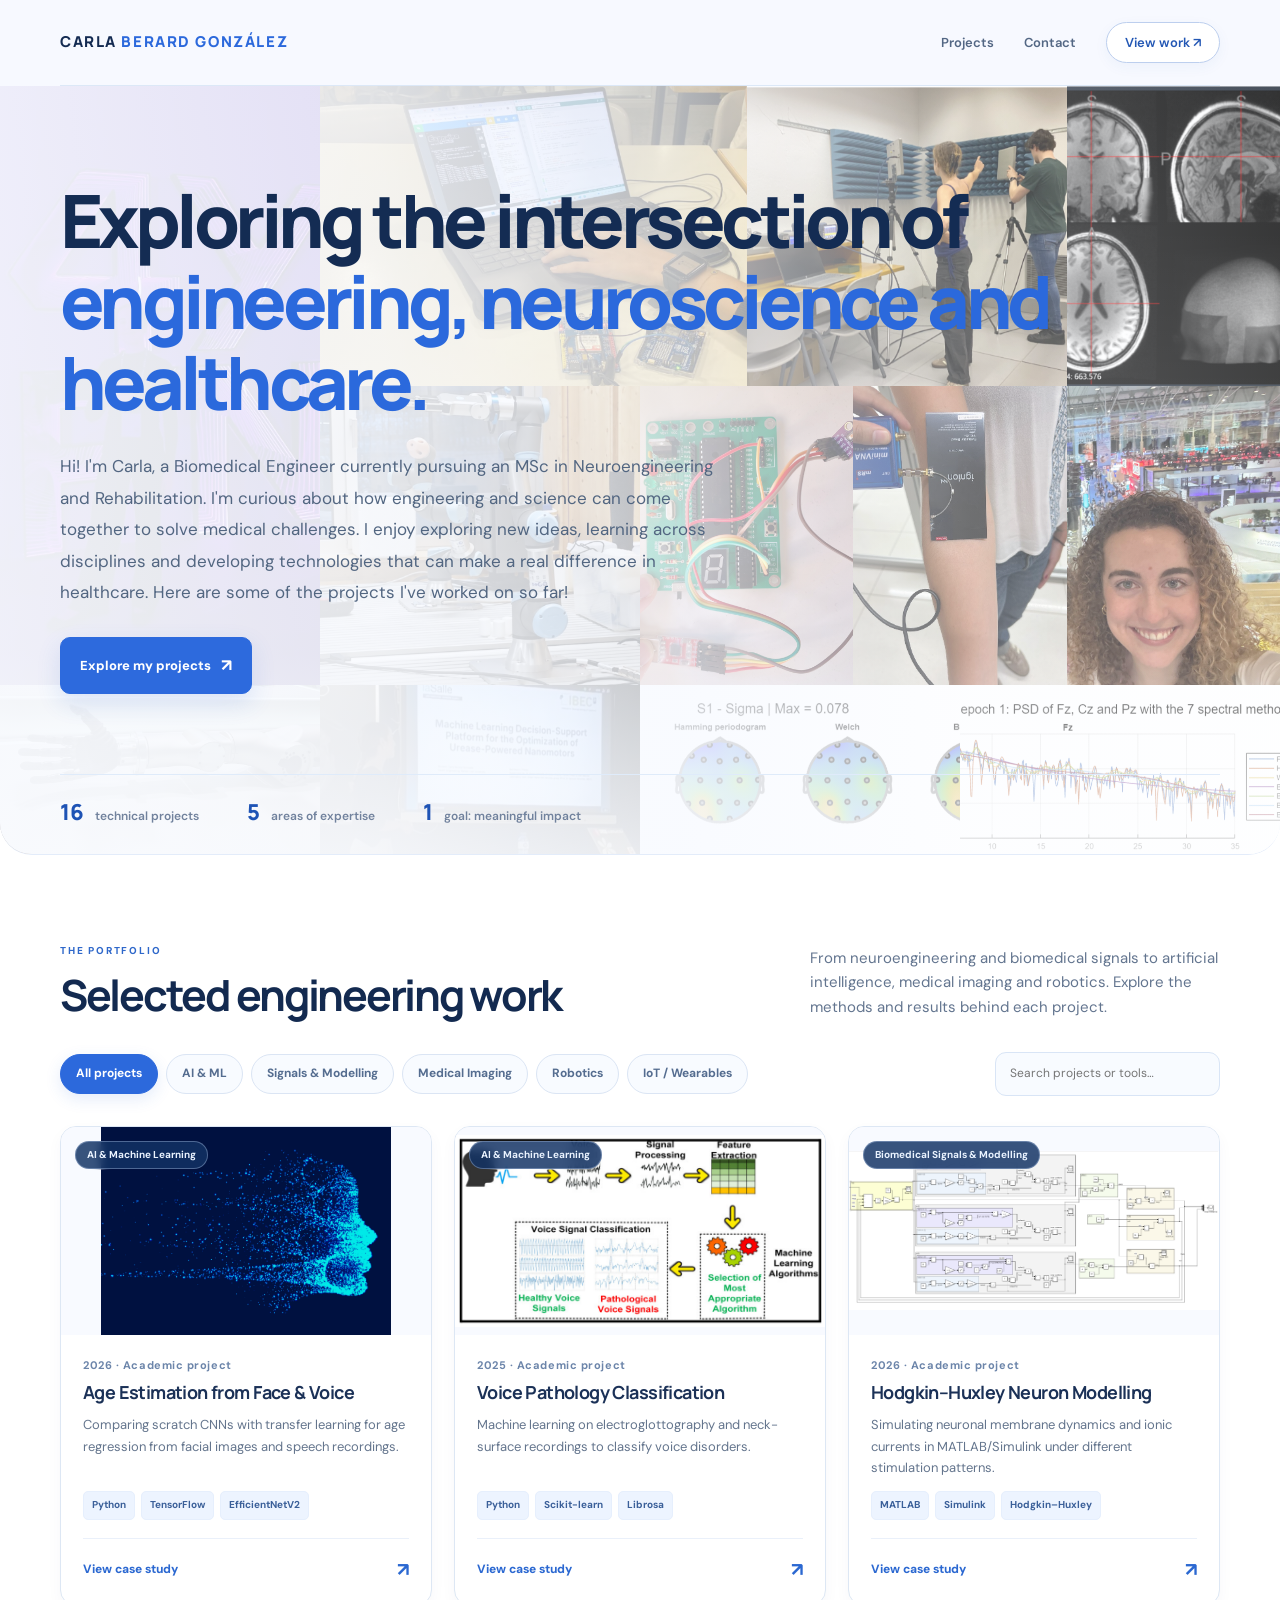
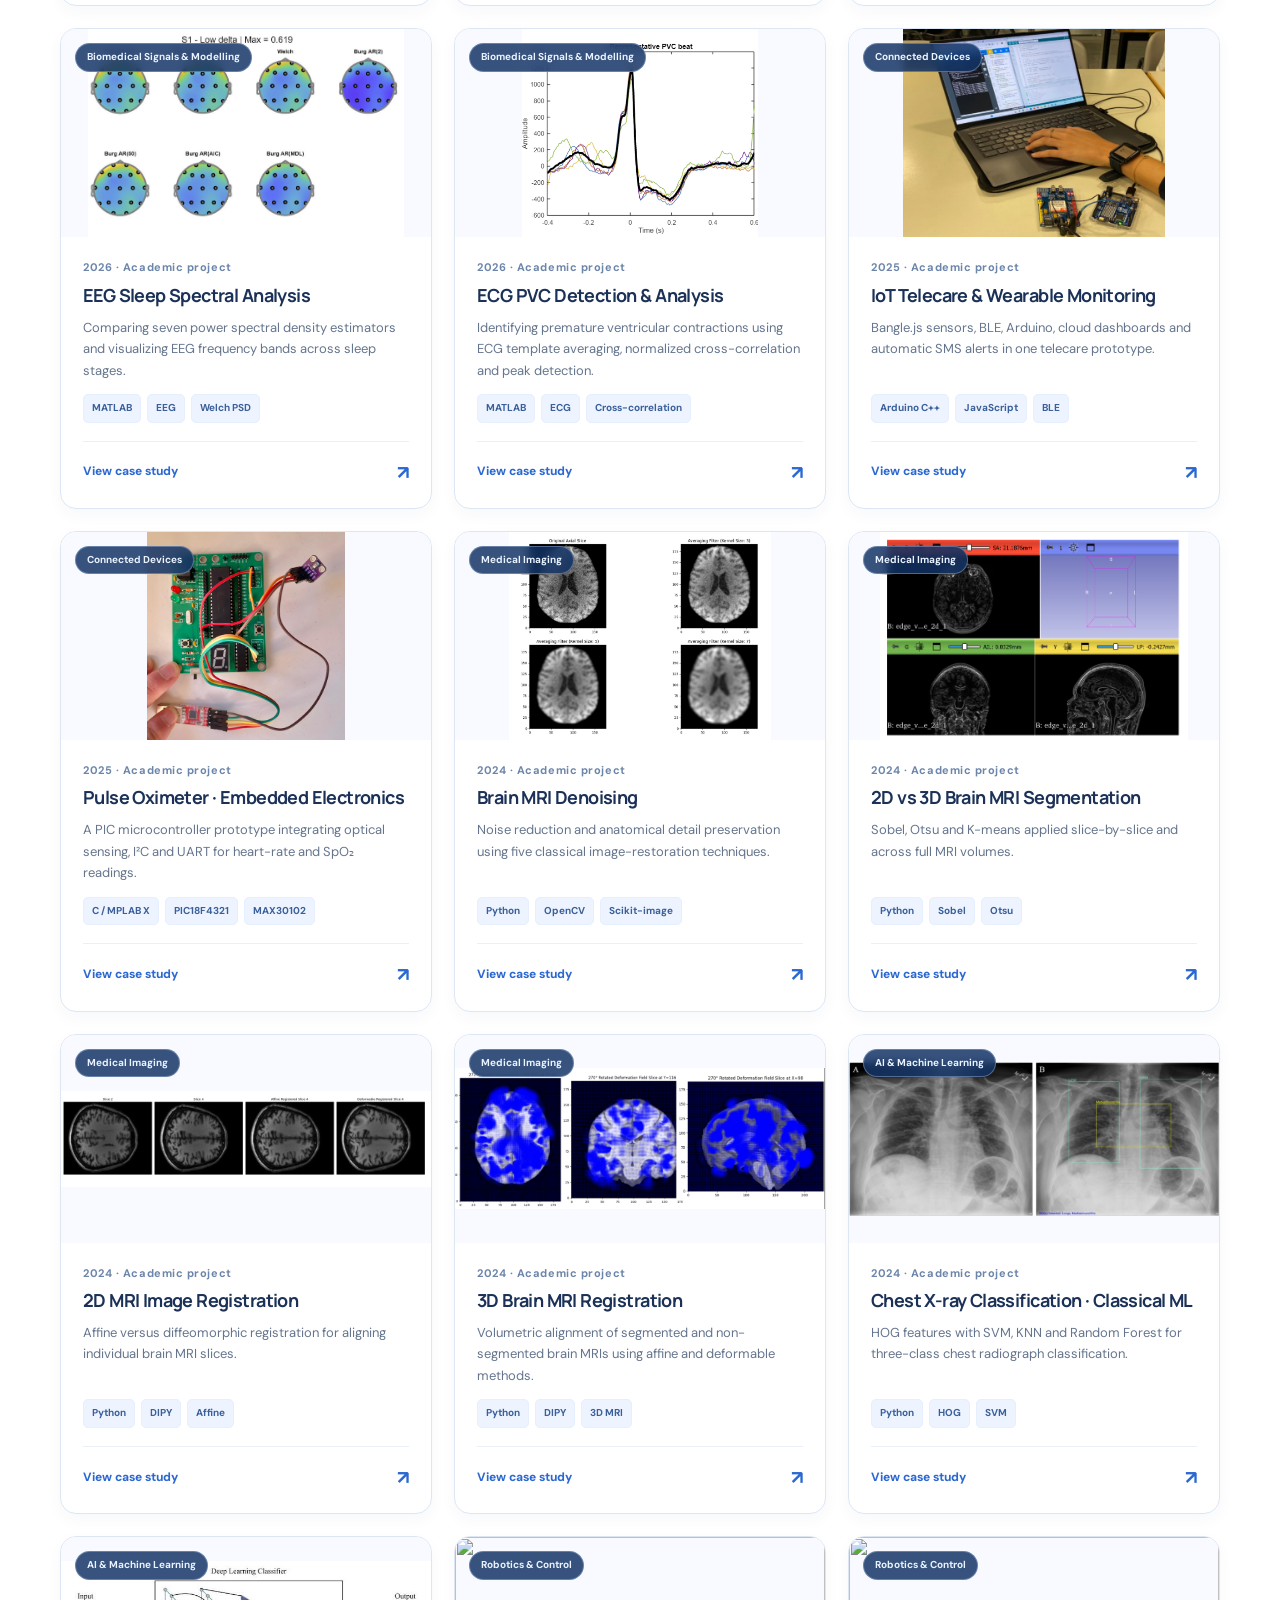
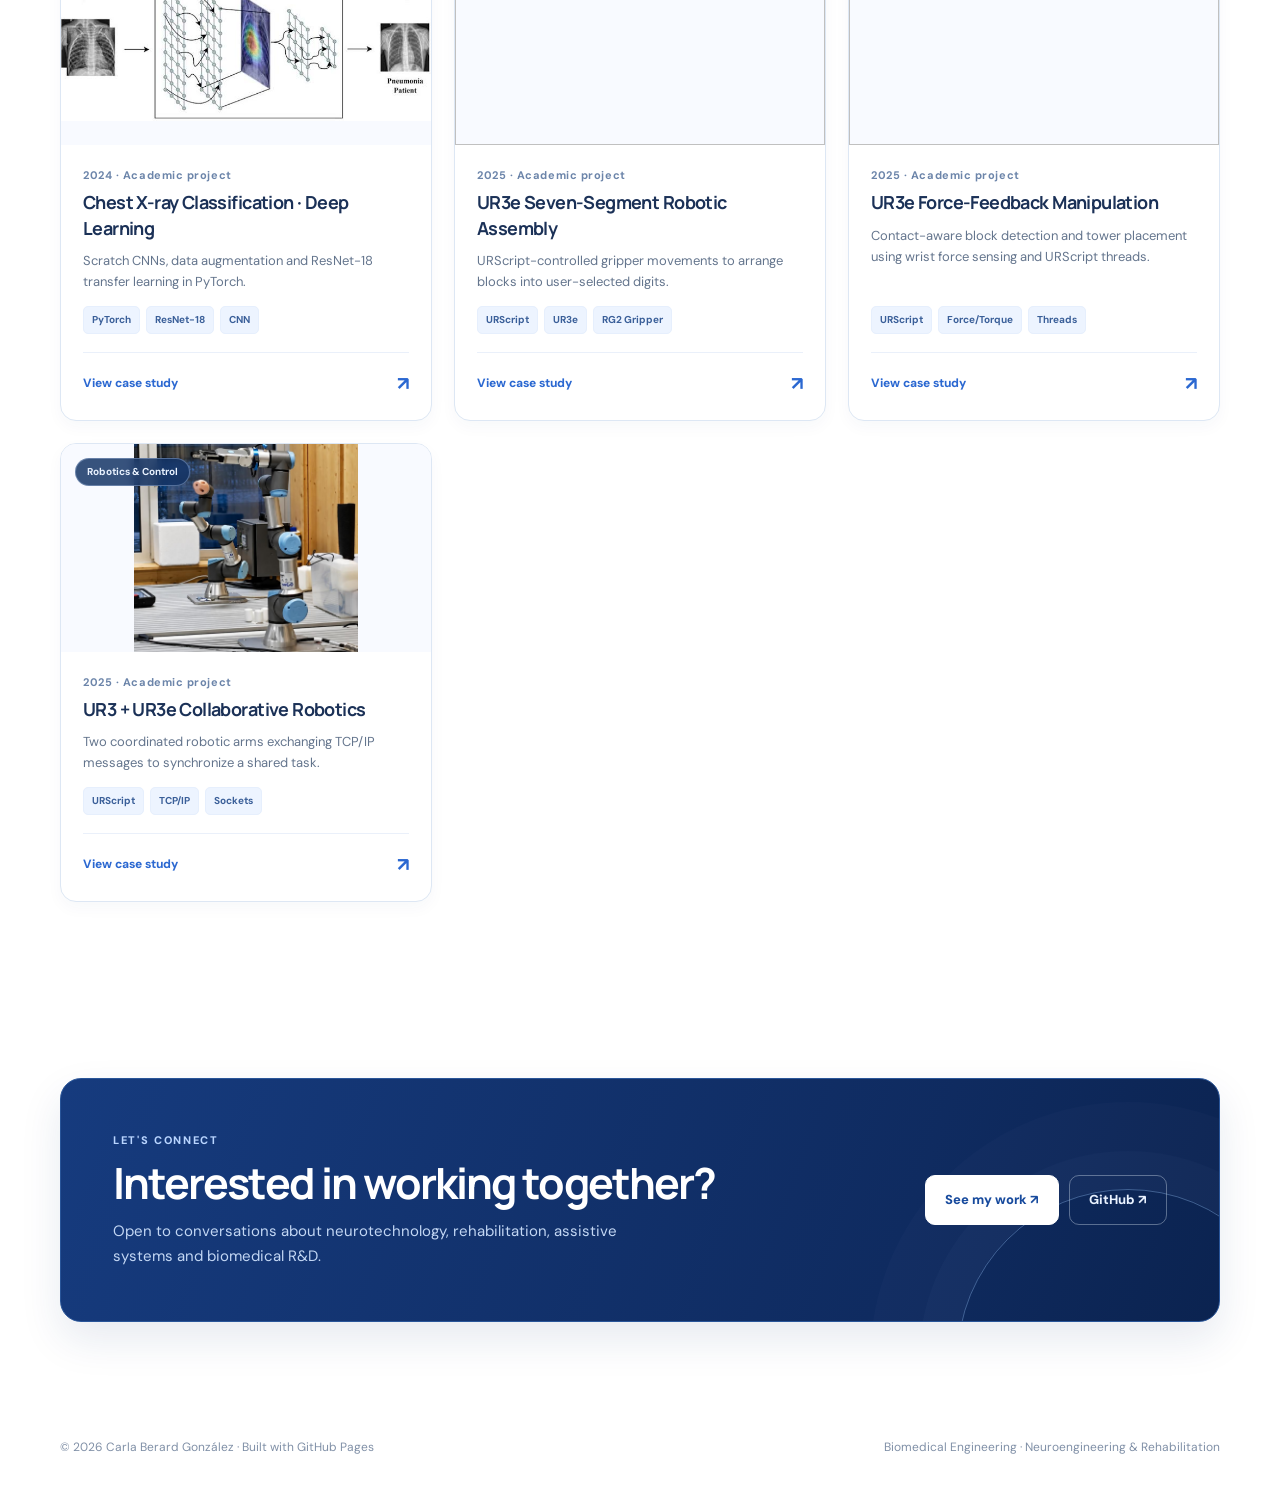
==== index.html @ 0e940953 "Add files via upload" ====
<!DOCTYPE html><html lang="en"><head><meta charset="utf-8"><meta name="viewport" content="width=device-width, initial-scale=1"><meta name="description" content="Carla Berard González — biomedical engineering portfolio featuring artificial intelligence, medical imaging, robotics and connected health projects."><title>Carla Berard González · Biomedical Engineering Portfolio</title><link rel="icon" href="favicon.svg" type="image/svg+xml"><link rel="stylesheet" href="style.css"></head><body><a class="skip" href="#main">Skip to content</a>
<div class="hero-shell"><header class="site-nav wrap"><a class="brand" href="index.html">CARLA <em>BERARD GONZÁLEZ</em></a><nav class="nav-links" aria-label="Primary navigation"><a href="index.html#projects">Projects</a><a href="index.html#contact">Contact</a><a class="nav-cta" href="index.html#projects">View work ↗</a></nav></header><main id="main"><div class="portfolio-photo-section" aria-label="Photographs of engineering projects and research"><div class="portfolio-collage"><figure class="collage-frame collage-portrait"><img src="conference.png" alt="Carla at the 4YFN technology conference" loading="eager" decoding="async"></figure><figure class="collage-frame collage-code"><img src="coding.png" alt="Programming and hardware prototyping with a laptop" loading="eager" decoding="async"></figure><figure class="collage-frame collage-lab"><img src="experiment.png" alt="Laboratory experiment with measurement tripods" loading="eager" decoding="async"></figure><figure class="collage-frame collage-mri"><img src="mri.png" alt="Brain MRI medical imaging views" loading="eager" decoding="async"></figure><figure class="collage-frame collage-robots"><img src="robots.png" alt="Collaborative robotic arms in a laboratory" loading="eager" decoding="async"></figure><figure class="collage-frame collage-circuit"><img src="electronics.png" alt="Original embedded electronics prototype" loading="eager" decoding="async"></figure><figure class="collage-frame collage-wearable"><img src="wearable.png" alt="Wearable sensor evaluation on an arm" loading="eager" decoding="async"></figure><figure class="collage-frame collage-conference"><img src="portrait.jpg" alt="Selfie of Carla Berard González at a technology exhibition" loading="eager" decoding="async"></figure></div><div class="collage-filmstrip"><figure class="collage-frame "><img src="prosthetic.png" alt="Robotic hand and arm" loading="eager" decoding="async"></figure><figure class="collage-frame "><img src="presentation.png" alt="Presentation of machine learning nanomotor research" loading="eager" decoding="async"></figure><figure class="collage-frame "><img src="eeg-maps.png" alt="Original EEG scalp topography results" loading="eager" decoding="async"></figure><figure class="collage-frame "><img src="eeg-psd.png" alt="Original EEG power spectral density results" loading="eager" decoding="async"></figure></div></div><div class="hero-mosaic-wash" aria-hidden="true"></div><div class="wrap hero hero-simple"><div class="hero-content"><h1>Exploring the intersection of<br><span>engineering, neuroscience and healthcare.</span></h1><p class="lead">Hi! I'm Carla, a Biomedical Engineer currently pursuing an MSc in Neuroengineering and Rehabilitation. I'm curious about how engineering and science can come together to solve medical challenges. I enjoy exploring new ideas, learning across disciplines and developing technologies that can make a real difference in healthcare. Here are some of the projects I've worked on so far!</p><div class="hero-actions"><a class="btn btn-primary" href="#projects">Explore my projects <span class="btn-arrow">↗</span></a></div></div></div><div class="wrap kpi-bar"><div class="kpi"><strong>16</strong><span>technical projects</span></div><div class="kpi"><strong>5</strong><span>areas of expertise</span></div><div class="kpi"><strong>1</strong><span>goal: meaningful impact</span></div></div></main></div>
<section class="section" id="projects"><div class="wrap"><div class="section-heading"><div><div class="section-kicker">The portfolio</div><h2>Selected engineering work</h2></div><p>From neuroengineering and biomedical signals to artificial intelligence, medical imaging and robotics. Explore the methods and results behind each project.</p></div><div class="search-tools"><div class="filters" id="filters"><button class="filter active" type="button" data-filter="All" aria-pressed="true">All projects</button><button class="filter" type="button" data-filter="AI & Machine Learning">AI & ML</button><button class="filter" type="button" data-filter="Biomedical Signals & Modelling">Signals &amp; Modelling</button><button class="filter" type="button" data-filter="Medical Imaging">Medical Imaging</button><button class="filter" type="button" data-filter="Robotics & Control">Robotics</button><button class="filter" type="button" data-filter="Connected Devices">IoT / Wearables</button></div><input class="search" id="searchProjects" placeholder="Search projects or tools…" aria-label="Search projects"></div><div class="projects-grid" id="projectsGrid"></div><div class="empty-state" id="emptyState">No projects match that search.</div></div></section>

<section class="section" id="contact"><div class="wrap"><div class="contact-block"><div><div class="eyebrow" style="color:#b9d5ff">Let's connect</div><h2>Interested in working together?</h2><p>Open to conversations about neurotechnology, rehabilitation, assistive systems and biomedical R&D.</p></div><div class="contact-actions" id="contactActions"><a class="btn btn-primary" href="#projects">See my work ↗</a></div></div></div></section><footer class="footer wrap"><span>© <span id="currentYear">2026</span> Carla Berard González · Built with GitHub Pages</span><span>Biomedical Engineering · Neuroengineering & Rehabilitation</span></footer><script src="config.js"></script><script src="projects.js"></script><script src="site.js"></script></body></html>
---- style.css ----
@import url('https://fonts.googleapis.com/css2?family=DM+Sans:wght@400;500;600;700&family=Manrope:wght@400;500;600;700;800&display=swap');
:root{--ink:#101c2b;--muted:#57667b;--paper:#f7f9fc;--line:#dae2ec;--navy:#0b1728;--cyan:#7af2dc;--white:#ffffff;--shadow:0 24px 70px rgba(10,28,45,.08)}
*{box-sizing:border-box}html{scroll-behavior:smooth}body{margin:0;background:var(--paper);color:var(--ink);font-family:'DM Sans',sans-serif;font-size:15px;line-height:1.65}a{color:inherit;text-decoration:none}button,input{font:inherit}button{cursor:pointer}.wrap{width:min(1180px,calc(100% - 56px));margin:auto}h1,h2,h3,h4,p{margin-top:0}h1,h2,h3,h4{font-family:Manrope,sans-serif;letter-spacing:-.048em;line-height:1.13}::selection{background:#8ce4d6;color:#101c2b}
.skip{position:absolute;left:-999px;top:10px;background:white;padding:8px;z-index:9}.skip:focus{left:15px}.hero-shell{background:#091727;color:#f5f9ff;position:relative;overflow:hidden;border-radius:0 0 34px 34px}.hero-shell:before{content:'';position:absolute;inset:-240px -30% -100px 45%;background:radial-gradient(circle at 40% 45%,rgba(67,166,169,.2),transparent 52%);pointer-events:none}.hero-shell:after{content:'';position:absolute;inset:0;opacity:.14;background-image:linear-gradient(rgba(255,255,255,.15) 1px,transparent 1px),linear-gradient(90deg,rgba(255,255,255,.15) 1px,transparent 1px);background-size:40px 40px;mask-image:linear-gradient(90deg,transparent 40%,black)}
.site-nav{position:relative;z-index:3;display:flex;align-items:center;justify-content:space-between;padding:23px 0;border-bottom:1px solid rgba(255,255,255,.12)}.brand{font-family:Manrope,sans-serif;font-size:15px;font-weight:800;letter-spacing:.10em;text-transform:uppercase}.brand em{font-style:normal;color:var(--cyan)}.nav-links{display:flex;gap:30px;align-items:center}.nav-links a{color:#c5d3e3;font-size:13px;font-weight:600;transition:color .2s}.nav-links a:hover,.nav-links a:focus{color:white}.nav-cta{border:1px solid rgba(255,255,255,.3);border-radius:100px;padding:9px 18px!important;color:white!important}
.hero{position:relative;z-index:2;display:grid;grid-template-columns:1.17fr .83fr;gap:55px;align-items:center;min-height:575px;padding:84px 0 95px}.eyebrow{font-size:11px;letter-spacing:.22em;font-weight:800;text-transform:uppercase;color:#468e91}.hero .eyebrow{color:#95ecd9}.hero h1{font-size:clamp(40px,5.6vw,70px);line-height:1.12;max-width:760px;margin:23px 0 23px;font-weight:800}.hero h1 span{color:#98eadb}.lead{font-size:17px;color:#b8c8d9;max-width:610px;line-height:1.85}.hero-actions{display:flex;flex-wrap:wrap;gap:12px;margin-top:30px}.btn{display:inline-flex;align-items:center;justify-content:center;gap:10px;border-radius:10px;font-size:13px;font-weight:800;padding:13px 19px;transition:transform .18s,background .18s,border .18s;border:1px solid transparent}.btn:hover{transform:translateY(-2px)}.btn-primary{background:var(--cyan);color:#081b22}.btn-primary:hover{background:#adffe8}.btn-ghost{color:#ecf5fc;border-color:rgba(255,255,255,.28)}.btn-ghost:hover{border-color:#fff}.btn-dark{color:white;background:#12253a}.btn-outline{border-color:var(--line);background:white;color:var(--ink)}.btn-arrow{font-size:17px}.hero-card{position:relative;min-height:358px;border-radius:24px;border:1px solid rgba(184,252,233,.23);background:linear-gradient(135deg,rgba(14,49,66,.9),rgba(6,23,39,.9));box-shadow:0 35px 80px rgba(1,5,12,.4);padding:22px;overflow:hidden}.hero-card:before{content:'';position:absolute;width:250px;height:250px;border:1px solid rgba(133,233,211,.22);border-radius:50%;left:50%;top:46%;transform:translate(-50%,-50%);box-shadow:0 0 0 34px rgba(133,233,211,.025),0 0 0 80px rgba(133,233,211,.025)}.hero-card-label{position:relative;z-index:1;color:#a2cbd5;font-size:11px;letter-spacing:.17em;text-transform:uppercase;font-weight:700}.hero-card svg{position:relative;z-index:1;display:block;width:100%;height:260px;margin-top:10px}.hero-card-bottom{position:absolute;z-index:1;bottom:18px;left:22px;right:22px;display:flex;justify-content:space-between;align-items:center;border-top:1px solid rgba(255,255,255,.16);padding-top:12px;color:#d0e2ef;font-size:12px}.dot-live{display:inline-block;width:7px;height:7px;background:#8bf3d2;border-radius:50%;box-shadow:0 0 0 4px rgba(143,243,218,.12);margin-right:8px}
.kpi-bar{position:relative;z-index:2;border-top:1px solid rgba(255,255,255,.12);display:flex;gap:50px;padding:24px 0 27px}.kpi{display:flex;align-items:baseline;gap:11px}.kpi strong{font-size:22px;font-weight:800;font-family:Manrope}.kpi span{color:#90a8be;font-size:12px;font-weight:600}
section.section{padding:85px 0}.section-heading{display:flex;justify-content:space-between;align-items:end;gap:30px;margin-bottom:32px}.section-heading h2{font-size:clamp(28px,4vw,43px);margin:12px 0 0}.section-heading p{max-width:410px;color:var(--muted);margin:0}.section-kicker{color:#26817b;font-size:11px;letter-spacing:.21em;font-weight:800;text-transform:uppercase}.section-alt{background:#eff3f8}.search-tools{display:flex;gap:18px;justify-content:space-between;align-items:center;margin-bottom:26px}.filters{display:flex;gap:8px;flex-wrap:wrap}.filter{border:1px solid #dbe3ed;background:white;color:#637184;border-radius:999px;padding:8px 13px;font-size:12px;font-weight:700}.filter.active{background:#142b3e;color:white;border-color:#142b3e}.filter:hover{border-color:#9aaaba}.search{width:225px;min-width:0;border:1px solid #dbe3ed;padding:10px 13px;border-radius:10px;background:white;color:#253a4b;font-size:12px}.search:focus{outline:2px solid #7de0ce;outline-offset:2px}.projects-grid{display:grid;grid-template-columns:repeat(3,minmax(0,1fr));gap:20px}.project-card{background:white;border-radius:16px;border:1px solid var(--line);overflow:hidden;box-shadow:0 3px 12px rgba(10,29,40,.02);display:flex;flex-direction:column;min-width:0;transition:transform .22s,box-shadow .22s}.project-card:hover{transform:translateY(-5px);box-shadow:var(--shadow)}.card-art{aspect-ratio:16/9;background:#0d2233;overflow:hidden;position:relative}.card-art img{display:block;width:100%;height:100%;object-fit:cover;transition:transform .5s}.project-card:hover .card-art img{transform:scale(1.04)}.card-tag{position:absolute;top:14px;left:14px;border:1px solid rgba(255,255,255,.19);background:rgba(13,23,35,.66);color:#e3edf5;backdrop-filter:blur(6px);border-radius:40px;padding:4px 9px;font-size:10px;font-weight:700}.card-content{padding:20px 21px 18px;display:flex;flex-direction:column;flex:1}.card-year{font-size:11px;color:#8c98a9;font-weight:700;letter-spacing:.05em}.card-content h3{font-size:18px;line-height:1.4;margin:6px 0 9px}.card-content p{font-size:13px;line-height:1.65;color:#607084;flex:1;margin-bottom:13px}.chips{display:flex;flex-wrap:wrap;gap:6px}.chip{display:inline-flex;color:#476277;background:#eff4f7;font-size:10px;font-weight:700;border-radius:5px;padding:5px 8px}.card-bottom{margin-top:18px;padding-top:15px;border-top:1px solid #edf0f4;display:flex;align-items:center;justify-content:space-between;font-size:12px;font-weight:800;color:#1f565b}.card-bottom span:last-child{font-size:19px}.empty-state{display:none;text-align:center;color:#66788b;padding:50px;background:white;border-radius:12px}
.about-grid{display:grid;grid-template-columns:1.07fr .93fr;gap:34px;align-items:start}.about-body{color:var(--muted);font-size:15px;line-height:1.95}.about-body p{margin-bottom:19px}.about-panel{padding:27px 30px;border-radius:18px;background:#fff;border:1px solid var(--line)}.about-panel h3{margin-bottom:19px;font-size:17px}.timeline{position:relative;display:grid;gap:17px}.timeline-entry{display:grid;grid-template-columns:72px 1fr;gap:13px;line-height:1.4}.timeline-year{font-size:11px;font-weight:800;color:#368984}.timeline-content strong{font-size:13px;display:block}.timeline-content span{color:var(--muted);font-size:12px}.skill-grid{margin-top:21px;display:grid;grid-template-columns:1fr 1fr;gap:20px}.skill-grid h4{margin-bottom:10px;font-size:12px;color:#3d6e76;letter-spacing:.08em;text-transform:uppercase}.skill-grid p{font-size:12px;color:var(--muted);line-height:1.8;margin-bottom:0}
.contact-block{padding:52px;border-radius:25px;background:#0d2234;color:white;display:grid;grid-template-columns:1fr auto;align-items:center;gap:35px;position:relative;overflow:hidden}.contact-block:before{content:'';position:absolute;right:-80px;bottom:-210px;border:1px solid rgba(94,240,204,.2);height:340px;width:340px;border-radius:50%}.contact-block h2{font-size:clamp(26px,4vw,43px);margin:10px 0 12px}.contact-block p{color:#b2c6d7;max-width:560px;margin:0}.contact-actions{position:relative;display:flex;gap:10px;flex-wrap:wrap}.footer{padding:28px 0 45px;display:flex;justify-content:space-between;gap:12px;color:#7b8a9b;font-size:12px}.footer a{color:#416f75;font-weight:700}
.breadcrumb{background:#0b1728;color:#d1dce8;padding:17px 0;font-size:12px}.breadcrumb a:hover{text-decoration:underline}.breadcrumb span{color:#6ba69f}.detail-top{background:#0b1728;color:white;padding:50px 0 80px;border-radius:0 0 30px 30px}.detail-head{display:grid;grid-template-columns:1fr 430px;gap:45px;align-items:center}.detail-head h1{font-size:clamp(36px,5vw,60px);margin:17px 0}.detail-head p{max-width:650px;color:#b9c8d6;font-size:16px;line-height:1.85}.detail-art{width:100%;border-radius:18px;overflow:hidden;box-shadow:0 30px 70px rgba(0,0,0,.2)}.detail-art img{width:100%;display:block}.detail-facts{display:flex;flex-wrap:wrap;gap:8px;margin:24px 0}.detail-facts span{font-size:11px;border-radius:20px;border:1px solid rgba(255,255,255,.23);padding:6px 11px;color:#d1ddeb}.detail-layout{display:grid;grid-template-columns:1fr 320px;gap:65px;align-items:start;padding-top:70px;padding-bottom:75px}.detail-section{margin-bottom:44px}.detail-section h2{font-size:25px;margin-bottom:17px}.detail-section p{color:var(--muted);font-size:15px;line-height:1.95}.approach-list{display:grid;gap:16px;padding:0;list-style:none}.approach-list li{display:grid;grid-template-columns:32px 1fr;gap:14px;color:#506379;font-size:14px}.approach-list .num{height:30px;width:30px;border:1px solid #cbd6de;border-radius:50%;display:grid;place-items:center;color:#27666e;font-size:12px;font-weight:800}.result-box{background:#eaf2f4;border-left:3px solid #3baca2;padding:18px 21px;border-radius:0 10px 10px 0;color:#315768;line-height:1.85}.detail-sidebar{position:sticky;top:22px;border:1px solid #dbe4e9;background:white;border-radius:16px;padding:25px;box-shadow:0 12px 38px rgba(10,21,32,.035)}.detail-sidebar h3{font-size:17px;margin-bottom:15px}.detail-sidebar .metric{font-size:32px;font-weight:800;letter-spacing:-.06em;font-family:Manrope}.detail-sidebar .metric-label{font-size:11px;color:#728397;line-height:1.5;display:block;margin:0 0 20px}.detail-sidebar .btn{width:100%;margin-top:18px}.detail-sidebar .btn.disabled{pointer-events:none;background:#dbe2e8;color:#697788}.notice{border-radius:10px;background:#f2f4f8;padding:13px 15px;color:#67778a;font-size:12px;line-height:1.65;margin-top:15px}.related{padding-top:0!important}.related .projects-grid{grid-template-columns:repeat(3,minmax(0,1fr))}
@media(max-width:1050px){.projects-grid{grid-template-columns:repeat(2,minmax(0,1fr))}.hero{gap:20px}.detail-head{grid-template-columns:1fr 350px}.detail-layout{gap:28px}}@media(max-width:720px){.wrap{width:min(100% - 32px,1180px)}.hero-shell{border-radius:0 0 22px 22px}.site-nav{padding:18px 0}.brand{font-size:13px}.nav-links{gap:12px}.nav-links a{font-size:11px}.nav-links a:nth-child(2),.nav-links a:nth-child(3){display:none}.nav-cta{padding:7px 11px!important}.hero{padding:62px 0 52px;grid-template-columns:1fr;min-height:auto}.hero h1{font-size:43px}.lead{font-size:15px}.hero-card{min-height:260px}.hero-card svg{height:215px}.kpi-bar{gap:20px;justify-content:space-between}.kpi{display:block}.kpi strong{display:block}.kpi span{font-size:10px}section.section{padding:62px 0}.section-heading{display:block}.section-heading p{margin-top:13px}.search-tools{display:block}.search{margin-top:12px;width:100%}.projects-grid{grid-template-columns:1fr}.about-grid{grid-template-columns:1fr}.contact-block{padding:28px;grid-template-columns:1fr}.footer{display:block}.detail-head{grid-template-columns:1fr}.detail-head h1{font-size:41px}.detail-top{padding:35px 0 44px}.detail-layout{grid-template-columns:1fr;padding-top:45px}.detail-sidebar{position:static}.related .projects-grid{grid-template-columns:1fr}}
@media(prefers-reduced-motion:reduce){*,*:before,*:after{scroll-behavior:auto!important;transition:none!important;animation:none!important}}


/* ============================================================
   BLUE EDITION / October 2026
   Minimal, human-centered engineering portfolio with contrast.
   Customize the main blue by editing --blue below.
   ============================================================ */
:root {
  --ink:#182a48;
  --muted:#586b86;
  --paper:#ffffff;
  --line:#dbe5f5;
  --navy:#132d5a;
  --cyan:#2f69dd;
  --blue:#2c69dc;
  --light-blue:#eef5ff;
  --mist:#f7faff;
  --white:#fff;
  --shadow:0 22px 50px rgba(30,75,139,.115);
}
body { background:var(--paper); color:var(--ink); }
::selection { background:#b5d4ff; color:#152b51; }
:focus-visible {outline:3px solid #75a9ff!important; outline-offset:4px;}
.wrap { width:min(1160px,calc(100% - 56px)); }
h1,h2,h3,h4 { letter-spacing:-.045em; }
/* Nav and hero become airy and light; the featured graphic anchors the page. */
.hero-shell {
  background:linear-gradient(116deg,#ffffff 8%,#f4f8ff 62%,#eaf3ff 100%);
  color:var(--ink);
  border-radius:0 0 32px 32px;
  border-bottom:1px solid #e3ecfa;
}
.hero-shell:before {inset:-210px -20% -110px 43%;background:radial-gradient(circle at 48% 44%,rgba(90,148,247,.23),transparent 57%);}
.hero-shell:after { opacity:.10; background-image:linear-gradient(rgba(47,100,177,.20) 1px,transparent 1px),linear-gradient(90deg,rgba(47,100,177,.20) 1px,transparent 1px); background-size:38px 38px;mask-image:linear-gradient(90deg,transparent 48%,black); }
.site-nav {border-bottom:1px solid #dce8f7; padding:22px 0;}
.brand {font-size:15px;color:#142b52;letter-spacing:.105em;}
.brand em {color:var(--blue);}
.nav-links a {color:#536784;}
.nav-links a:hover,.nav-links a:focus {color:var(--blue);}
.nav-links .nav-cta {border-color:#bdcfee;color:#2357b4!important;background:#fff;box-shadow:0 4px 14px rgba(35,90,179,.05);}
.nav-links .nav-cta:hover {background:#eaf3ff;border-color:#78a5f1;}
.hero {grid-template-columns:1.10fr .90fr;gap:64px;min-height:535px;padding:77px 0 76px;}
.eyebrow,.hero .eyebrow,.section-kicker {color:#2f68ca;letter-spacing:.15em;}
.hero .eyebrow {display:inline-flex;align-items:center;gap:10px;background:#e8f1ff;border:1px solid #d5e5ff;padding:8px 13px;border-radius:999px;letter-spacing:.13em;font-size:10px;}
.hero .eyebrow:before {content:"";display:block;width:7px;height:7px;border-radius:50%;background:#3b7ef4;box-shadow:0 0 0 4px rgba(59,126,244,.13);}
.hero h1 {color:#142c53;font-size:clamp(43px,5.4vw,70px);letter-spacing:-.064em;line-height:1.09;margin:23px 0;max-width:760px;}
.hero h1 span {color:#2b69dc;}
.lead {color:#526681;font-size:16px;max-width:550px;line-height:1.9;}
.hero-actions {margin-top:32px;}
.btn {border-radius:10px;box-shadow:none;}
.btn-primary {background:#2d6add;color:#fff;border-color:#2d6add;box-shadow:0 9px 24px rgba(45,106,221,.14);}
.btn-primary:hover {background:#174eae;border-color:#174eae;color:#fff;}
.btn-ghost {color:#235cbf;border:1px solid #c9dafa;background:#fff;}
.btn-ghost:hover {border-color:#71a3f5;background:#f2f7ff;}
.btn-dark {background:#1b3971;color:#fff;}
.btn-dark:hover {background:#2856a7;}
.btn-outline {border-color:#bdd0ed;color:#245cb6;background:#fff;}
.btn-outline:hover {background:#edf4ff;}
.hero-card {
  min-height:345px;
  border-radius:23px;
  background:linear-gradient(142deg,#1c458c 0%,#102d61 57%,#0b2248 100%);
  border:1px solid #81a7dd;
  box-shadow:0 26px 55px rgba(31,74,142,.2), 0 6px 12px rgba(40,79,126,.09);
  transform:rotate(1deg);
  transition:transform .35s,box-shadow .35s;
}
.hero-card:hover {transform:rotate(0deg) translateY(-4px);box-shadow:0 30px 68px rgba(31,74,142,.23);}
.hero-card:before {border-color:rgba(177,210,255,.24);box-shadow:0 0 0 34px rgba(146,190,255,.035),0 0 0 80px rgba(146,190,255,.023);}
.hero-card-label {color:#c8dcff;font-size:10px;}
.hero-card-bottom {color:#d5e6ff;border-color:rgba(224,237,255,.25);}
.dot-live {background:#9dc5ff;box-shadow:0 0 0 4px rgba(157,197,255,.17);}
.kpi-bar {border-top:1px solid #dfebfa;gap:48px;padding:19px 0 24px;}
.kpi strong {color:#1e53b5;font-size:22px;}
.kpi span {color:#71829d;font-size:12px;}
/* Section rhythm and project gallery */
section.section {padding:88px 0;}
#projects {background:#fff;}
.section-heading h2 {color:#132a50;letter-spacing:-.053em;}
.section-heading p {color:#63758f;}
.section-kicker {font-size:10px;letter-spacing:.18em;}
.search-tools {gap:20px;margin-bottom:30px;}
.filter {border:1px solid #dbe5f4;background:#f8fbff;color:#556d90;padding:9px 15px;transition:background .2s,border .2s,color .2s;}
.filter.active {color:#fff;background:#2c69dc;border-color:#2c69dc;box-shadow:0 5px 16px rgba(44,105,220,.13);}
.filter:hover {border-color:#7badef;color:#275db3;}
.filter.active:hover {color:#fff;}
.search {border-color:#d9e5f6;background:#f8fbff;border-radius:11px;padding:11px 14px;}
.search:focus {outline:2px solid #80adf7;}
.projects-grid {gap:22px;}
.project-card {border-radius:16px;border:1px solid #dde7f4;box-shadow:0 6px 16px rgba(31,69,122,.035);}
.project-card:hover {transform:translateY(-5px);border-color:#acc9f4;box-shadow:0 22px 44px rgba(43,94,177,.11);}
.card-art {background:#112950;}
.card-tag {background:rgba(18,51,101,.84);border:1px solid rgba(195,218,250,.35);color:#eaf3ff;backdrop-filter:blur(5px);font-size:10px;padding:5px 11px;}
.card-content {padding:21px 22px 20px;}
.card-content h3 {color:#1b3157;font-size:18px;letter-spacing:-.033em;}
.card-content p {color:#64758d;}
.card-year {color:#6c85aa;}
.chip {background:#edf4ff;color:#3a5f99;border:1px solid #e6effd;border-radius:5px;padding:5px 8px;}
.card-bottom {border-color:#eaf0fa;color:#2b68d1;}
.empty-state {background:#f3f7ff;}
/* About: elegant tinted strip with editorial-style typography */
.section-alt {background:#f2f7ff;border-top:1px solid #e6eefb;border-bottom:1px solid #e6eefb;}
.about-body {color:#586e8b;}
.about-panel {border:1px solid #dce7f8;box-shadow:0 18px 40px rgba(44,93,156,.055);border-radius:18px;}
.about-panel h3 {color:#1a3258;}
.timeline-year {color:#2867d5;}
.timeline-content strong {color:#243c62;}
.skill-grid h4 {color:#2a61be;}
/* Contact intentionally deep blue for a bit of punch and visual closure. */
.contact-block {background:linear-gradient(110deg,#163b7e,#0f2b60 72%,#0b2350);border:1px solid #295599;border-radius:21px;box-shadow:0 18px 42px rgba(15,49,108,.10);}
.contact-block:before {border-color:rgba(162,202,255,.35);box-shadow:0 0 0 38px rgba(175,211,255,.025),0 0 0 87px rgba(175,211,255,.02);}
.contact-block h2 {color:#fff;}
.contact-block p {color:#c3d7f4;}
.contact-block .btn-primary {background:#fff;border-color:#fff;color:#174a9d;box-shadow:none;}
.contact-block .btn-primary:hover {background:#eaf3ff;}
.contact-block .btn-ghost {background:transparent;color:#e9f2ff;border-color:rgba(235,245,255,.35);}
.contact-block .btn-ghost:hover {background:rgba(255,255,255,.12);}
.footer {color:#8090a7;}
.footer a {color:#2d67c7;}
/* Project detail: keep the split layout, soften it for readability. */
.breadcrumb {background:#f3f7ff;color:#567096;border-top:1px solid #e1e9f7;padding:16px 0;}
.breadcrumb span {color:#2866cf;}
.detail-top {background:linear-gradient(125deg,#f7faff 0%,#eaf3ff 100%);color:#172f58;border-bottom:1px solid #dfe9f7;border-radius:0 0 28px 28px;}
.detail-head h1 {color:#142c53;}
.detail-head p {color:#586e8d;}
.detail-art {border:1px solid #c8d9f3;box-shadow:0 20px 48px rgba(35,77,137,.11);}
.detail-facts span {border:1px solid #bcd2f6;color:#3060a6;background:rgba(255,255,255,.6);}
.detail-layout {padding-top:75px;}
.detail-section h2 {color:#1b355c;}
.detail-section p {color:#5d708b;}
.approach-list li {color:#50678a;}
.approach-list .num {border-color:#bcd2f2;color:#2c65c6;background:#f4f8ff;}
.result-box {background:#edf4ff;border-left:3px solid #3b7bed;color:#28528b;}
.detail-sidebar {border-color:#dbe6f6;box-shadow:0 14px 35px rgba(43,93,159,.045);}
.detail-sidebar .metric {color:#2462d1;}
.detail-sidebar .metric-label {color:#71839d;}
.detail-sidebar .btn.disabled {background:#dce5f4;color:#6f81a0;}
.notice {background:#f3f7fd;color:#71839b;}
@media(max-width:1050px){.hero{gap:36px}}
@media(max-width:720px){
  .wrap{width:min(100% - 36px,1180px)}
  .hero-shell{border-radius:0 0 24px 24px}
  .site-nav{padding:17px 0}
  .hero{grid-template-columns:1fr;padding:52px 0 42px;gap:32px}
  .hero h1{font-size:clamp(39px,10vw,56px)}
  .lead{font-size:15px}
  .hero-card{transform:none;min-height:280px}
  .hero-card:hover{transform:translateY(-3px)}
  .kpi-bar{gap:11px}
  .kpi strong{font-size:20px}
  section.section{padding:65px 0}
  .contact-block{padding:32px}
  .detail-top{padding:37px 0 50px}
  .detail-head h1{font-size:38px}
}

/* v2 — reduced, editorial hero without right-hand artwork */
.hero.hero-simple {
  display:block;
  min-height:0;
  padding:92px 0 98px;
}
.hero-simple .hero-content {max-width:980px;}
.hero-simple h1 {max-width:1040px;font-size:clamp(48px,5.75vw,78px);line-height:1.1;letter-spacing:-.062em;margin:25px 0 28px;}
.hero-simple .lead {max-width:675px;font-size:17px;line-height:1.85;}
.hero-simple .hero-actions {margin-top:29px;}
.hero-shell:before {inset:-50px -10% -90px 26%;background:radial-gradient(ellipse at 84% 40%,rgba(91,145,240,.14),transparent 62%);}
.hero-shell:after {opacity:.05;mask-image:linear-gradient(90deg,transparent 52%,black);}
@media(max-width:720px){
 .hero.hero-simple {padding:62px 0 60px;}
 .hero-simple h1 {font-size:clamp(39px,9.6vw,54px);line-height:1.11;letter-spacing:-.055em;}
 .hero-simple .lead {font-size:15px;}
}

/* Header photo collage: every file is an exact, unmodified copy of the user photograph.
   The browser uses object-fit: contain; no crop, filters, retouching or colour effects. */
.portfolio-photo-section{position:relative;z-index:2;margin-top:-8px;padding-bottom:28px;}
.portfolio-collage{display:grid;grid-template-columns:repeat(12,minmax(0,1fr));grid-template-rows:repeat(4,116px);gap:10px;}
.collage-frame{margin:0;min-width:0;min-height:0;overflow:hidden;border-radius:13px;background:#fff;border:1px solid #d4e3f7;box-shadow:0 8px 20px rgba(19,55,110,.055);}
.collage-frame img{display:block;width:100%;height:100%;object-fit:contain;object-position:center;}
.collage-portrait{grid-column:1/4;grid-row:1/5;}
.collage-code{grid-column:4/8;grid-row:1/3;}
.collage-lab{grid-column:8/11;grid-row:1/3;}
.collage-mri{grid-column:11/13;grid-row:1/3;}
.collage-robots{grid-column:4/7;grid-row:3/5;}
.collage-circuit{grid-column:7/9;grid-row:3/5;}
.collage-wearable{grid-column:9/11;grid-row:3/5;}
.collage-conference{grid-column:11/13;grid-row:3/5;}
.collage-filmstrip{display:grid;grid-template-columns:repeat(4,minmax(0,1fr));gap:10px;margin-top:10px;height:142px;}
.hero.hero-simple{padding-bottom:55px;}
@media(max-width:900px){
 .portfolio-collage{grid-template-rows:repeat(4,94px);gap:7px}
 .collage-filmstrip{height:113px;gap:7px;margin-top:7px}
 .collage-frame{border-radius:10px}
}
@media(max-width:640px){
 .hero.hero-simple{padding-bottom:34px}
 .portfolio-collage{grid-template-columns:repeat(6,minmax(0,1fr));grid-template-rows:repeat(6,103px);gap:8px}
 .collage-portrait{grid-column:1/4;grid-row:1/4}
 .collage-code{grid-column:4/7;grid-row:1/3}
 .collage-lab{grid-column:4/7;grid-row:3/4}
 .collage-robots{grid-column:1/4;grid-row:4/6}
 .collage-mri{grid-column:4/7;grid-row:4/6}
 .collage-circuit{grid-column:1/3;grid-row:6/7}
 .collage-wearable{grid-column:3/5;grid-row:6/7}
 .collage-conference{grid-column:5/7;grid-row:6/7}
 .collage-filmstrip{grid-template-columns:repeat(2,minmax(0,1fr));height:auto;grid-auto-rows:108px}
}

/* Header polish: compact hero without badge; full surname fits smaller screens. */
.hero.hero-simple {padding-top:74px;}
.hero-simple h1 {margin-top:0;}
@media (max-width:720px) {
  .site-nav .brand {font-size:clamp(10px,2.7vw,13px);letter-spacing:.055em;}
  .hero.hero-simple {padding-top:48px;}
}
@media (max-width:560px) {
  .site-nav .nav-links > a:first-child {display:none;}
}

/* Personal project images are displayed uncropped and without visual filters or zoom. */
.card-art {background:#f8faff;}
.card-art img {object-fit:contain;object-position:center;transform:none!important;filter:none!important;}
.project-card:hover .card-art img {transform:none!important;}
.detail-art {background:#f8faff;}
.detail-art img {width:100%;height:auto;object-fit:contain;filter:none;transform:none;}


/* NOVEMBER 2026 — HERO PHOTO MOSAIC: original images, no photo frames.
   The actual photo files are never modified. A translucent gradient on top
   of the photographic layer preserves the legibility of the headline. */
.hero-shell{background:#f7f9ff;isolation:isolate;overflow:hidden;}
.hero-shell::before,.hero-shell::after{display:none!important;}
.hero-shell main{position:relative;isolation:isolate;}
.hero-shell .portfolio-photo-section{
  position:absolute;inset:0 0 0 0;z-index:0;width:100%;height:100%;
  max-width:none;margin:0;padding:0;overflow:hidden;pointer-events:none;
  display:flex;flex-direction:column;
}
.hero-shell .portfolio-collage{
  display:grid;flex:1 1 auto;min-height:0;
  grid-template-columns:repeat(12,minmax(0,1fr));
  grid-template-rows:repeat(4,minmax(0,1fr));
  gap:0!important;margin:0!important;padding:0!important;
}
.hero-shell .collage-filmstrip{
  display:grid;flex:0 0 22%;min-height:0;
  grid-template-columns:repeat(4,minmax(0,1fr));
  grid-template-rows:minmax(0,1fr);gap:0!important;margin:0!important;
  width:100%;height:auto!important;padding:0!important;
}
.hero-shell .collage-frame{
  border:0!important;outline:0!important;border-radius:0!important;
  box-shadow:none!important;margin:0!important;padding:0!important;
  min-width:0;min-height:0;overflow:hidden;
  background:transparent!important;
}
.hero-shell .collage-frame img{
  display:block;width:100%;height:100%;object-fit:cover!important;
  object-position:center;filter:none!important;transform:none!important;
}
.hero-mosaic-wash{
  position:absolute;inset:0;z-index:1;pointer-events:none;
  background:linear-gradient(90deg,
    rgba(249,251,255,.94) 0%,
    rgba(249,251,255,.88) 30%,
    rgba(246,249,255,.71) 53%,
    rgba(246,249,255,.25) 76%,
    rgba(245,249,255,.12) 100%),
    linear-gradient(180deg,rgba(255,255,255,.08) 0%,rgba(255,255,255,.22) 74%,rgba(255,255,255,.75) 100%);
}
.hero-shell .hero.hero-simple{position:relative;z-index:2;min-height:685px;padding-top:94px;padding-bottom:80px;}
.hero-shell .hero-simple .hero-content{max-width:1080px;}
.hero-shell .hero-simple h1{max-width:1130px;}
.hero-shell .kpi-bar{position:relative;z-index:2;}
@media(max-width:900px){
  .hero-shell .hero.hero-simple{min-height:630px;padding:84px 0 82px;}
  .hero-shell .portfolio-collage{grid-template-rows:repeat(4,minmax(0,1fr));}
  .hero-mosaic-wash{background:linear-gradient(90deg,rgba(249,251,255,.94),rgba(249,251,255,.78) 58%,rgba(249,251,255,.5)),linear-gradient(180deg,rgba(255,255,255,.1),rgba(255,255,255,.72));}
}
@media(max-width:640px){
  .hero-shell .hero.hero-simple{min-height:630px;padding-top:82px;padding-bottom:78px;}
  .hero-shell .portfolio-collage{
     grid-template-columns:repeat(6,minmax(0,1fr));
     grid-template-rows:repeat(6,minmax(0,1fr));
  }
  .hero-shell .collage-filmstrip{flex-basis:23%;grid-template-columns:repeat(4,minmax(0,1fr));grid-template-rows:minmax(0,1fr);}
  .hero-mosaic-wash{background:linear-gradient(90deg,rgba(249,251,255,.92),rgba(249,251,255,.79)),linear-gradient(180deg,rgba(255,255,255,.14),rgba(255,255,255,.8));}
  .hero-shell .hero-simple h1{font-size:clamp(38px,9vw,53px);}
  .hero-shell .hero-simple .lead{max-width:100%;}
}
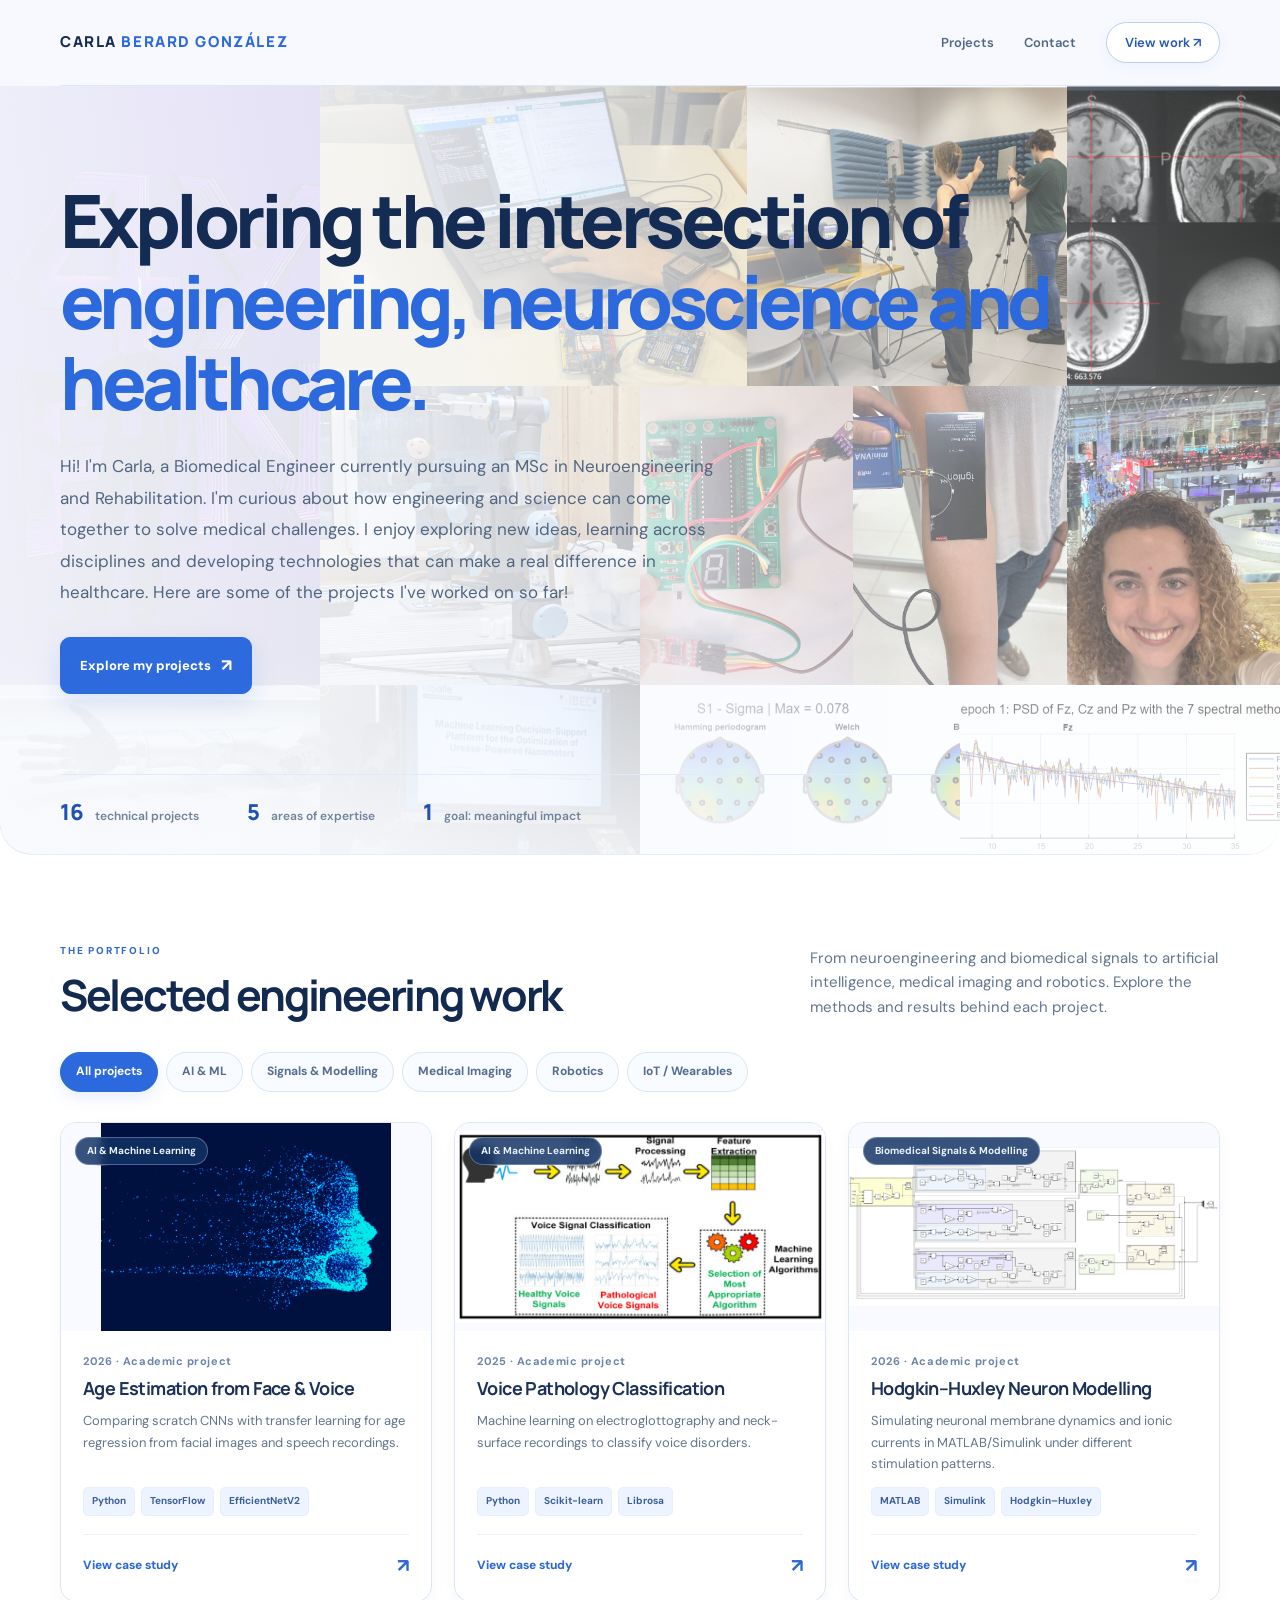
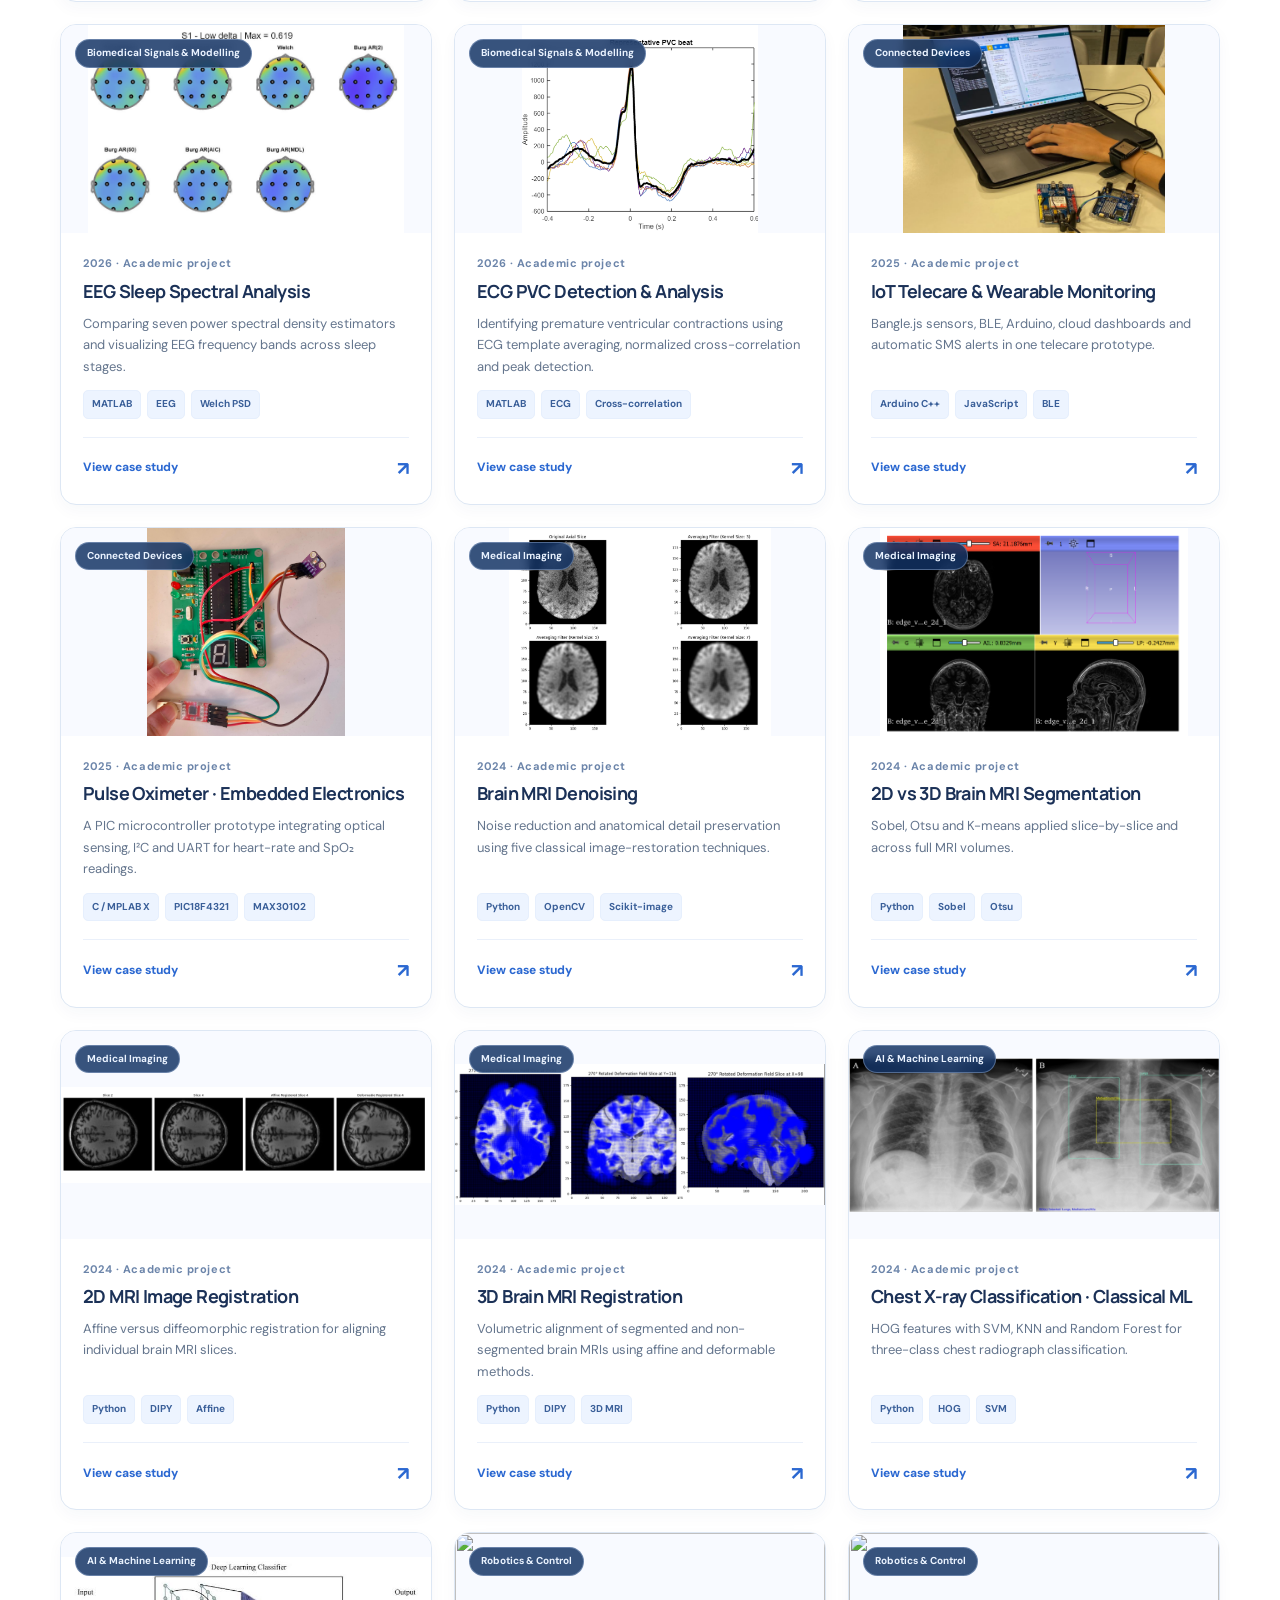
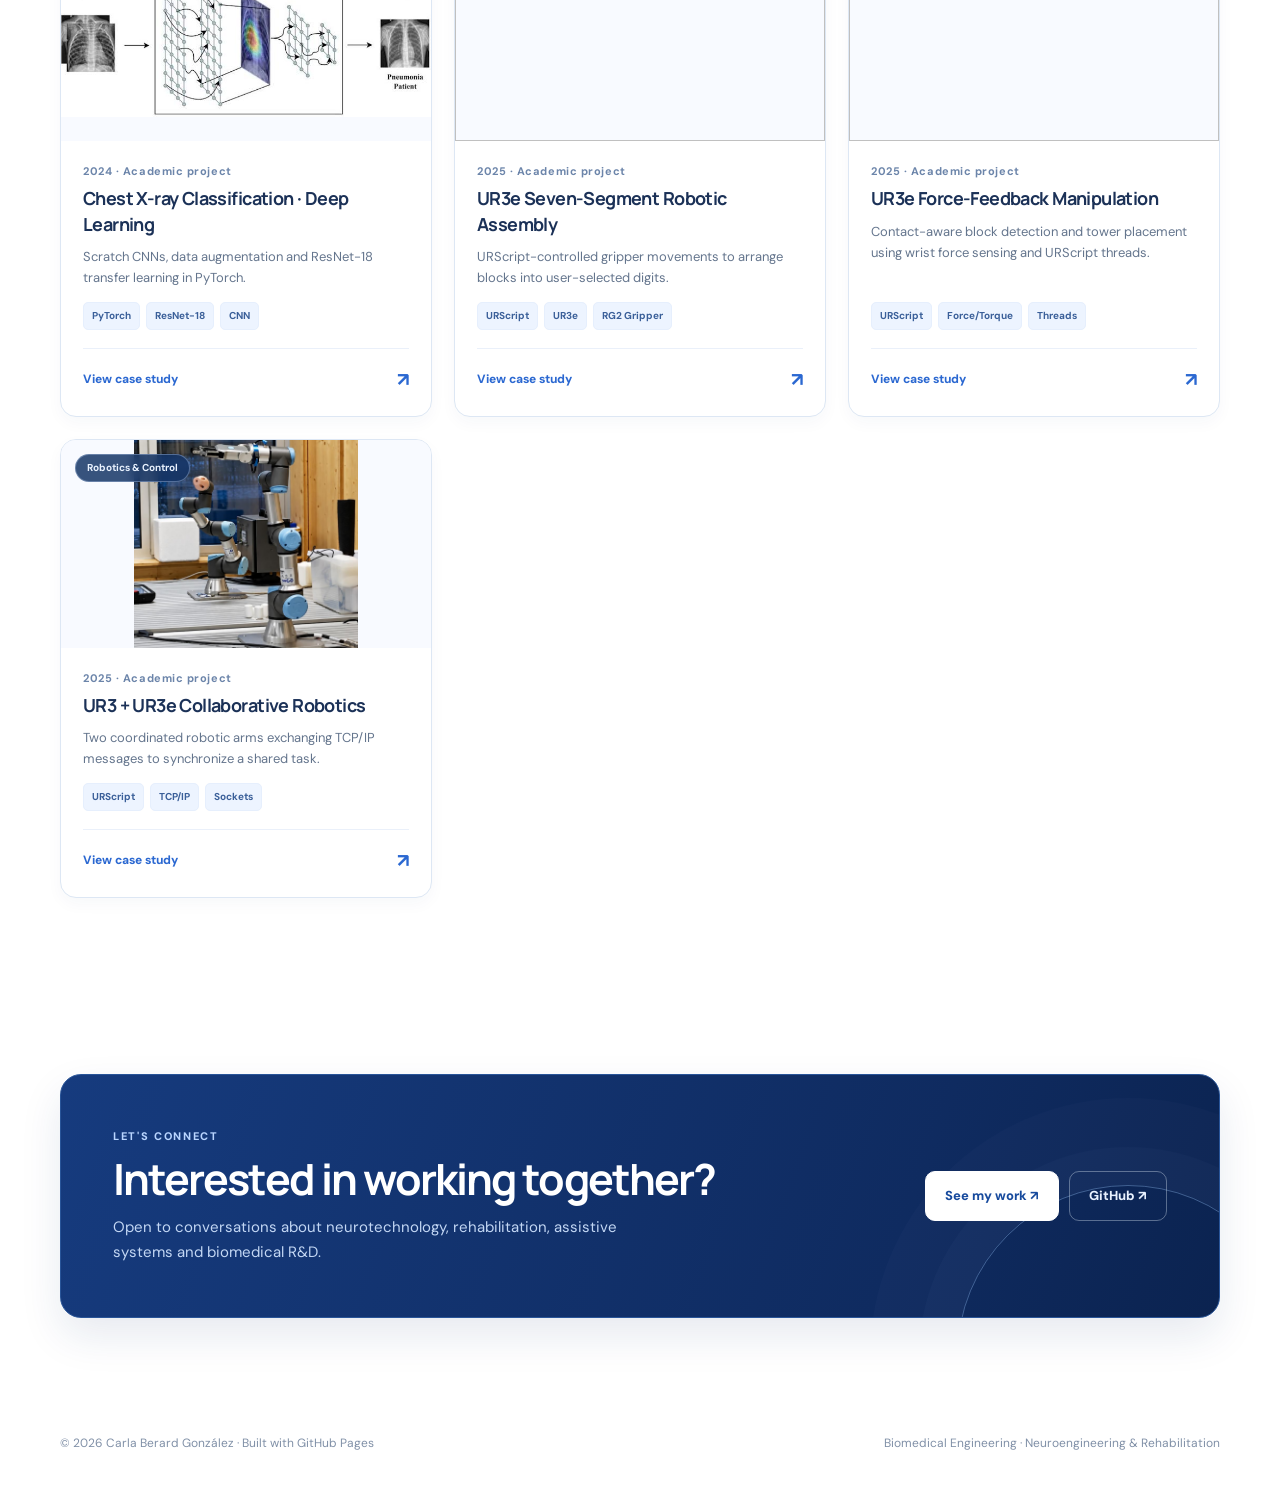
==== commit 2d014593: "Add files via upload" ====
--- a/index.html
+++ b/index.html
@@ -1,5 +1,5 @@
 <!DOCTYPE html><html lang="en"><head><meta charset="utf-8"><meta name="viewport" content="width=device-width, initial-scale=1"><meta name="description" content="Carla Berard González — biomedical engineering portfolio featuring artificial intelligence, medical imaging, robotics and connected health projects."><title>Carla Berard González · Biomedical Engineering Portfolio</title><link rel="icon" href="favicon.svg" type="image/svg+xml"><link rel="stylesheet" href="style.css"></head><body><a class="skip" href="#main">Skip to content</a>
 <div class="hero-shell"><header class="site-nav wrap"><a class="brand" href="index.html">CARLA <em>BERARD GONZÁLEZ</em></a><nav class="nav-links" aria-label="Primary navigation"><a href="index.html#projects">Projects</a><a href="index.html#contact">Contact</a><a class="nav-cta" href="index.html#projects">View work ↗</a></nav></header><main id="main"><div class="portfolio-photo-section" aria-label="Photographs of engineering projects and research"><div class="portfolio-collage"><figure class="collage-frame collage-portrait"><img src="conference.png" alt="Carla at the 4YFN technology conference" loading="eager" decoding="async"></figure><figure class="collage-frame collage-code"><img src="coding.png" alt="Programming and hardware prototyping with a laptop" loading="eager" decoding="async"></figure><figure class="collage-frame collage-lab"><img src="experiment.png" alt="Laboratory experiment with measurement tripods" loading="eager" decoding="async"></figure><figure class="collage-frame collage-mri"><img src="mri.png" alt="Brain MRI medical imaging views" loading="eager" decoding="async"></figure><figure class="collage-frame collage-robots"><img src="robots.png" alt="Collaborative robotic arms in a laboratory" loading="eager" decoding="async"></figure><figure class="collage-frame collage-circuit"><img src="electronics.png" alt="Original embedded electronics prototype" loading="eager" decoding="async"></figure><figure class="collage-frame collage-wearable"><img src="wearable.png" alt="Wearable sensor evaluation on an arm" loading="eager" decoding="async"></figure><figure class="collage-frame collage-conference"><img src="portrait.jpg" alt="Selfie of Carla Berard González at a technology exhibition" loading="eager" decoding="async"></figure></div><div class="collage-filmstrip"><figure class="collage-frame "><img src="prosthetic.png" alt="Robotic hand and arm" loading="eager" decoding="async"></figure><figure class="collage-frame "><img src="presentation.png" alt="Presentation of machine learning nanomotor research" loading="eager" decoding="async"></figure><figure class="collage-frame "><img src="eeg-maps.png" alt="Original EEG scalp topography results" loading="eager" decoding="async"></figure><figure class="collage-frame "><img src="eeg-psd.png" alt="Original EEG power spectral density results" loading="eager" decoding="async"></figure></div></div><div class="hero-mosaic-wash" aria-hidden="true"></div><div class="wrap hero hero-simple"><div class="hero-content"><h1>Exploring the intersection of<br><span>engineering, neuroscience and healthcare.</span></h1><p class="lead">Hi! I'm Carla, a Biomedical Engineer currently pursuing an MSc in Neuroengineering and Rehabilitation. I'm curious about how engineering and science can come together to solve medical challenges. I enjoy exploring new ideas, learning across disciplines and developing technologies that can make a real difference in healthcare. Here are some of the projects I've worked on so far!</p><div class="hero-actions"><a class="btn btn-primary" href="#projects">Explore my projects <span class="btn-arrow">↗</span></a></div></div></div><div class="wrap kpi-bar"><div class="kpi"><strong>16</strong><span>technical projects</span></div><div class="kpi"><strong>5</strong><span>areas of expertise</span></div><div class="kpi"><strong>1</strong><span>goal: meaningful impact</span></div></div></main></div>
-<section class="section" id="projects"><div class="wrap"><div class="section-heading"><div><div class="section-kicker">The portfolio</div><h2>Selected engineering work</h2></div><p>From neuroengineering and biomedical signals to artificial intelligence, medical imaging and robotics. Explore the methods and results behind each project.</p></div><div class="search-tools"><div class="filters" id="filters"><button class="filter active" type="button" data-filter="All" aria-pressed="true">All projects</button><button class="filter" type="button" data-filter="AI & Machine Learning">AI & ML</button><button class="filter" type="button" data-filter="Biomedical Signals & Modelling">Signals &amp; Modelling</button><button class="filter" type="button" data-filter="Medical Imaging">Medical Imaging</button><button class="filter" type="button" data-filter="Robotics & Control">Robotics</button><button class="filter" type="button" data-filter="Connected Devices">IoT / Wearables</button></div><input class="search" id="searchProjects" placeholder="Search projects or tools…" aria-label="Search projects"></div><div class="projects-grid" id="projectsGrid"></div><div class="empty-state" id="emptyState">No projects match that search.</div></div></section>
+<section class="section" id="projects"><div class="wrap"><div class="section-heading"><div><div class="section-kicker">The portfolio</div><h2>Selected engineering work</h2></div><p>From neuroengineering and biomedical signals to artificial intelligence, medical imaging and robotics. Explore the methods and results behind each project.</p></div><div class="search-tools"><div class="filters" id="filters"><button class="filter active" type="button" data-filter="All" aria-pressed="true">All projects</button><button class="filter" type="button" data-filter="AI & Machine Learning">AI & ML</button><button class="filter" type="button" data-filter="Biomedical Signals & Modelling">Signals &amp; Modelling</button><button class="filter" type="button" data-filter="Medical Imaging">Medical Imaging</button><button class="filter" type="button" data-filter="Robotics & Control">Robotics</button><button class="filter" type="button" data-filter="Connected Devices">IoT / Wearables</button></div></div><div class="projects-grid" id="projectsGrid"></div><div class="empty-state" id="emptyState">No projects in this category.</div></div></section>
 
 <section class="section" id="contact"><div class="wrap"><div class="contact-block"><div><div class="eyebrow" style="color:#b9d5ff">Let's connect</div><h2>Interested in working together?</h2><p>Open to conversations about neurotechnology, rehabilitation, assistive systems and biomedical R&D.</p></div><div class="contact-actions" id="contactActions"><a class="btn btn-primary" href="#projects">See my work ↗</a></div></div></div></section><footer class="footer wrap"><span>© <span id="currentYear">2026</span> Carla Berard González · Built with GitHub Pages</span><span>Biomedical Engineering · Neuroengineering & Rehabilitation</span></footer><script src="config.js"></script><script src="projects.js"></script><script src="site.js"></script></body></html>
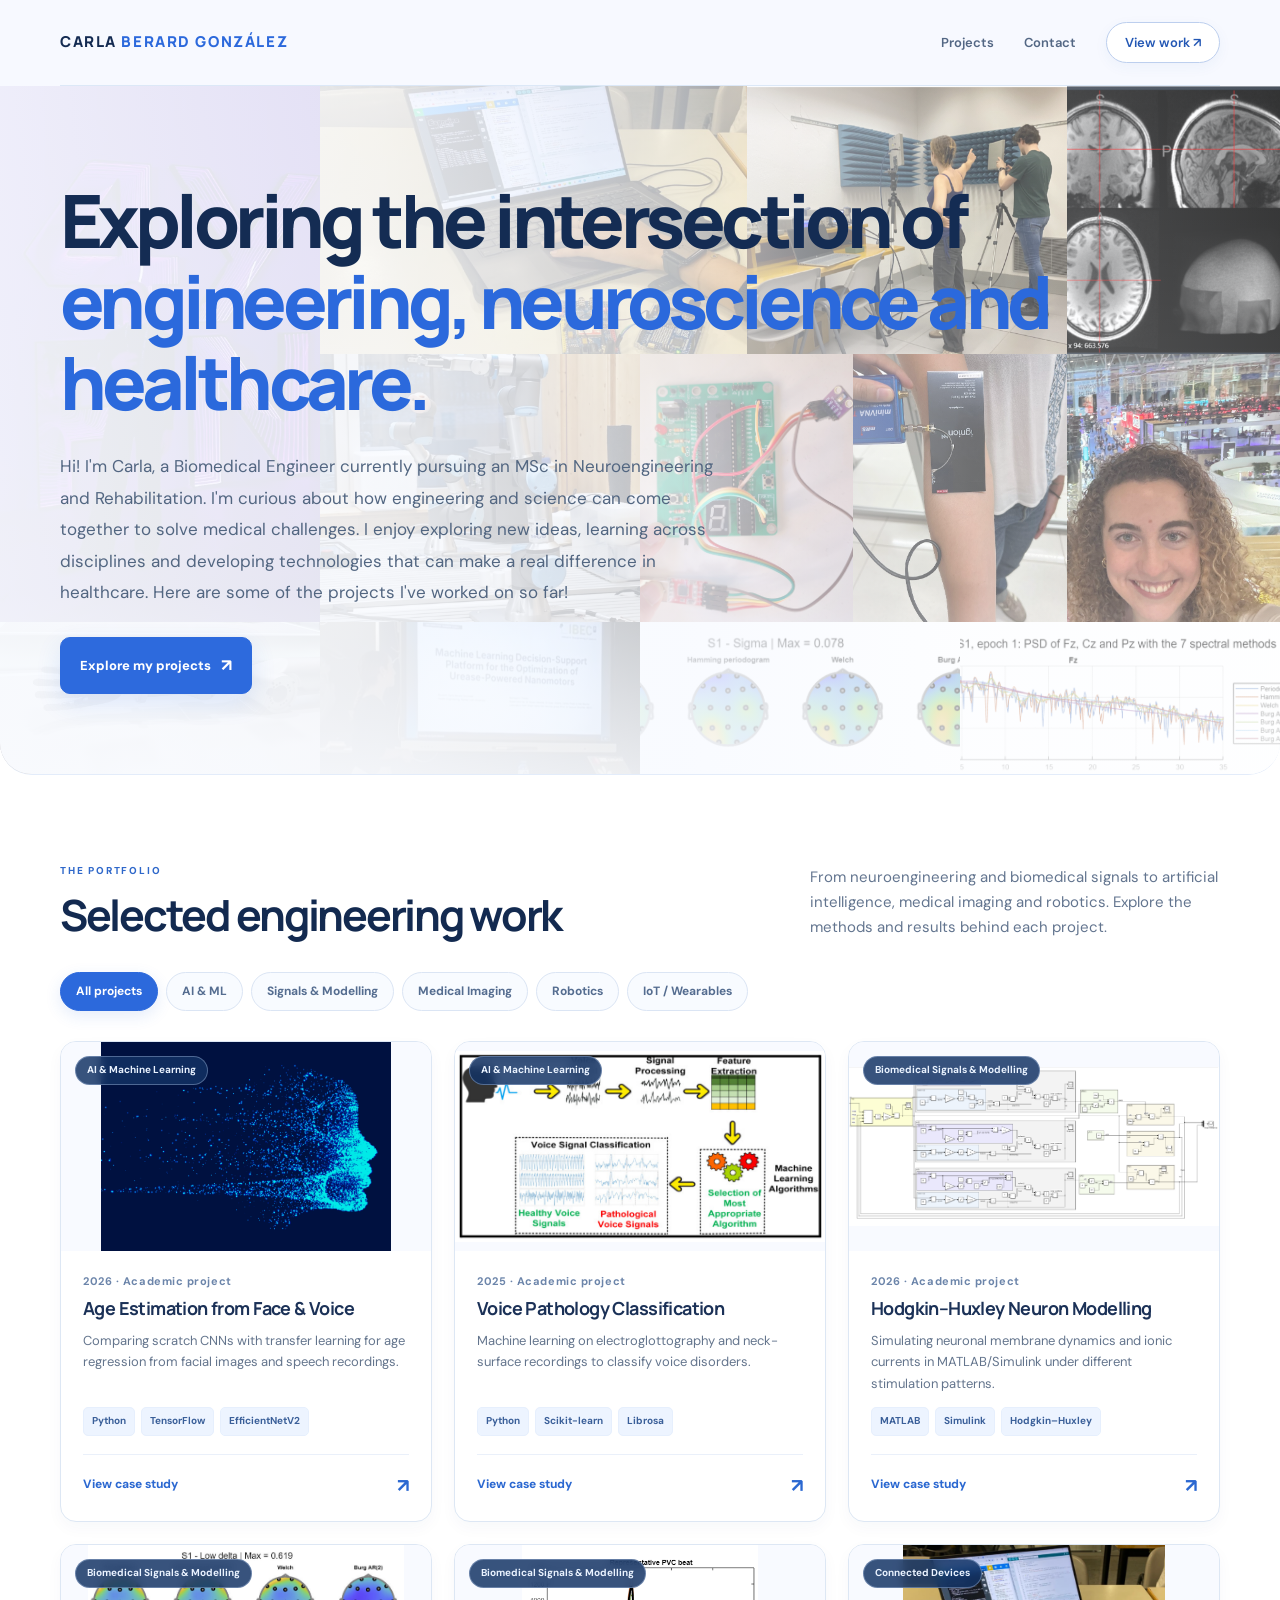
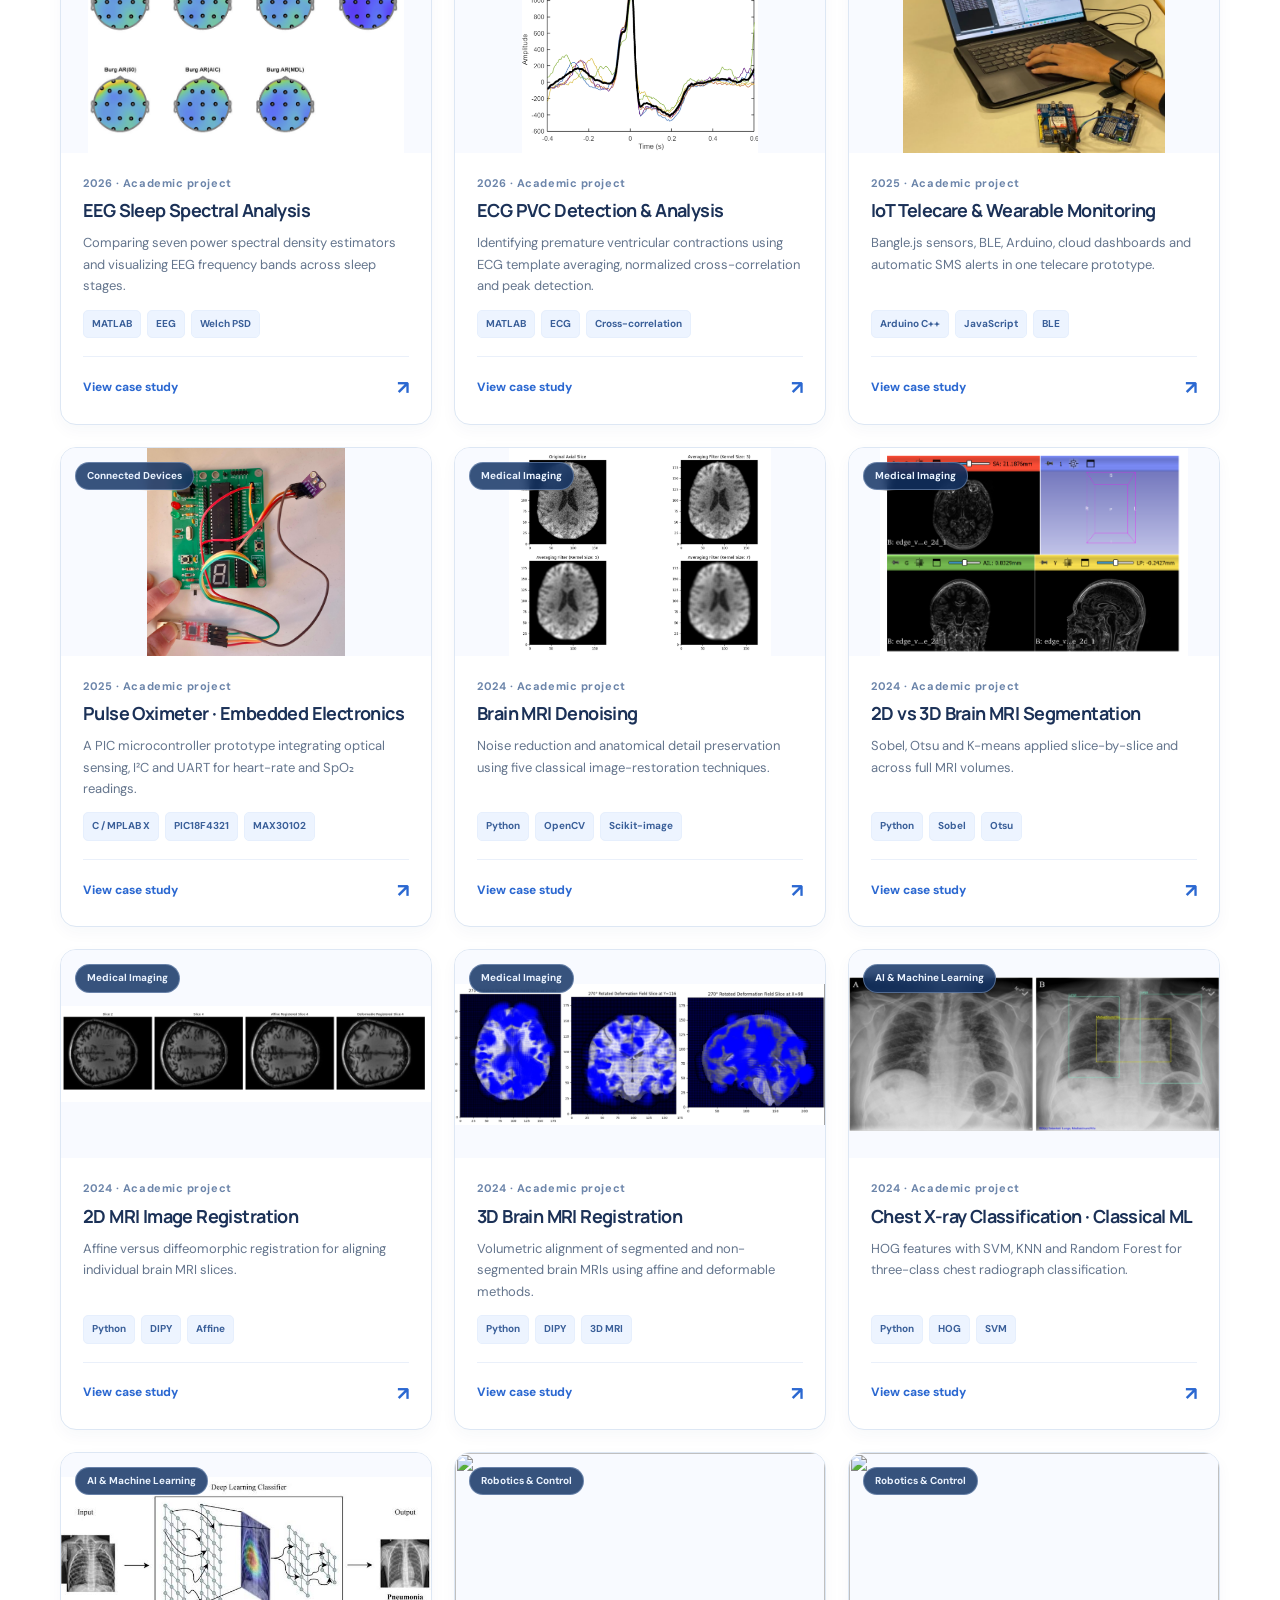
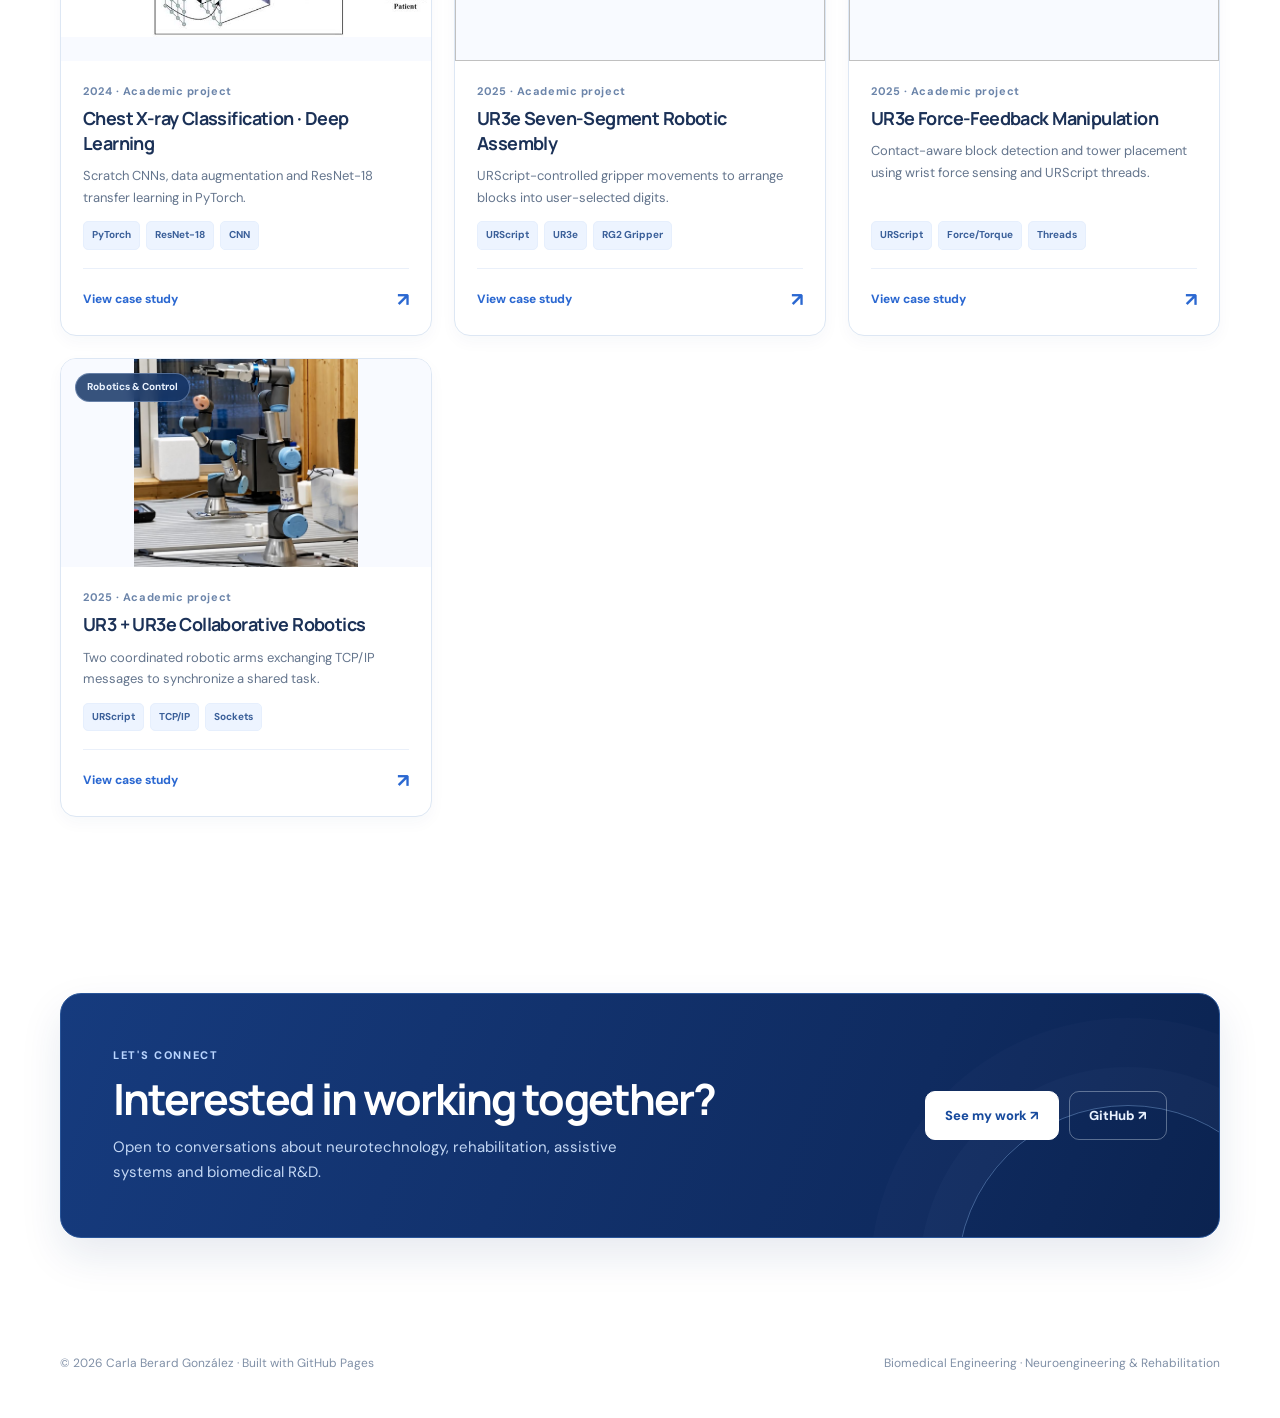
==== commit 0ba69a01: "Add files via upload" ====
--- a/index.html
+++ b/index.html
@@ -1,5 +1,5 @@
 <!DOCTYPE html><html lang="en"><head><meta charset="utf-8"><meta name="viewport" content="width=device-width, initial-scale=1"><meta name="description" content="Carla Berard González — biomedical engineering portfolio featuring artificial intelligence, medical imaging, robotics and connected health projects."><title>Carla Berard González · Biomedical Engineering Portfolio</title><link rel="icon" href="favicon.svg" type="image/svg+xml"><link rel="stylesheet" href="style.css"></head><body><a class="skip" href="#main">Skip to content</a>
-<div class="hero-shell"><header class="site-nav wrap"><a class="brand" href="index.html">CARLA <em>BERARD GONZÁLEZ</em></a><nav class="nav-links" aria-label="Primary navigation"><a href="index.html#projects">Projects</a><a href="index.html#contact">Contact</a><a class="nav-cta" href="index.html#projects">View work ↗</a></nav></header><main id="main"><div class="portfolio-photo-section" aria-label="Photographs of engineering projects and research"><div class="portfolio-collage"><figure class="collage-frame collage-portrait"><img src="conference.png" alt="Carla at the 4YFN technology conference" loading="eager" decoding="async"></figure><figure class="collage-frame collage-code"><img src="coding.png" alt="Programming and hardware prototyping with a laptop" loading="eager" decoding="async"></figure><figure class="collage-frame collage-lab"><img src="experiment.png" alt="Laboratory experiment with measurement tripods" loading="eager" decoding="async"></figure><figure class="collage-frame collage-mri"><img src="mri.png" alt="Brain MRI medical imaging views" loading="eager" decoding="async"></figure><figure class="collage-frame collage-robots"><img src="robots.png" alt="Collaborative robotic arms in a laboratory" loading="eager" decoding="async"></figure><figure class="collage-frame collage-circuit"><img src="electronics.png" alt="Original embedded electronics prototype" loading="eager" decoding="async"></figure><figure class="collage-frame collage-wearable"><img src="wearable.png" alt="Wearable sensor evaluation on an arm" loading="eager" decoding="async"></figure><figure class="collage-frame collage-conference"><img src="portrait.jpg" alt="Selfie of Carla Berard González at a technology exhibition" loading="eager" decoding="async"></figure></div><div class="collage-filmstrip"><figure class="collage-frame "><img src="prosthetic.png" alt="Robotic hand and arm" loading="eager" decoding="async"></figure><figure class="collage-frame "><img src="presentation.png" alt="Presentation of machine learning nanomotor research" loading="eager" decoding="async"></figure><figure class="collage-frame "><img src="eeg-maps.png" alt="Original EEG scalp topography results" loading="eager" decoding="async"></figure><figure class="collage-frame "><img src="eeg-psd.png" alt="Original EEG power spectral density results" loading="eager" decoding="async"></figure></div></div><div class="hero-mosaic-wash" aria-hidden="true"></div><div class="wrap hero hero-simple"><div class="hero-content"><h1>Exploring the intersection of<br><span>engineering, neuroscience and healthcare.</span></h1><p class="lead">Hi! I'm Carla, a Biomedical Engineer currently pursuing an MSc in Neuroengineering and Rehabilitation. I'm curious about how engineering and science can come together to solve medical challenges. I enjoy exploring new ideas, learning across disciplines and developing technologies that can make a real difference in healthcare. Here are some of the projects I've worked on so far!</p><div class="hero-actions"><a class="btn btn-primary" href="#projects">Explore my projects <span class="btn-arrow">↗</span></a></div></div></div><div class="wrap kpi-bar"><div class="kpi"><strong>16</strong><span>technical projects</span></div><div class="kpi"><strong>5</strong><span>areas of expertise</span></div><div class="kpi"><strong>1</strong><span>goal: meaningful impact</span></div></div></main></div>
+<div class="hero-shell"><header class="site-nav wrap"><a class="brand" href="index.html">CARLA <em>BERARD GONZÁLEZ</em></a><nav class="nav-links" aria-label="Primary navigation"><a href="index.html#projects">Projects</a><a href="index.html#contact">Contact</a><a class="nav-cta" href="index.html#projects">View work ↗</a></nav></header><main id="main"><div class="portfolio-photo-section" aria-label="Photographs of engineering projects and research"><div class="portfolio-collage"><figure class="collage-frame collage-portrait"><img src="conference.png" alt="Carla at the 4YFN technology conference" loading="eager" decoding="async"></figure><figure class="collage-frame collage-code"><img src="coding.png" alt="Programming and hardware prototyping with a laptop" loading="eager" decoding="async"></figure><figure class="collage-frame collage-lab"><img src="experiment.png" alt="Laboratory experiment with measurement tripods" loading="eager" decoding="async"></figure><figure class="collage-frame collage-mri"><img src="mri.png" alt="Brain MRI medical imaging views" loading="eager" decoding="async"></figure><figure class="collage-frame collage-robots"><img src="robots.png" alt="Collaborative robotic arms in a laboratory" loading="eager" decoding="async"></figure><figure class="collage-frame collage-circuit"><img src="electronics.png" alt="Original embedded electronics prototype" loading="eager" decoding="async"></figure><figure class="collage-frame collage-wearable"><img src="wearable.png" alt="Wearable sensor evaluation on an arm" loading="eager" decoding="async"></figure><figure class="collage-frame collage-conference"><img src="portrait.jpg" alt="Selfie of Carla Berard González at a technology exhibition" loading="eager" decoding="async"></figure></div><div class="collage-filmstrip"><figure class="collage-frame "><img src="prosthetic.png" alt="Robotic hand and arm" loading="eager" decoding="async"></figure><figure class="collage-frame "><img src="presentation.png" alt="Presentation of machine learning nanomotor research" loading="eager" decoding="async"></figure><figure class="collage-frame "><img src="eeg-maps.png" alt="Original EEG scalp topography results" loading="eager" decoding="async"></figure><figure class="collage-frame "><img src="eeg-psd.png" alt="Original EEG power spectral density results" loading="eager" decoding="async"></figure></div></div><div class="hero-mosaic-wash" aria-hidden="true"></div><div class="wrap hero hero-simple"><div class="hero-content"><h1>Exploring the intersection of<br><span>engineering, neuroscience and healthcare.</span></h1><p class="lead">Hi! I'm Carla, a Biomedical Engineer currently pursuing an MSc in Neuroengineering and Rehabilitation. I'm curious about how engineering and science can come together to solve medical challenges. I enjoy exploring new ideas, learning across disciplines and developing technologies that can make a real difference in healthcare. Here are some of the projects I've worked on so far!</p><div class="hero-actions"><a class="btn btn-primary" href="#projects">Explore my projects <span class="btn-arrow">↗</span></a></div></div></div></main></div>
 <section class="section" id="projects"><div class="wrap"><div class="section-heading"><div><div class="section-kicker">The portfolio</div><h2>Selected engineering work</h2></div><p>From neuroengineering and biomedical signals to artificial intelligence, medical imaging and robotics. Explore the methods and results behind each project.</p></div><div class="search-tools"><div class="filters" id="filters"><button class="filter active" type="button" data-filter="All" aria-pressed="true">All projects</button><button class="filter" type="button" data-filter="AI & Machine Learning">AI & ML</button><button class="filter" type="button" data-filter="Biomedical Signals & Modelling">Signals &amp; Modelling</button><button class="filter" type="button" data-filter="Medical Imaging">Medical Imaging</button><button class="filter" type="button" data-filter="Robotics & Control">Robotics</button><button class="filter" type="button" data-filter="Connected Devices">IoT / Wearables</button></div></div><div class="projects-grid" id="projectsGrid"></div><div class="empty-state" id="emptyState">No projects in this category.</div></div></section>
 
 <section class="section" id="contact"><div class="wrap"><div class="contact-block"><div><div class="eyebrow" style="color:#b9d5ff">Let's connect</div><h2>Interested in working together?</h2><p>Open to conversations about neurotechnology, rehabilitation, assistive systems and biomedical R&D.</p></div><div class="contact-actions" id="contactActions"><a class="btn btn-primary" href="#projects">See my work ↗</a></div></div></div></section><footer class="footer wrap"><span>© <span id="currentYear">2026</span> Carla Berard González · Built with GitHub Pages</span><span>Biomedical Engineering · Neuroengineering & Rehabilitation</span></footer><script src="config.js"></script><script src="projects.js"></script><script src="site.js"></script></body></html>
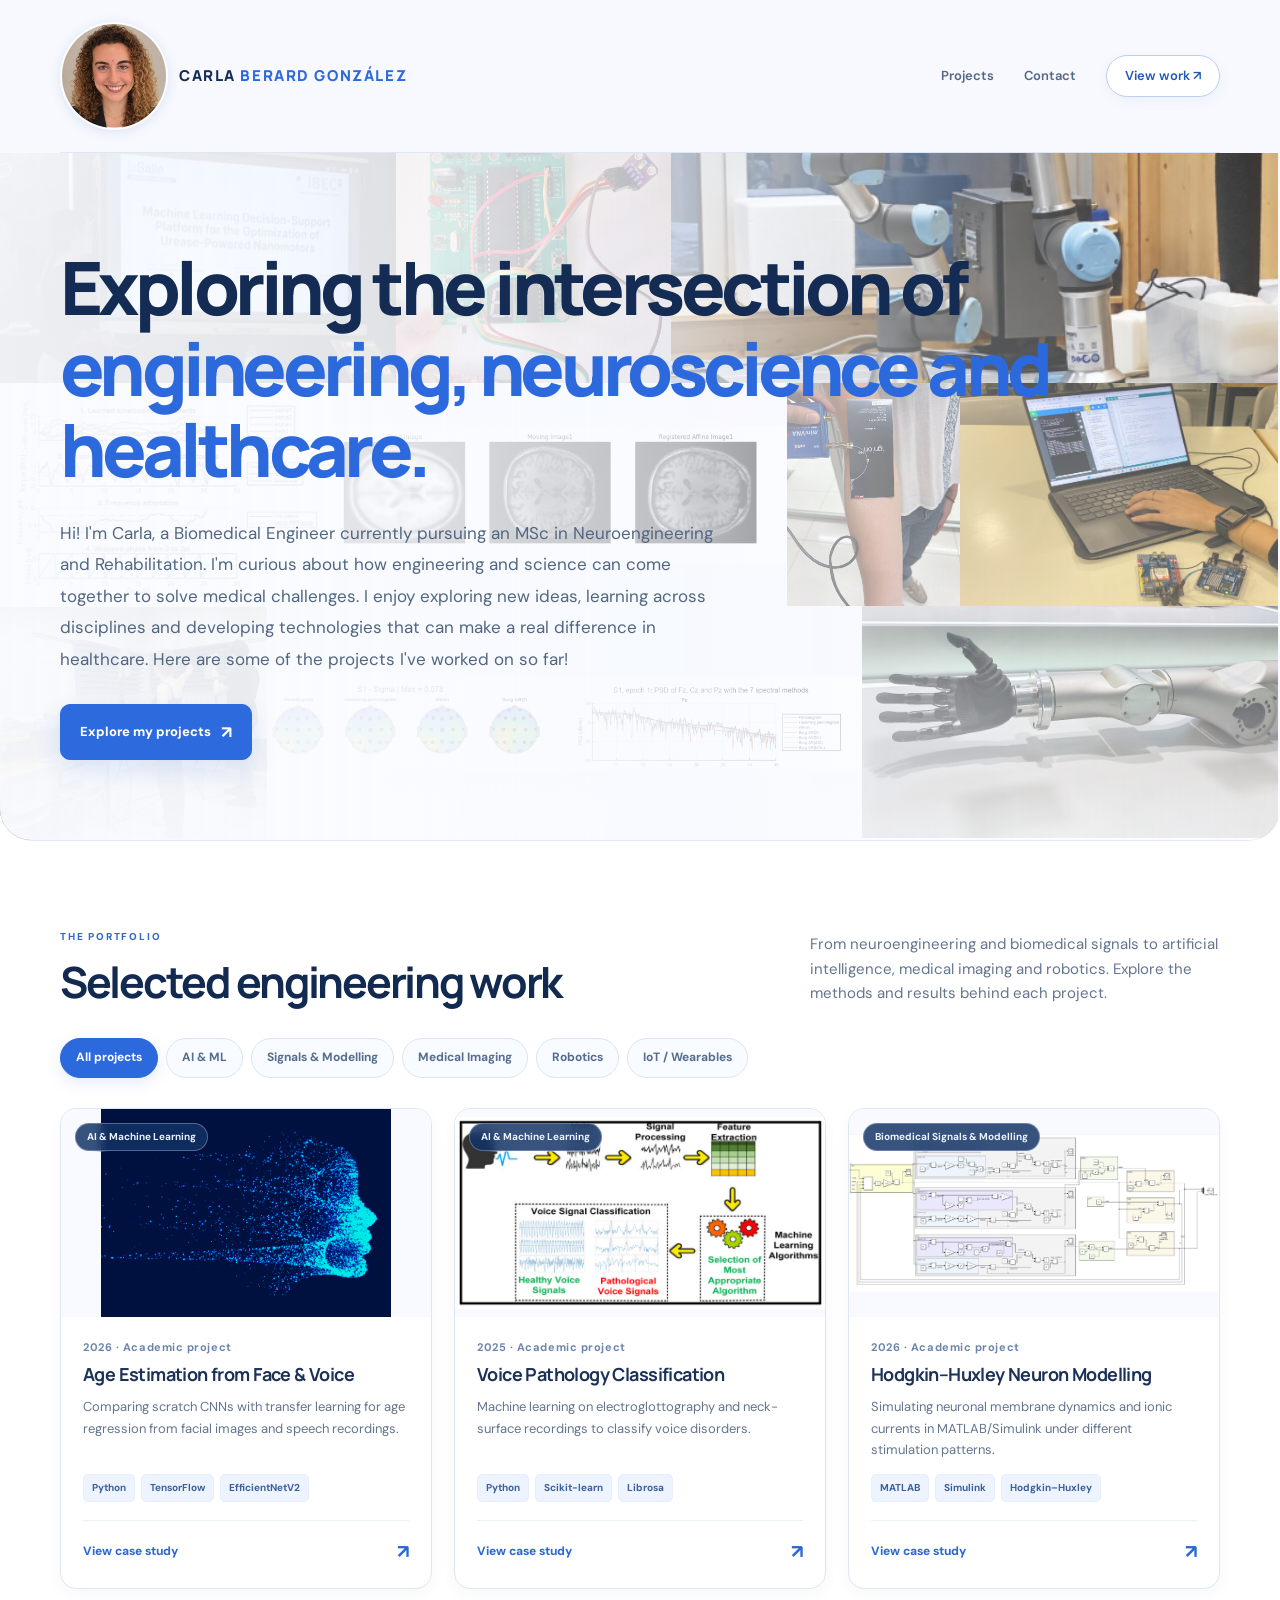
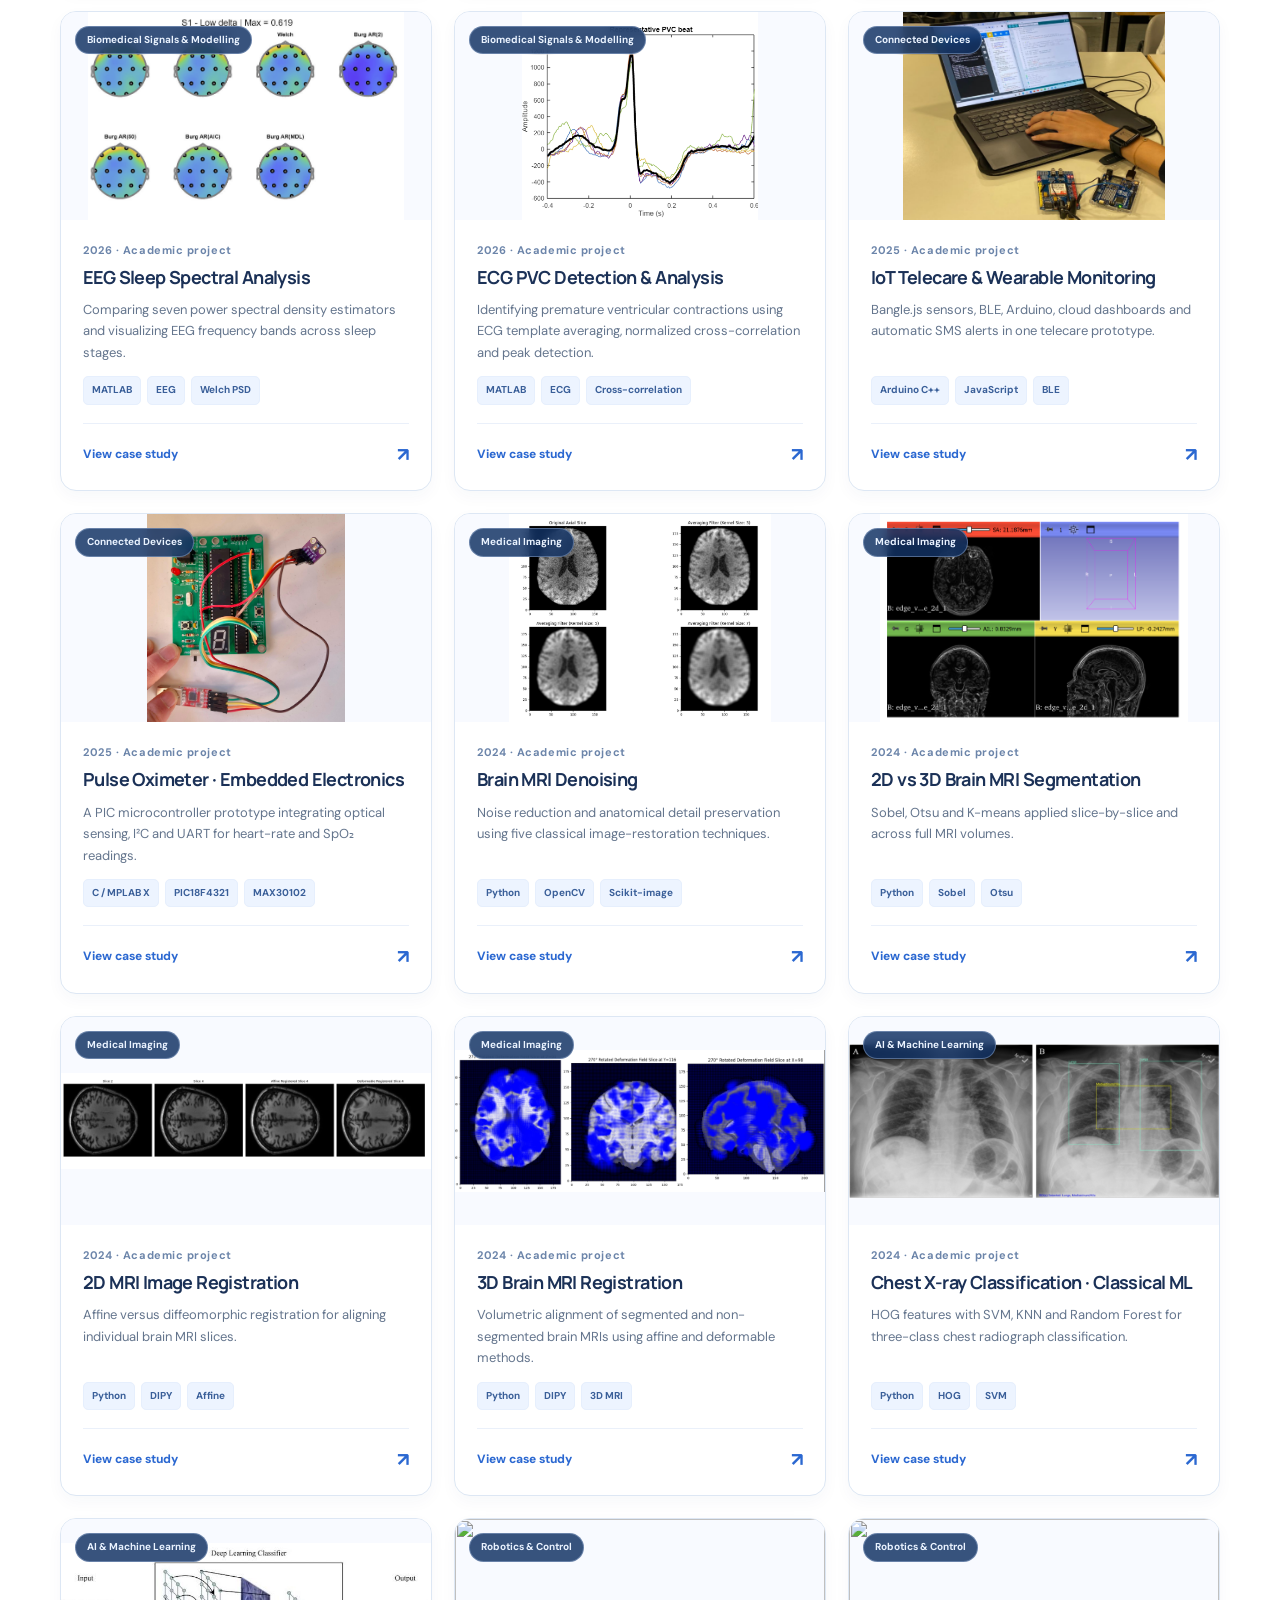
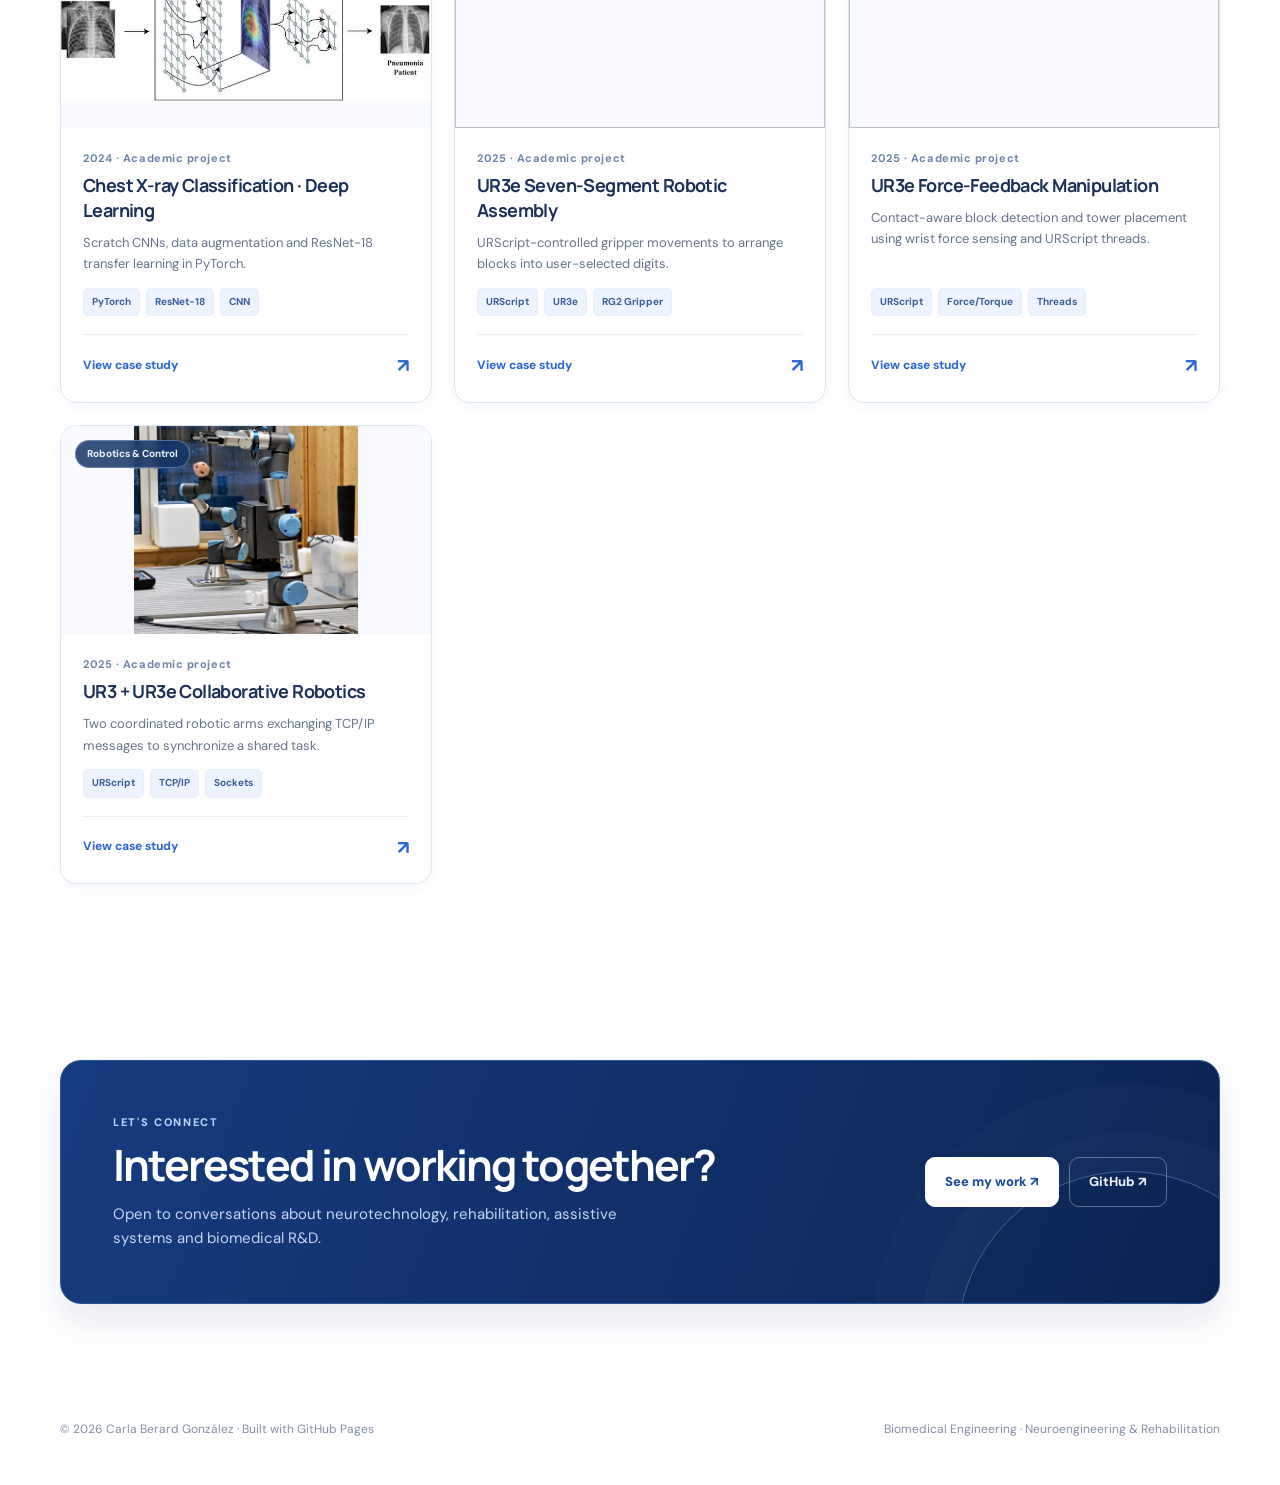
==== commit 34ae181c: "Add files via upload" ====
--- a/index.html
+++ b/index.html
@@ -1,5 +1,71 @@
-<!DOCTYPE html><html lang="en"><head><meta charset="utf-8"><meta name="viewport" content="width=device-width, initial-scale=1"><meta name="description" content="Carla Berard González — biomedical engineering portfolio featuring artificial intelligence, medical imaging, robotics and connected health projects."><title>Carla Berard González · Biomedical Engineering Portfolio</title><link rel="icon" href="favicon.svg" type="image/svg+xml"><link rel="stylesheet" href="style.css"></head><body><a class="skip" href="#main">Skip to content</a>
-<div class="hero-shell"><header class="site-nav wrap"><a class="brand" href="index.html">CARLA <em>BERARD GONZÁLEZ</em></a><nav class="nav-links" aria-label="Primary navigation"><a href="index.html#projects">Projects</a><a href="index.html#contact">Contact</a><a class="nav-cta" href="index.html#projects">View work ↗</a></nav></header><main id="main"><div class="portfolio-photo-section" aria-label="Photographs of engineering projects and research"><div class="portfolio-collage"><figure class="collage-frame collage-portrait"><img src="conference.png" alt="Carla at the 4YFN technology conference" loading="eager" decoding="async"></figure><figure class="collage-frame collage-code"><img src="coding.png" alt="Programming and hardware prototyping with a laptop" loading="eager" decoding="async"></figure><figure class="collage-frame collage-lab"><img src="experiment.png" alt="Laboratory experiment with measurement tripods" loading="eager" decoding="async"></figure><figure class="collage-frame collage-mri"><img src="mri.png" alt="Brain MRI medical imaging views" loading="eager" decoding="async"></figure><figure class="collage-frame collage-robots"><img src="robots.png" alt="Collaborative robotic arms in a laboratory" loading="eager" decoding="async"></figure><figure class="collage-frame collage-circuit"><img src="electronics.png" alt="Original embedded electronics prototype" loading="eager" decoding="async"></figure><figure class="collage-frame collage-wearable"><img src="wearable.png" alt="Wearable sensor evaluation on an arm" loading="eager" decoding="async"></figure><figure class="collage-frame collage-conference"><img src="portrait.jpg" alt="Selfie of Carla Berard González at a technology exhibition" loading="eager" decoding="async"></figure></div><div class="collage-filmstrip"><figure class="collage-frame "><img src="prosthetic.png" alt="Robotic hand and arm" loading="eager" decoding="async"></figure><figure class="collage-frame "><img src="presentation.png" alt="Presentation of machine learning nanomotor research" loading="eager" decoding="async"></figure><figure class="collage-frame "><img src="eeg-maps.png" alt="Original EEG scalp topography results" loading="eager" decoding="async"></figure><figure class="collage-frame "><img src="eeg-psd.png" alt="Original EEG power spectral density results" loading="eager" decoding="async"></figure></div></div><div class="hero-mosaic-wash" aria-hidden="true"></div><div class="wrap hero hero-simple"><div class="hero-content"><h1>Exploring the intersection of<br><span>engineering, neuroscience and healthcare.</span></h1><p class="lead">Hi! I'm Carla, a Biomedical Engineer currently pursuing an MSc in Neuroengineering and Rehabilitation. I'm curious about how engineering and science can come together to solve medical challenges. I enjoy exploring new ideas, learning across disciplines and developing technologies that can make a real difference in healthcare. Here are some of the projects I've worked on so far!</p><div class="hero-actions"><a class="btn btn-primary" href="#projects">Explore my projects <span class="btn-arrow">↗</span></a></div></div></div></main></div>
+<!DOCTYPE html><html lang="en"><head><meta charset="utf-8"><meta name="viewport" content="width=device-width, initial-scale=1"><meta name="description" content="Carla Berard González — biomedical engineering portfolio featuring artificial intelligence, medical imaging, robotics and connected health projects."><title>Carla Berard González · Biomedical Engineering Portfolio</title><link rel="icon" href="favicon.svg" type="image/svg+xml"><link rel="stylesheet" href="style.css"><style>
+
+/* Original, unretouched website selfie displayed only as a small round header photo. */
+.site-nav .brand.brand-with-photo {
+  display:inline-flex;align-items:center;gap:11px;white-space:nowrap;
+  flex-shrink:0;min-width:0;
+}
+.site-nav .brand-with-photo .brand-name {display:inline-block;line-height:1.35;}
+.site-nav .brand-with-photo .brand-profile-photo {
+  width:108px;height:108px;flex:0 0 108px;
+  border-radius:50%;object-fit:contain;object-position:center center;
+  border:2px solid rgba(255,255,255,.95);
+  box-shadow:0 2px 12px rgba(33,75,148,.13);
+  background:#eff2f7;
+}
+@media(max-width:720px) {
+  .site-nav .brand.brand-with-photo {gap:8px;font-size:clamp(10px,2.6vw,13px);letter-spacing:.045em;}
+  .site-nav .brand-with-photo .brand-profile-photo {width:78px;height:78px;flex-basis:78px;}
+}
+@media(max-width:380px) {
+  .site-nav .brand.brand-with-photo {font-size:10px;letter-spacing:.025em;}
+  .site-nav .brand-with-photo .brand-profile-photo {width:64px;height:64px;flex-basis:64px;}
+}
+
+
+@media(max-width:420px) {
+  .site-nav .nav-links .nav-cta {display:none;}
+  .site-nav .brand.brand-with-photo {white-space:normal;}
+  .site-nav .brand-with-photo .brand-name {line-height:1.2;}
+}
+
+@media(max-width:880px){.site-nav .nav-links .nav-cta{display:none!important;}}
+@media(max-width:720px){.site-nav{gap:8px}.site-nav .brand.brand-with-photo{gap:9px;white-space:normal}.site-nav .brand-name{line-height:1.15}.site-nav .nav-links{gap:12px}}
+@media(max-width:470px){.site-nav .brand-with-photo .brand-profile-photo{width:68px;height:68px;flex-basis:68px}.site-nav .nav-links{display:none}}
+
+/* Exact positions from the editable PowerPoint slide 1. */
+.hero-shell .portfolio-photo-section{display:block!important;position:absolute!important;inset:0!important;width:100%!important;height:100%!important;}
+.hero-shell .portfolio-collage.ppt-portfolio-collage{
+  display:block!important;position:relative!important;width:100%!important;height:100%!important;
+  min-height:0!important;max-height:none!important;flex:none!important;
+}
+.hero-shell .ppt-portfolio-collage .collage-frame.ppt-tile{
+  position:absolute!important;grid-area:auto!important;display:block!important;
+  overflow:hidden!important;border:0!important;border-radius:0!important;
+  margin:0!important;padding:0!important;box-shadow:none!important;
+  background:#f9fbff!important;
+}
+.hero-shell .ppt-portfolio-collage .ppt-tile img{
+  display:block;width:100%;height:100%;object-fit:cover!important;object-position:center center!important;
+  max-height:none!important;border-radius:0!important;filter:none!important;transform:none!important;
+}
+.hero-shell .ppt-portfolio-collage .ppt-tile.figure img{
+  object-fit:contain!important;object-position:center center!important;
+}
+/* On phones use a real grid rather than shrinking desktop labels into unreadable strips. */
+@media(max-width:650px){
+ .hero-shell .portfolio-collage.ppt-portfolio-collage{
+   display:grid!important;grid-template-columns:repeat(2,minmax(0,1fr));grid-template-rows:repeat(6,minmax(0,1fr));
+   gap:0!important;
+ }
+ .hero-shell .ppt-portfolio-collage .collage-frame.ppt-tile{
+   position:relative!important;left:auto!important;top:auto!important;width:auto!important;height:auto!important;
+ }
+ .hero-shell .ppt-portfolio-collage .ppt-tile img{object-fit:cover!important;}
+ .hero-shell .ppt-portfolio-collage .ppt-tile.figure img{object-fit:contain!important;}
+}
+</style></head><body><a class="skip" href="#main">Skip to content</a>
+<div class="hero-shell"><header class="site-nav wrap"><a class="brand brand-with-photo" href="index.html"><img class="brand-profile-photo" src="carla-profile.png" alt="" width="108" height="108" decoding="async"><span class="brand-name">CARLA <em>BERARD GONZÁLEZ</em></span></a><nav class="nav-links" aria-label="Primary navigation"><a href="index.html#projects">Projects</a><a href="index.html#contact">Contact</a><a class="nav-cta" href="index.html#projects">View work ↗</a></nav></header><main id="main"><div class="portfolio-photo-section" aria-label="Original photographs and experimental results from biomedical engineering projects"><div class="portfolio-collage ppt-portfolio-collage"><figure class="collage-frame ppt-tile ppt-tile-1 photo" style="left:0.00000%;top:0.00000%;width:30.90278%;height:33.49999%"><img src="presentation.png" alt="Presentation of machine-learning nanomotor research" loading="eager" decoding="async"></figure><figure class="collage-frame ppt-tile ppt-tile-2 photo" style="left:30.90278%;top:0.00000%;width:21.52778%;height:33.49999%"><img src="electronics.png" alt="Embedded electronics circuit board" loading="eager" decoding="async"></figure><figure class="collage-frame ppt-tile ppt-tile-3 photo" style="left:52.43056%;top:0.00000%;width:47.43056%;height:33.49999%"><img src="robots.png" alt="Collaborative UR3 and UR3e robotics" loading="eager" decoding="async"></figure><figure class="collage-frame ppt-tile ppt-tile-4 figure" style="left:0.00000%;top:33.71271%;width:26.04167%;height:32.07456%"><img src="assistive-torque-signal.png" alt="Assistive torque and frequency adaptation signal plots" loading="eager" decoding="async"></figure><figure class="collage-frame ppt-tile ppt-tile-5 figure" style="left:26.04167%;top:39.11886%;width:35.41667%;height:21.26224%"><img src="mri-registration-comparison.png" alt="Fixed, moving, and affine-registered brain MRI image comparison" loading="eager" decoding="async"></figure><figure class="collage-frame ppt-tile ppt-tile-6 photo" style="left:61.45833%;top:33.49999%;width:13.54167%;height:32.50000%"><img src="wearable.png" alt="Wearable wireless antenna sensor" loading="eager" decoding="async"></figure><figure class="collage-frame ppt-tile ppt-tile-7 photo" style="left:75.00000%;top:33.49999%;width:24.86111%;height:32.50000%"><img src="coding.png" alt="IoT hardware and programming on a laptop" loading="eager" decoding="async"></figure><figure class="collage-frame ppt-tile ppt-tile-8 photo" style="left:0.00000%;top:65.99999%;width:20.83333%;height:34.00000%"><img src="experiment.png" alt="Experimental laboratory measurement setup" loading="eager" decoding="async"></figure><figure class="collage-frame ppt-tile ppt-tile-9 figure" style="left:20.83333%;top:75.58055%;width:23.26389%;height:14.83887%"><img src="eeg-maps.png" alt="EEG scalp topography results" loading="eager" decoding="async"></figure><figure class="collage-frame ppt-tile ppt-tile-10 figure" style="left:44.09722%;top:75.82825%;width:23.26389%;height:14.34348%"><img src="eeg-psd.png" alt="EEG spectral power density results" loading="eager" decoding="async"></figure><figure class="collage-frame ppt-tile ppt-tile-11 photo" style="left:67.36111%;top:65.99999%;width:32.50000%;height:33.72376%"><img src="prosthetic.png" alt="Robotic prosthetic hand and arm" loading="eager" decoding="async"></figure></div></div><div class="hero-mosaic-wash" aria-hidden="true"></div><div class="wrap hero hero-simple"><div class="hero-content"><h1>Exploring the intersection of<br><span>engineering, neuroscience and healthcare.</span></h1><p class="lead">Hi! I'm Carla, a Biomedical Engineer currently pursuing an MSc in Neuroengineering and Rehabilitation. I'm curious about how engineering and science can come together to solve medical challenges. I enjoy exploring new ideas, learning across disciplines and developing technologies that can make a real difference in healthcare. Here are some of the projects I've worked on so far!</p><div class="hero-actions"><a class="btn btn-primary" href="#projects">Explore my projects <span class="btn-arrow">↗</span></a></div></div></div></main></div>
 <section class="section" id="projects"><div class="wrap"><div class="section-heading"><div><div class="section-kicker">The portfolio</div><h2>Selected engineering work</h2></div><p>From neuroengineering and biomedical signals to artificial intelligence, medical imaging and robotics. Explore the methods and results behind each project.</p></div><div class="search-tools"><div class="filters" id="filters"><button class="filter active" type="button" data-filter="All" aria-pressed="true">All projects</button><button class="filter" type="button" data-filter="AI & Machine Learning">AI & ML</button><button class="filter" type="button" data-filter="Biomedical Signals & Modelling">Signals &amp; Modelling</button><button class="filter" type="button" data-filter="Medical Imaging">Medical Imaging</button><button class="filter" type="button" data-filter="Robotics & Control">Robotics</button><button class="filter" type="button" data-filter="Connected Devices">IoT / Wearables</button></div></div><div class="projects-grid" id="projectsGrid"></div><div class="empty-state" id="emptyState">No projects in this category.</div></div></section>
 
 <section class="section" id="contact"><div class="wrap"><div class="contact-block"><div><div class="eyebrow" style="color:#b9d5ff">Let's connect</div><h2>Interested in working together?</h2><p>Open to conversations about neurotechnology, rehabilitation, assistive systems and biomedical R&D.</p></div><div class="contact-actions" id="contactActions"><a class="btn btn-primary" href="#projects">See my work ↗</a></div></div></div></section><footer class="footer wrap"><span>© <span id="currentYear">2026</span> Carla Berard González · Built with GitHub Pages</span><span>Biomedical Engineering · Neuroengineering & Rehabilitation</span></footer><script src="config.js"></script><script src="projects.js"></script><script src="site.js"></script></body></html>
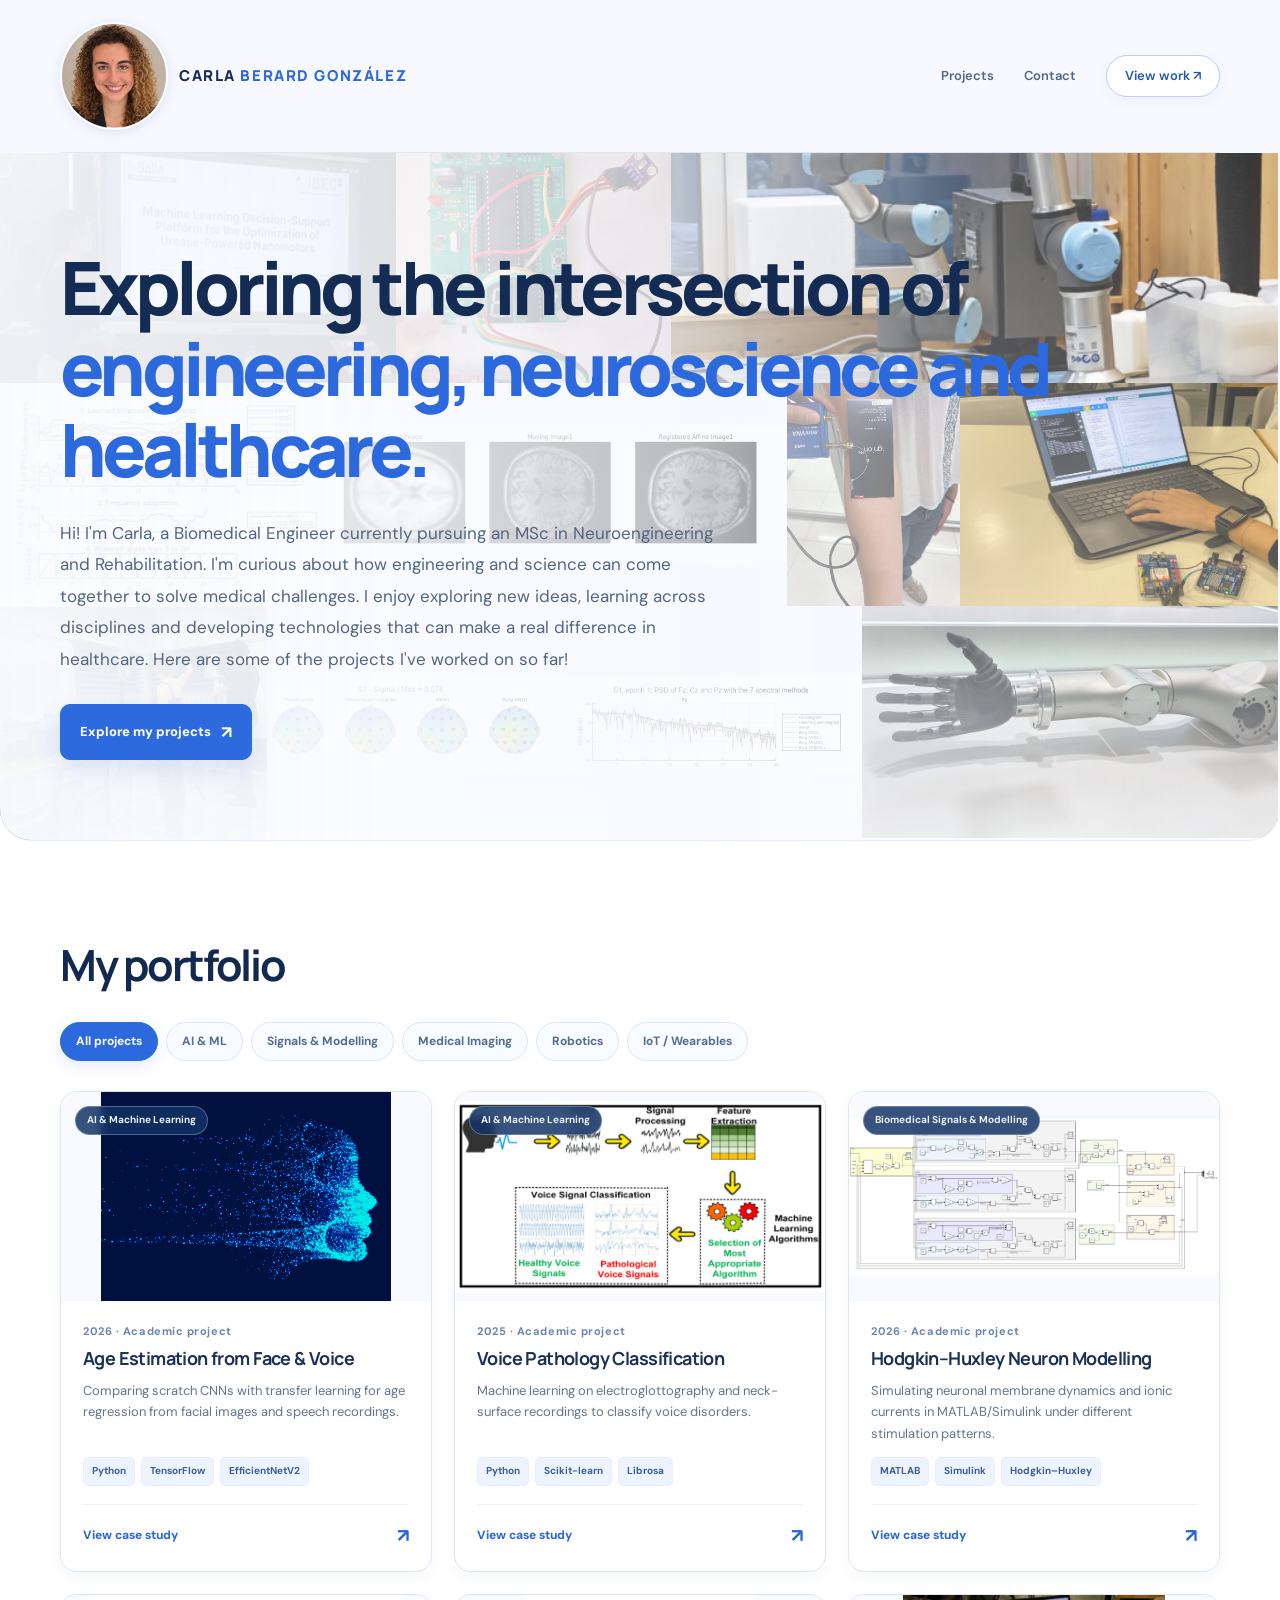
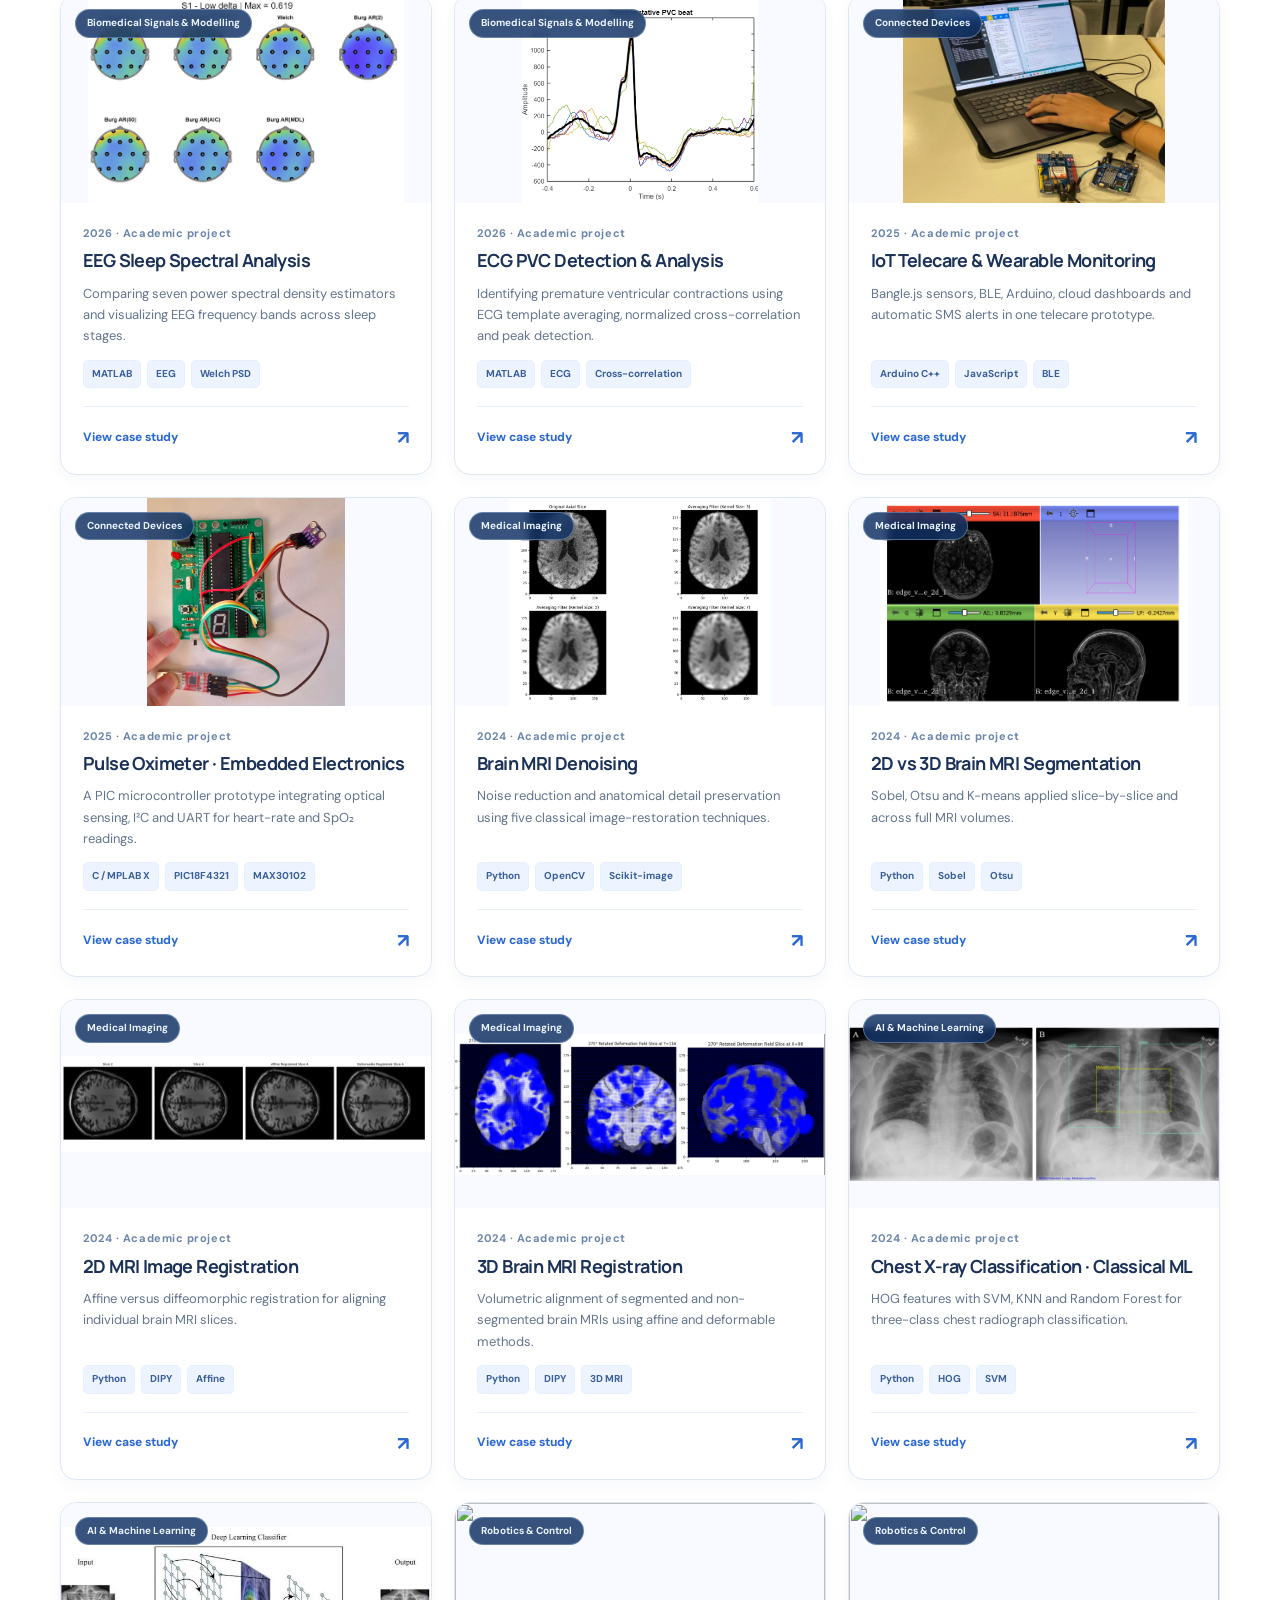
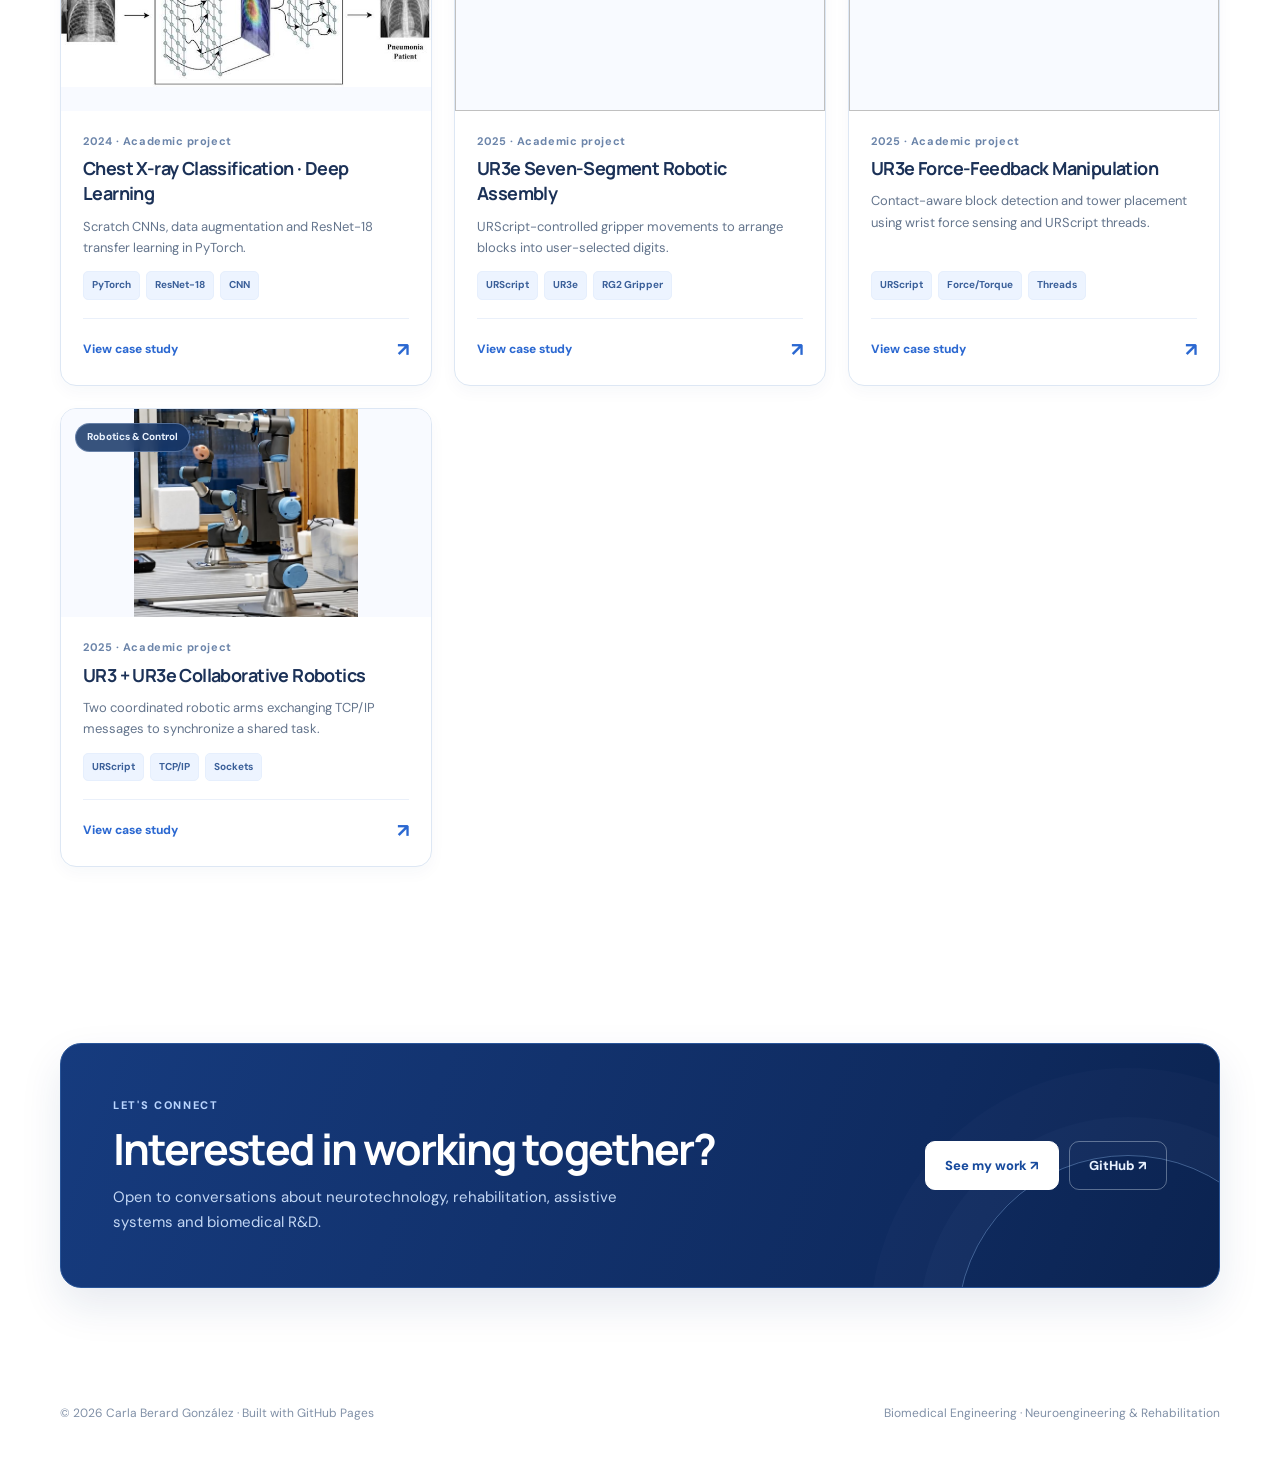
==== commit a4726dee: "Add files via upload" ====
--- a/index.html
+++ b/index.html
@@ -66,6 +66,6 @@
 }
 </style></head><body><a class="skip" href="#main">Skip to content</a>
 <div class="hero-shell"><header class="site-nav wrap"><a class="brand brand-with-photo" href="index.html"><img class="brand-profile-photo" src="carla-profile.png" alt="" width="108" height="108" decoding="async"><span class="brand-name">CARLA <em>BERARD GONZÁLEZ</em></span></a><nav class="nav-links" aria-label="Primary navigation"><a href="index.html#projects">Projects</a><a href="index.html#contact">Contact</a><a class="nav-cta" href="index.html#projects">View work ↗</a></nav></header><main id="main"><div class="portfolio-photo-section" aria-label="Original photographs and experimental results from biomedical engineering projects"><div class="portfolio-collage ppt-portfolio-collage"><figure class="collage-frame ppt-tile ppt-tile-1 photo" style="left:0.00000%;top:0.00000%;width:30.90278%;height:33.49999%"><img src="presentation.png" alt="Presentation of machine-learning nanomotor research" loading="eager" decoding="async"></figure><figure class="collage-frame ppt-tile ppt-tile-2 photo" style="left:30.90278%;top:0.00000%;width:21.52778%;height:33.49999%"><img src="electronics.png" alt="Embedded electronics circuit board" loading="eager" decoding="async"></figure><figure class="collage-frame ppt-tile ppt-tile-3 photo" style="left:52.43056%;top:0.00000%;width:47.43056%;height:33.49999%"><img src="robots.png" alt="Collaborative UR3 and UR3e robotics" loading="eager" decoding="async"></figure><figure class="collage-frame ppt-tile ppt-tile-4 figure" style="left:0.00000%;top:33.71271%;width:26.04167%;height:32.07456%"><img src="assistive-torque-signal.png" alt="Assistive torque and frequency adaptation signal plots" loading="eager" decoding="async"></figure><figure class="collage-frame ppt-tile ppt-tile-5 figure" style="left:26.04167%;top:39.11886%;width:35.41667%;height:21.26224%"><img src="mri-registration-comparison.png" alt="Fixed, moving, and affine-registered brain MRI image comparison" loading="eager" decoding="async"></figure><figure class="collage-frame ppt-tile ppt-tile-6 photo" style="left:61.45833%;top:33.49999%;width:13.54167%;height:32.50000%"><img src="wearable.png" alt="Wearable wireless antenna sensor" loading="eager" decoding="async"></figure><figure class="collage-frame ppt-tile ppt-tile-7 photo" style="left:75.00000%;top:33.49999%;width:24.86111%;height:32.50000%"><img src="coding.png" alt="IoT hardware and programming on a laptop" loading="eager" decoding="async"></figure><figure class="collage-frame ppt-tile ppt-tile-8 photo" style="left:0.00000%;top:65.99999%;width:20.83333%;height:34.00000%"><img src="experiment.png" alt="Experimental laboratory measurement setup" loading="eager" decoding="async"></figure><figure class="collage-frame ppt-tile ppt-tile-9 figure" style="left:20.83333%;top:75.58055%;width:23.26389%;height:14.83887%"><img src="eeg-maps.png" alt="EEG scalp topography results" loading="eager" decoding="async"></figure><figure class="collage-frame ppt-tile ppt-tile-10 figure" style="left:44.09722%;top:75.82825%;width:23.26389%;height:14.34348%"><img src="eeg-psd.png" alt="EEG spectral power density results" loading="eager" decoding="async"></figure><figure class="collage-frame ppt-tile ppt-tile-11 photo" style="left:67.36111%;top:65.99999%;width:32.50000%;height:33.72376%"><img src="prosthetic.png" alt="Robotic prosthetic hand and arm" loading="eager" decoding="async"></figure></div></div><div class="hero-mosaic-wash" aria-hidden="true"></div><div class="wrap hero hero-simple"><div class="hero-content"><h1>Exploring the intersection of<br><span>engineering, neuroscience and healthcare.</span></h1><p class="lead">Hi! I'm Carla, a Biomedical Engineer currently pursuing an MSc in Neuroengineering and Rehabilitation. I'm curious about how engineering and science can come together to solve medical challenges. I enjoy exploring new ideas, learning across disciplines and developing technologies that can make a real difference in healthcare. Here are some of the projects I've worked on so far!</p><div class="hero-actions"><a class="btn btn-primary" href="#projects">Explore my projects <span class="btn-arrow">↗</span></a></div></div></div></main></div>
-<section class="section" id="projects"><div class="wrap"><div class="section-heading"><div><div class="section-kicker">The portfolio</div><h2>Selected engineering work</h2></div><p>From neuroengineering and biomedical signals to artificial intelligence, medical imaging and robotics. Explore the methods and results behind each project.</p></div><div class="search-tools"><div class="filters" id="filters"><button class="filter active" type="button" data-filter="All" aria-pressed="true">All projects</button><button class="filter" type="button" data-filter="AI & Machine Learning">AI & ML</button><button class="filter" type="button" data-filter="Biomedical Signals & Modelling">Signals &amp; Modelling</button><button class="filter" type="button" data-filter="Medical Imaging">Medical Imaging</button><button class="filter" type="button" data-filter="Robotics & Control">Robotics</button><button class="filter" type="button" data-filter="Connected Devices">IoT / Wearables</button></div></div><div class="projects-grid" id="projectsGrid"></div><div class="empty-state" id="emptyState">No projects in this category.</div></div></section>
+<section class="section" id="projects"><div class="wrap"><div class="section-heading"><div><h2>My portfolio</h2></div></div><div class="search-tools"><div class="filters" id="filters"><button class="filter active" type="button" data-filter="All" aria-pressed="true">All projects</button><button class="filter" type="button" data-filter="AI & Machine Learning">AI & ML</button><button class="filter" type="button" data-filter="Biomedical Signals & Modelling">Signals &amp; Modelling</button><button class="filter" type="button" data-filter="Medical Imaging">Medical Imaging</button><button class="filter" type="button" data-filter="Robotics & Control">Robotics</button><button class="filter" type="button" data-filter="Connected Devices">IoT / Wearables</button></div></div><div class="projects-grid" id="projectsGrid"></div><div class="empty-state" id="emptyState">No projects in this category.</div></div></section>
 
 <section class="section" id="contact"><div class="wrap"><div class="contact-block"><div><div class="eyebrow" style="color:#b9d5ff">Let's connect</div><h2>Interested in working together?</h2><p>Open to conversations about neurotechnology, rehabilitation, assistive systems and biomedical R&D.</p></div><div class="contact-actions" id="contactActions"><a class="btn btn-primary" href="#projects">See my work ↗</a></div></div></div></section><footer class="footer wrap"><span>© <span id="currentYear">2026</span> Carla Berard González · Built with GitHub Pages</span><span>Biomedical Engineering · Neuroengineering & Rehabilitation</span></footer><script src="config.js"></script><script src="projects.js"></script><script src="site.js"></script></body></html>
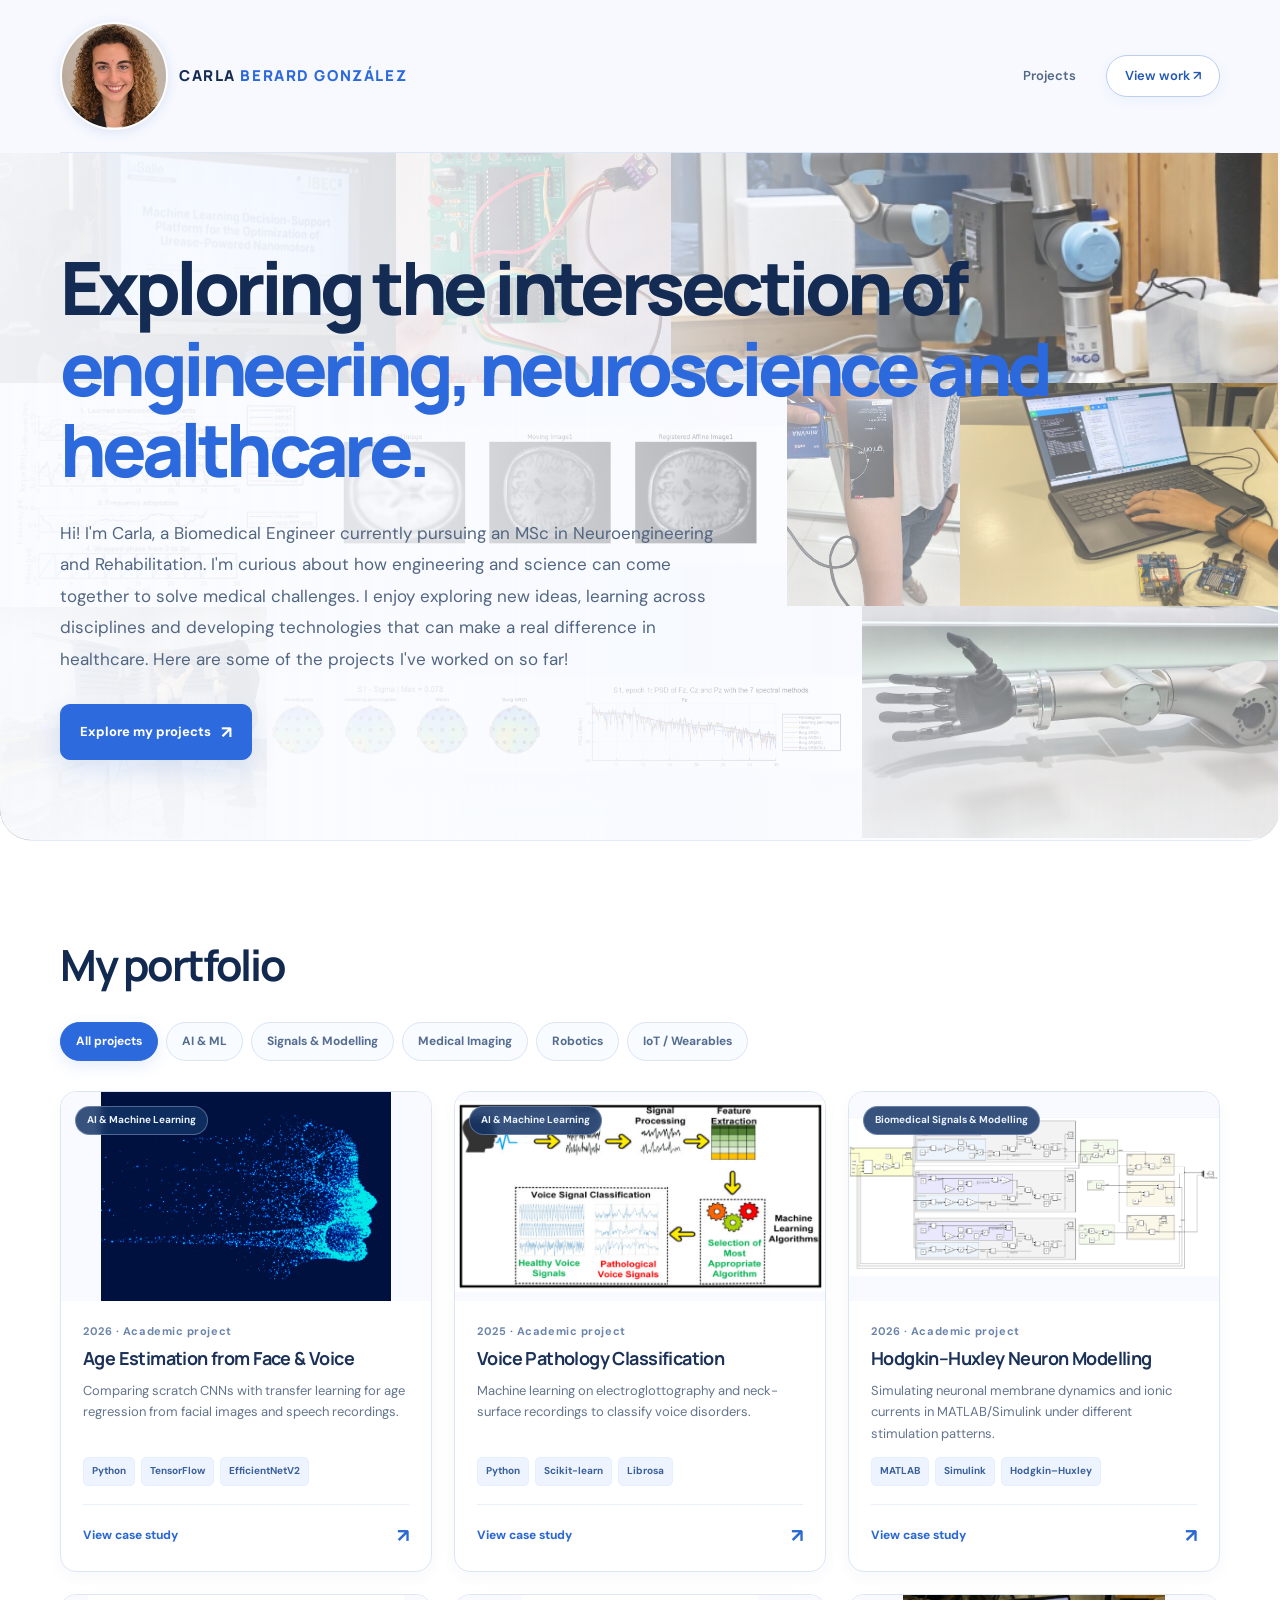
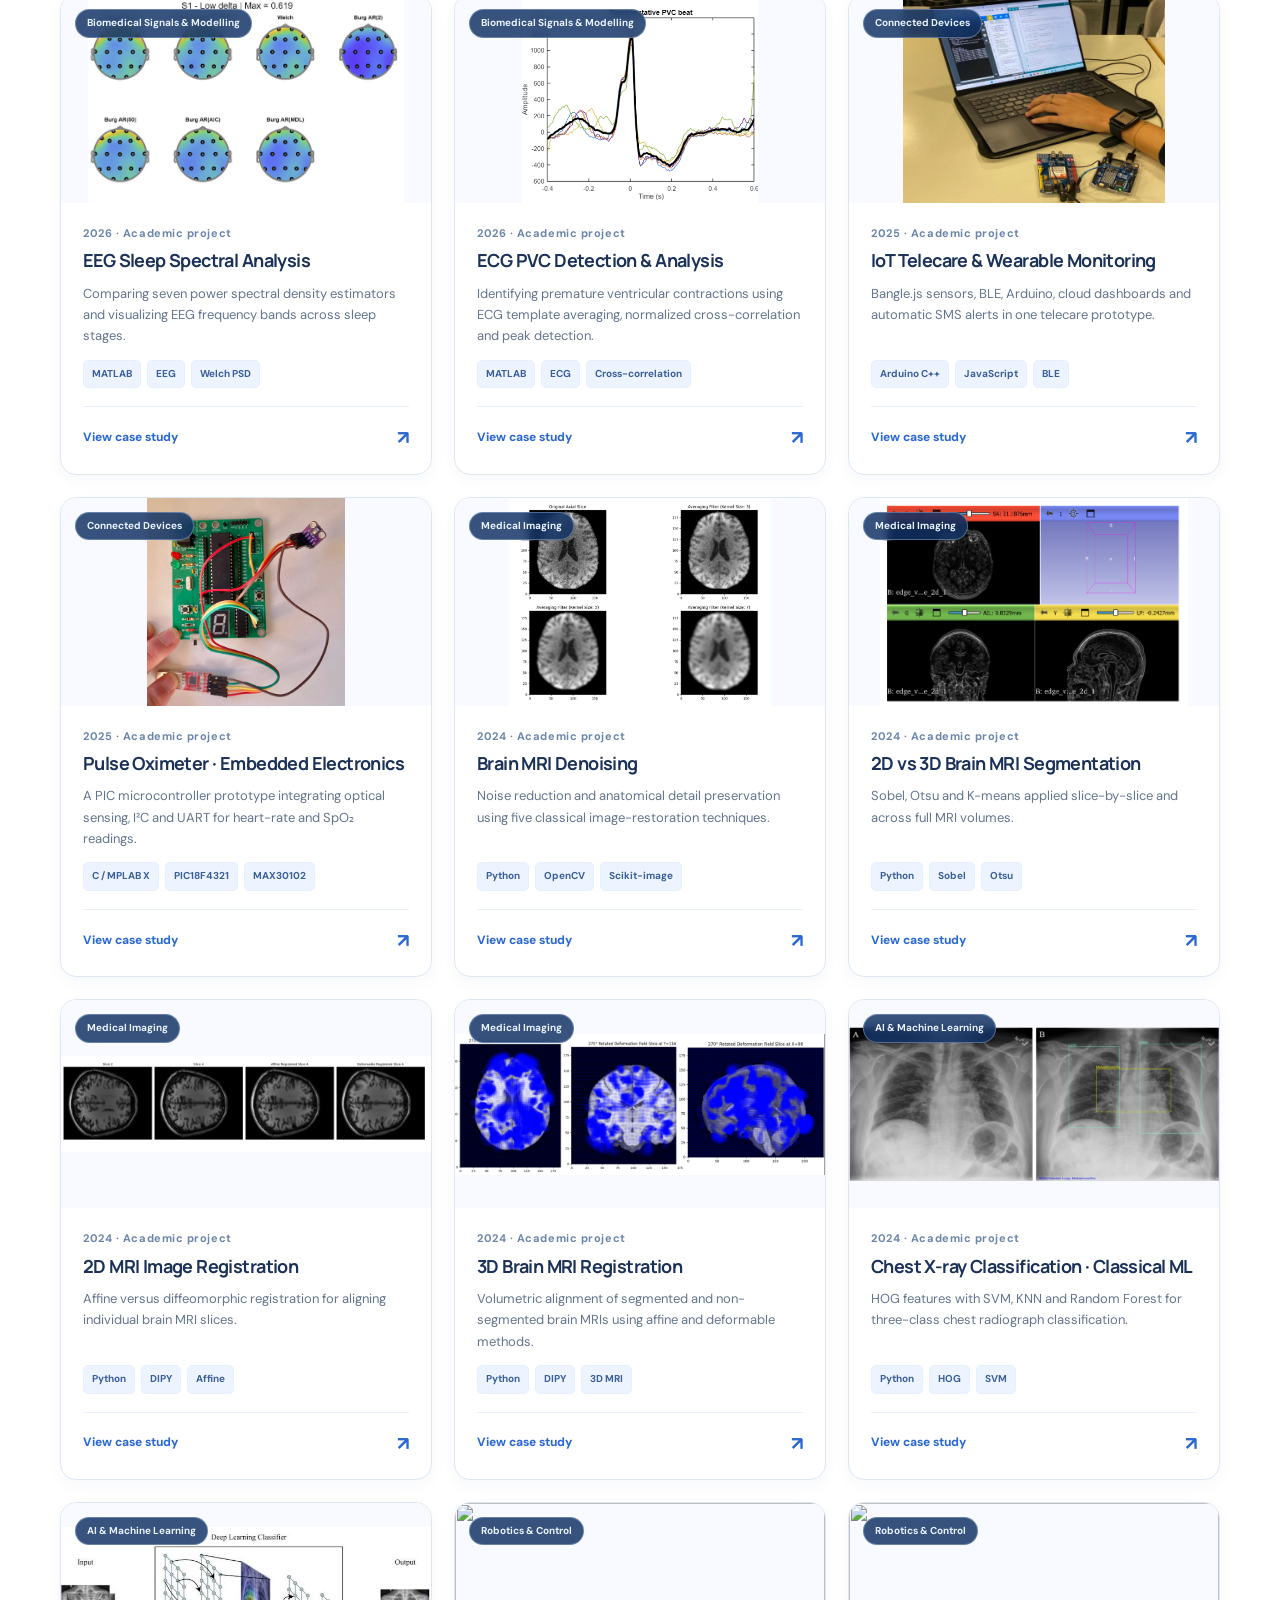
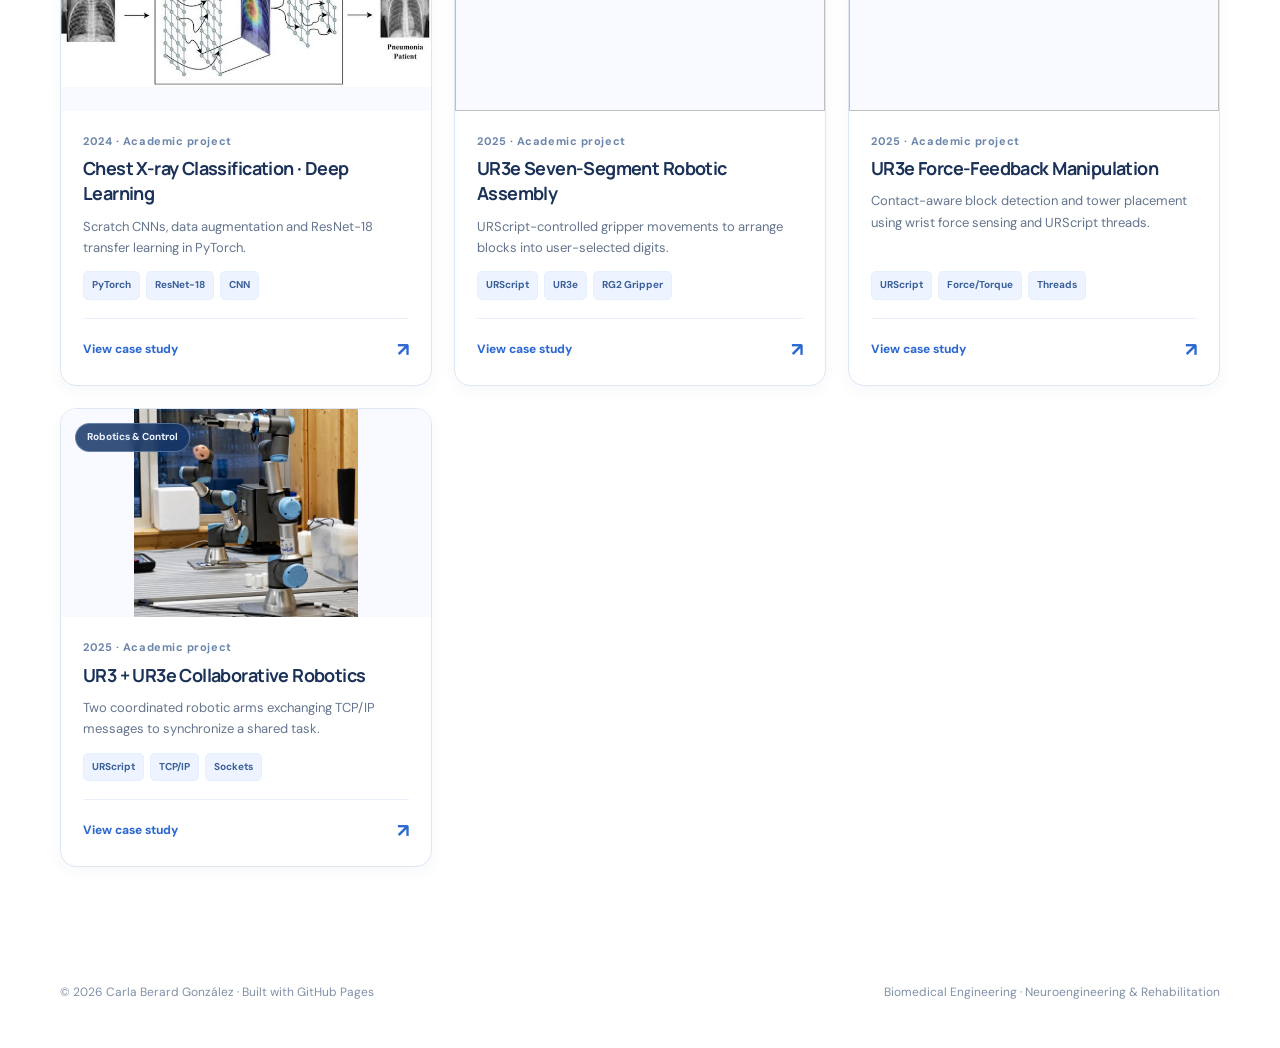
==== commit f3efe13d: "Add files via upload" ====
--- a/index.html
+++ b/index.html
@@ -65,7 +65,5 @@
  .hero-shell .ppt-portfolio-collage .ppt-tile.figure img{object-fit:contain!important;}
 }
 </style></head><body><a class="skip" href="#main">Skip to content</a>
-<div class="hero-shell"><header class="site-nav wrap"><a class="brand brand-with-photo" href="index.html"><img class="brand-profile-photo" src="carla-profile.png" alt="" width="108" height="108" decoding="async"><span class="brand-name">CARLA <em>BERARD GONZÁLEZ</em></span></a><nav class="nav-links" aria-label="Primary navigation"><a href="index.html#projects">Projects</a><a href="index.html#contact">Contact</a><a class="nav-cta" href="index.html#projects">View work ↗</a></nav></header><main id="main"><div class="portfolio-photo-section" aria-label="Original photographs and experimental results from biomedical engineering projects"><div class="portfolio-collage ppt-portfolio-collage"><figure class="collage-frame ppt-tile ppt-tile-1 photo" style="left:0.00000%;top:0.00000%;width:30.90278%;height:33.49999%"><img src="presentation.png" alt="Presentation of machine-learning nanomotor research" loading="eager" decoding="async"></figure><figure class="collage-frame ppt-tile ppt-tile-2 photo" style="left:30.90278%;top:0.00000%;width:21.52778%;height:33.49999%"><img src="electronics.png" alt="Embedded electronics circuit board" loading="eager" decoding="async"></figure><figure class="collage-frame ppt-tile ppt-tile-3 photo" style="left:52.43056%;top:0.00000%;width:47.43056%;height:33.49999%"><img src="robots.png" alt="Collaborative UR3 and UR3e robotics" loading="eager" decoding="async"></figure><figure class="collage-frame ppt-tile ppt-tile-4 figure" style="left:0.00000%;top:33.71271%;width:26.04167%;height:32.07456%"><img src="assistive-torque-signal.png" alt="Assistive torque and frequency adaptation signal plots" loading="eager" decoding="async"></figure><figure class="collage-frame ppt-tile ppt-tile-5 figure" style="left:26.04167%;top:39.11886%;width:35.41667%;height:21.26224%"><img src="mri-registration-comparison.png" alt="Fixed, moving, and affine-registered brain MRI image comparison" loading="eager" decoding="async"></figure><figure class="collage-frame ppt-tile ppt-tile-6 photo" style="left:61.45833%;top:33.49999%;width:13.54167%;height:32.50000%"><img src="wearable.png" alt="Wearable wireless antenna sensor" loading="eager" decoding="async"></figure><figure class="collage-frame ppt-tile ppt-tile-7 photo" style="left:75.00000%;top:33.49999%;width:24.86111%;height:32.50000%"><img src="coding.png" alt="IoT hardware and programming on a laptop" loading="eager" decoding="async"></figure><figure class="collage-frame ppt-tile ppt-tile-8 photo" style="left:0.00000%;top:65.99999%;width:20.83333%;height:34.00000%"><img src="experiment.png" alt="Experimental laboratory measurement setup" loading="eager" decoding="async"></figure><figure class="collage-frame ppt-tile ppt-tile-9 figure" style="left:20.83333%;top:75.58055%;width:23.26389%;height:14.83887%"><img src="eeg-maps.png" alt="EEG scalp topography results" loading="eager" decoding="async"></figure><figure class="collage-frame ppt-tile ppt-tile-10 figure" style="left:44.09722%;top:75.82825%;width:23.26389%;height:14.34348%"><img src="eeg-psd.png" alt="EEG spectral power density results" loading="eager" decoding="async"></figure><figure class="collage-frame ppt-tile ppt-tile-11 photo" style="left:67.36111%;top:65.99999%;width:32.50000%;height:33.72376%"><img src="prosthetic.png" alt="Robotic prosthetic hand and arm" loading="eager" decoding="async"></figure></div></div><div class="hero-mosaic-wash" aria-hidden="true"></div><div class="wrap hero hero-simple"><div class="hero-content"><h1>Exploring the intersection of<br><span>engineering, neuroscience and healthcare.</span></h1><p class="lead">Hi! I'm Carla, a Biomedical Engineer currently pursuing an MSc in Neuroengineering and Rehabilitation. I'm curious about how engineering and science can come together to solve medical challenges. I enjoy exploring new ideas, learning across disciplines and developing technologies that can make a real difference in healthcare. Here are some of the projects I've worked on so far!</p><div class="hero-actions"><a class="btn btn-primary" href="#projects">Explore my projects <span class="btn-arrow">↗</span></a></div></div></div></main></div>
-<section class="section" id="projects"><div class="wrap"><div class="section-heading"><div><h2>My portfolio</h2></div></div><div class="search-tools"><div class="filters" id="filters"><button class="filter active" type="button" data-filter="All" aria-pressed="true">All projects</button><button class="filter" type="button" data-filter="AI & Machine Learning">AI & ML</button><button class="filter" type="button" data-filter="Biomedical Signals & Modelling">Signals &amp; Modelling</button><button class="filter" type="button" data-filter="Medical Imaging">Medical Imaging</button><button class="filter" type="button" data-filter="Robotics & Control">Robotics</button><button class="filter" type="button" data-filter="Connected Devices">IoT / Wearables</button></div></div><div class="projects-grid" id="projectsGrid"></div><div class="empty-state" id="emptyState">No projects in this category.</div></div></section>
-
-<section class="section" id="contact"><div class="wrap"><div class="contact-block"><div><div class="eyebrow" style="color:#b9d5ff">Let's connect</div><h2>Interested in working together?</h2><p>Open to conversations about neurotechnology, rehabilitation, assistive systems and biomedical R&D.</p></div><div class="contact-actions" id="contactActions"><a class="btn btn-primary" href="#projects">See my work ↗</a></div></div></div></section><footer class="footer wrap"><span>© <span id="currentYear">2026</span> Carla Berard González · Built with GitHub Pages</span><span>Biomedical Engineering · Neuroengineering & Rehabilitation</span></footer><script src="config.js"></script><script src="projects.js"></script><script src="site.js"></script></body></html>+<div class="hero-shell"><header class="site-nav wrap"><a class="brand brand-with-photo" href="index.html"><img class="brand-profile-photo" src="carla-profile.png" alt="" width="108" height="108" decoding="async"><span class="brand-name">CARLA <em>BERARD GONZÁLEZ</em></span></a><nav class="nav-links" aria-label="Primary navigation"><a href="index.html#projects">Projects</a><a class="nav-cta" href="index.html#projects">View work ↗</a></nav></header><main id="main"><div class="portfolio-photo-section" aria-label="Original photographs and experimental results from biomedical engineering projects"><div class="portfolio-collage ppt-portfolio-collage"><figure class="collage-frame ppt-tile ppt-tile-1 photo" style="left:0.00000%;top:0.00000%;width:30.90278%;height:33.49999%"><img src="presentation.png" alt="Presentation of machine-learning nanomotor research" loading="eager" decoding="async"></figure><figure class="collage-frame ppt-tile ppt-tile-2 photo" style="left:30.90278%;top:0.00000%;width:21.52778%;height:33.49999%"><img src="electronics.png" alt="Embedded electronics circuit board" loading="eager" decoding="async"></figure><figure class="collage-frame ppt-tile ppt-tile-3 photo" style="left:52.43056%;top:0.00000%;width:47.43056%;height:33.49999%"><img src="robots.png" alt="Collaborative UR3 and UR3e robotics" loading="eager" decoding="async"></figure><figure class="collage-frame ppt-tile ppt-tile-4 figure" style="left:0.00000%;top:33.71271%;width:26.04167%;height:32.07456%"><img src="assistive-torque-signal.png" alt="Assistive torque and frequency adaptation signal plots" loading="eager" decoding="async"></figure><figure class="collage-frame ppt-tile ppt-tile-5 figure" style="left:26.04167%;top:39.11886%;width:35.41667%;height:21.26224%"><img src="mri-registration-comparison.png" alt="Fixed, moving, and affine-registered brain MRI image comparison" loading="eager" decoding="async"></figure><figure class="collage-frame ppt-tile ppt-tile-6 photo" style="left:61.45833%;top:33.49999%;width:13.54167%;height:32.50000%"><img src="wearable.png" alt="Wearable wireless antenna sensor" loading="eager" decoding="async"></figure><figure class="collage-frame ppt-tile ppt-tile-7 photo" style="left:75.00000%;top:33.49999%;width:24.86111%;height:32.50000%"><img src="coding.png" alt="IoT hardware and programming on a laptop" loading="eager" decoding="async"></figure><figure class="collage-frame ppt-tile ppt-tile-8 photo" style="left:0.00000%;top:65.99999%;width:20.83333%;height:34.00000%"><img src="experiment.png" alt="Experimental laboratory measurement setup" loading="eager" decoding="async"></figure><figure class="collage-frame ppt-tile ppt-tile-9 figure" style="left:20.83333%;top:75.58055%;width:23.26389%;height:14.83887%"><img src="eeg-maps.png" alt="EEG scalp topography results" loading="eager" decoding="async"></figure><figure class="collage-frame ppt-tile ppt-tile-10 figure" style="left:44.09722%;top:75.82825%;width:23.26389%;height:14.34348%"><img src="eeg-psd.png" alt="EEG spectral power density results" loading="eager" decoding="async"></figure><figure class="collage-frame ppt-tile ppt-tile-11 photo" style="left:67.36111%;top:65.99999%;width:32.50000%;height:33.72376%"><img src="prosthetic.png" alt="Robotic prosthetic hand and arm" loading="eager" decoding="async"></figure></div></div><div class="hero-mosaic-wash" aria-hidden="true"></div><div class="wrap hero hero-simple"><div class="hero-content"><h1>Exploring the intersection of<br><span>engineering, neuroscience and healthcare.</span></h1><p class="lead">Hi! I'm Carla, a Biomedical Engineer currently pursuing an MSc in Neuroengineering and Rehabilitation. I'm curious about how engineering and science can come together to solve medical challenges. I enjoy exploring new ideas, learning across disciplines and developing technologies that can make a real difference in healthcare. Here are some of the projects I've worked on so far!</p><div class="hero-actions"><a class="btn btn-primary" href="#projects">Explore my projects <span class="btn-arrow">↗</span></a></div></div></div></main></div>
+<section class="section" id="projects"><div class="wrap"><div class="section-heading"><div><h2>My portfolio</h2></div></div><div class="search-tools"><div class="filters" id="filters"><button class="filter active" type="button" data-filter="All" aria-pressed="true">All projects</button><button class="filter" type="button" data-filter="AI & Machine Learning">AI & ML</button><button class="filter" type="button" data-filter="Biomedical Signals & Modelling">Signals &amp; Modelling</button><button class="filter" type="button" data-filter="Medical Imaging">Medical Imaging</button><button class="filter" type="button" data-filter="Robotics & Control">Robotics</button><button class="filter" type="button" data-filter="Connected Devices">IoT / Wearables</button></div></div><div class="projects-grid" id="projectsGrid"></div><div class="empty-state" id="emptyState">No projects in this category.</div></div></section><div id="contactActions" hidden aria-hidden="true"></div><footer class="footer wrap"><span>© <span id="currentYear">2026</span> Carla Berard González · Built with GitHub Pages</span><span>Biomedical Engineering · Neuroengineering & Rehabilitation</span></footer><script src="config.js"></script><script src="projects.js"></script><script src="site.js"></script></body></html>
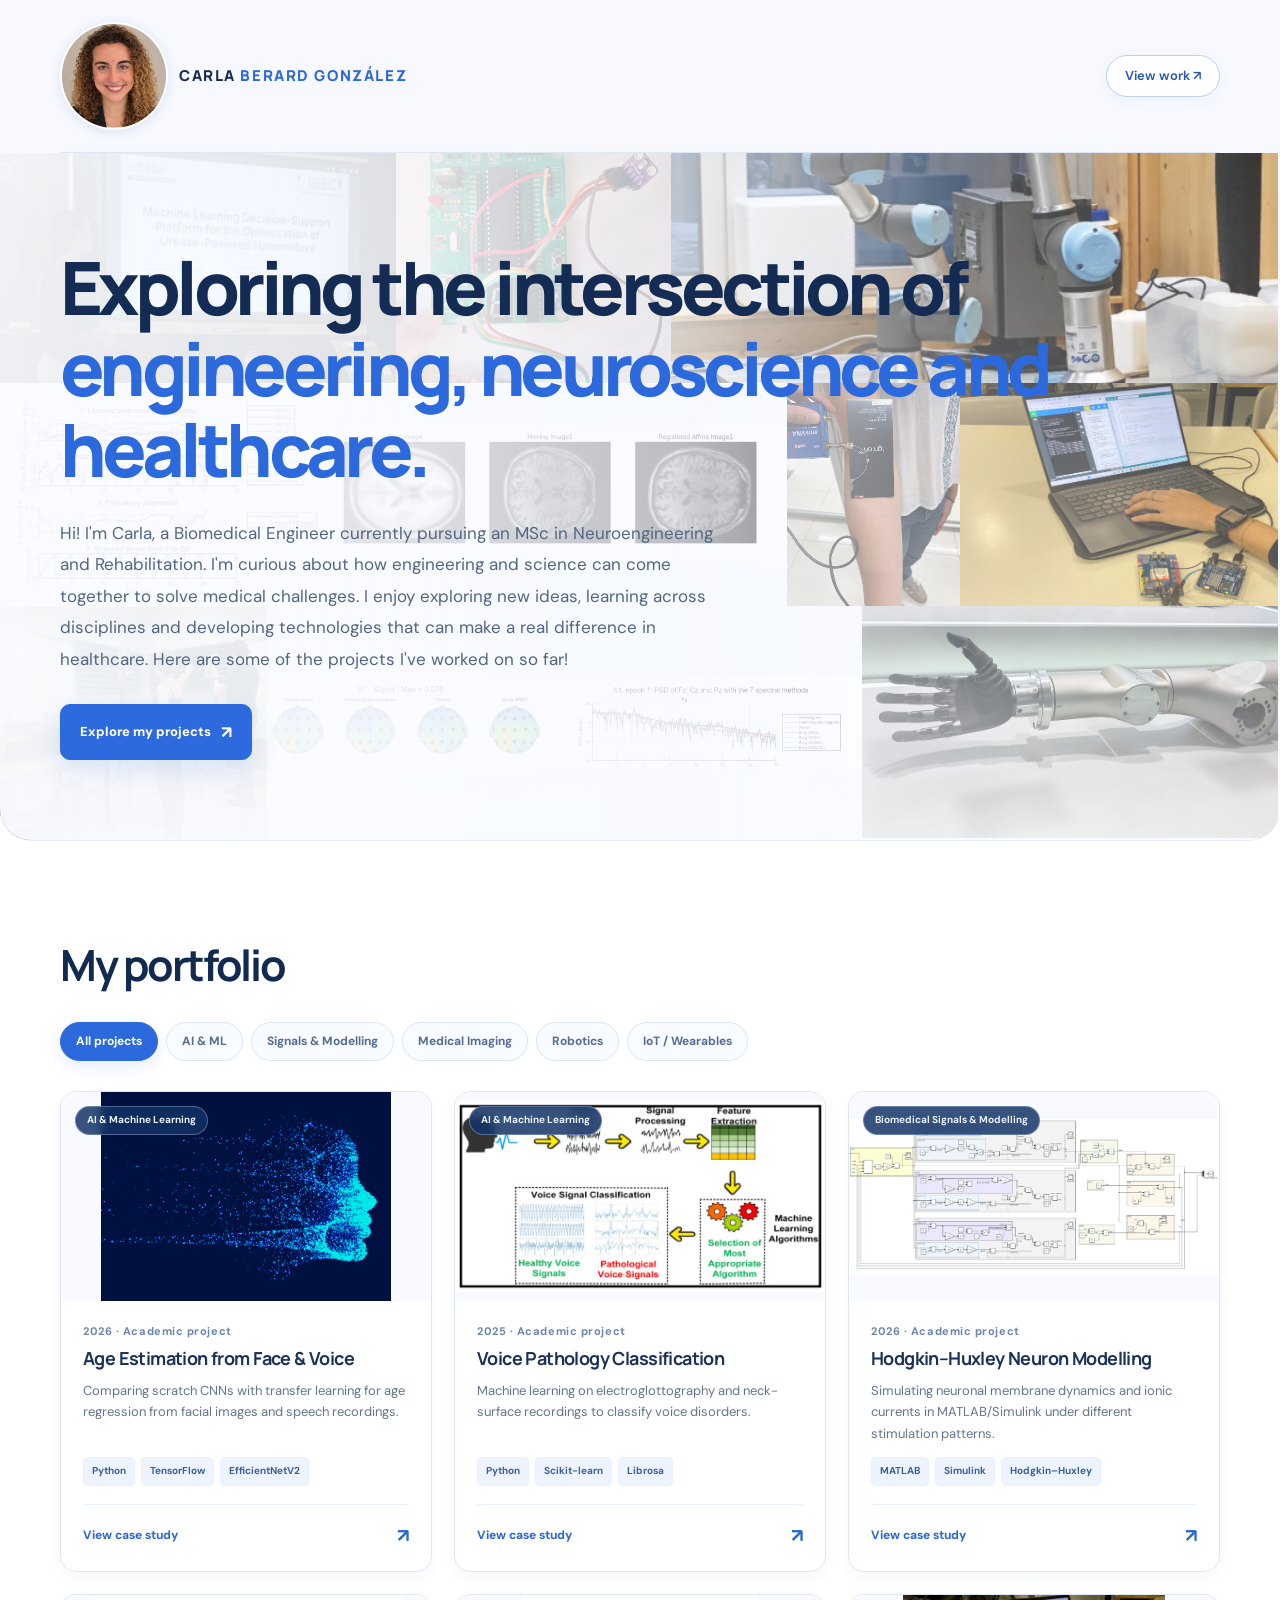
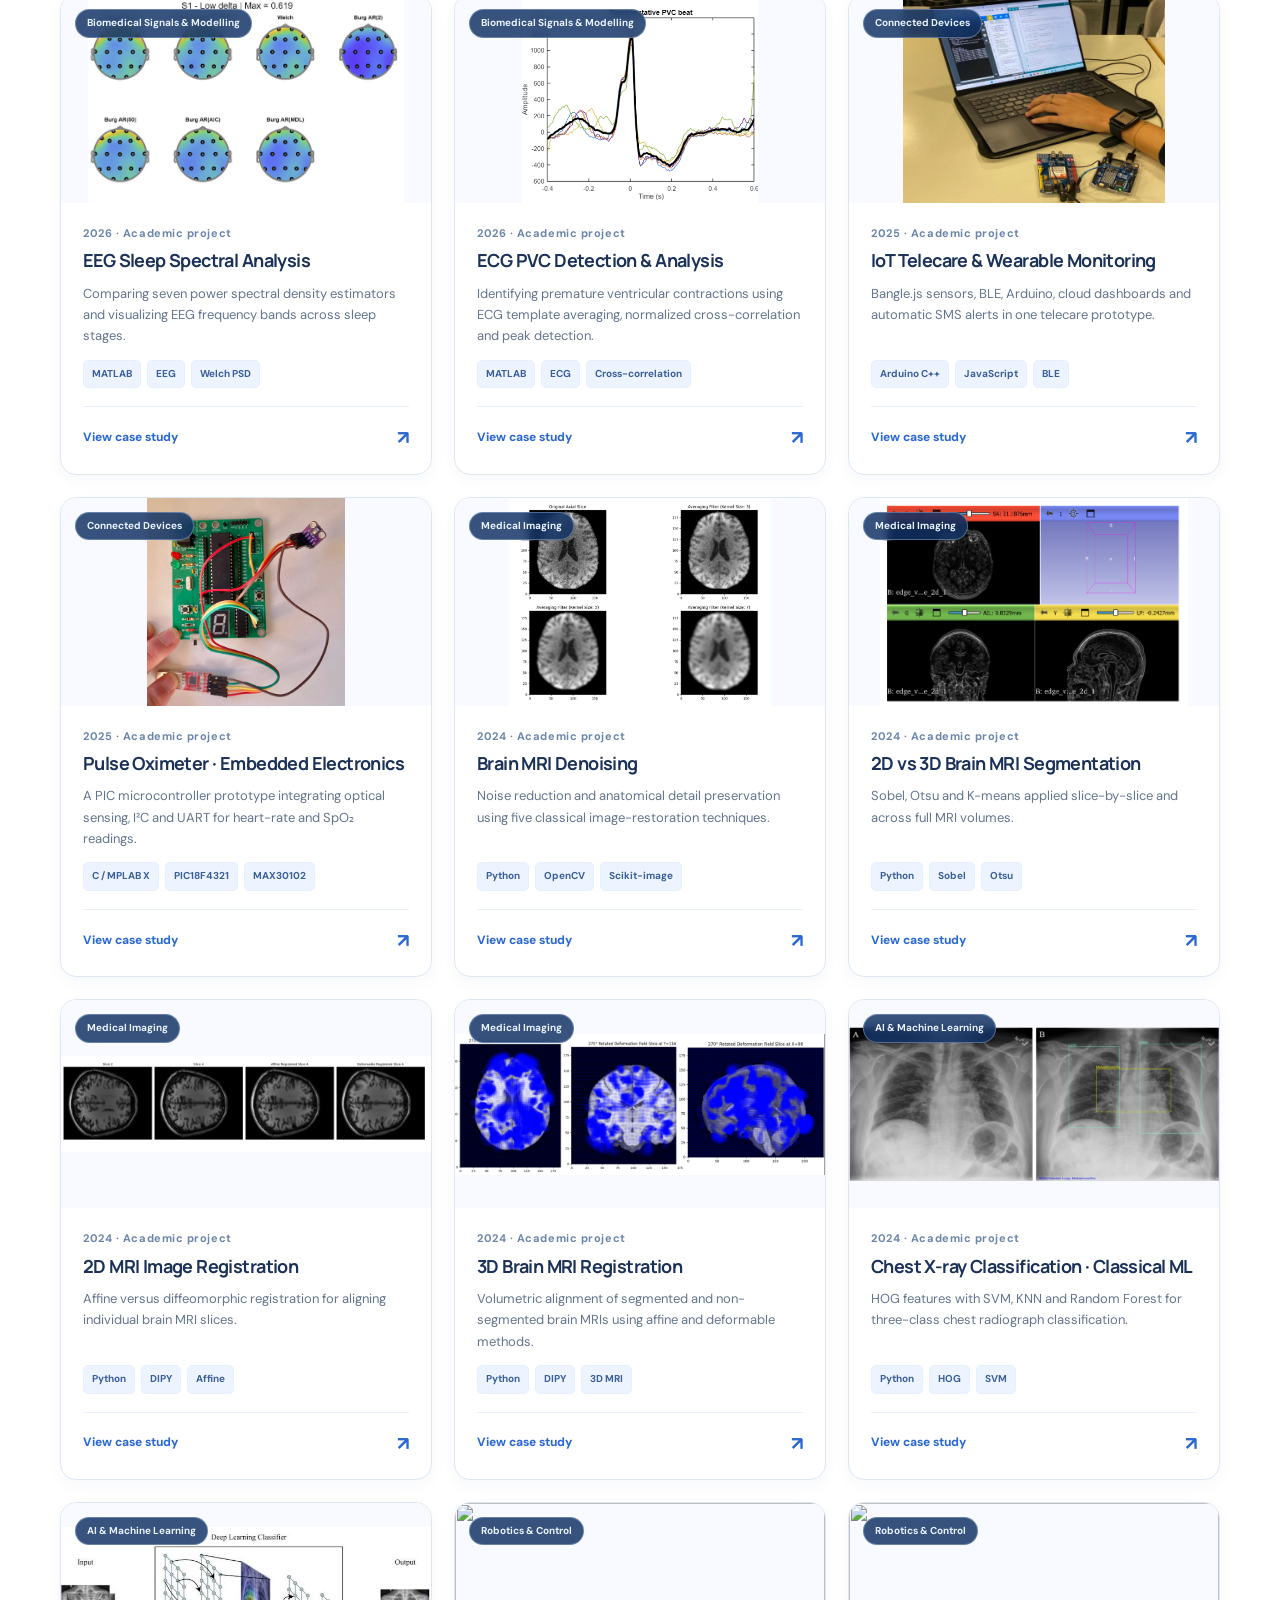
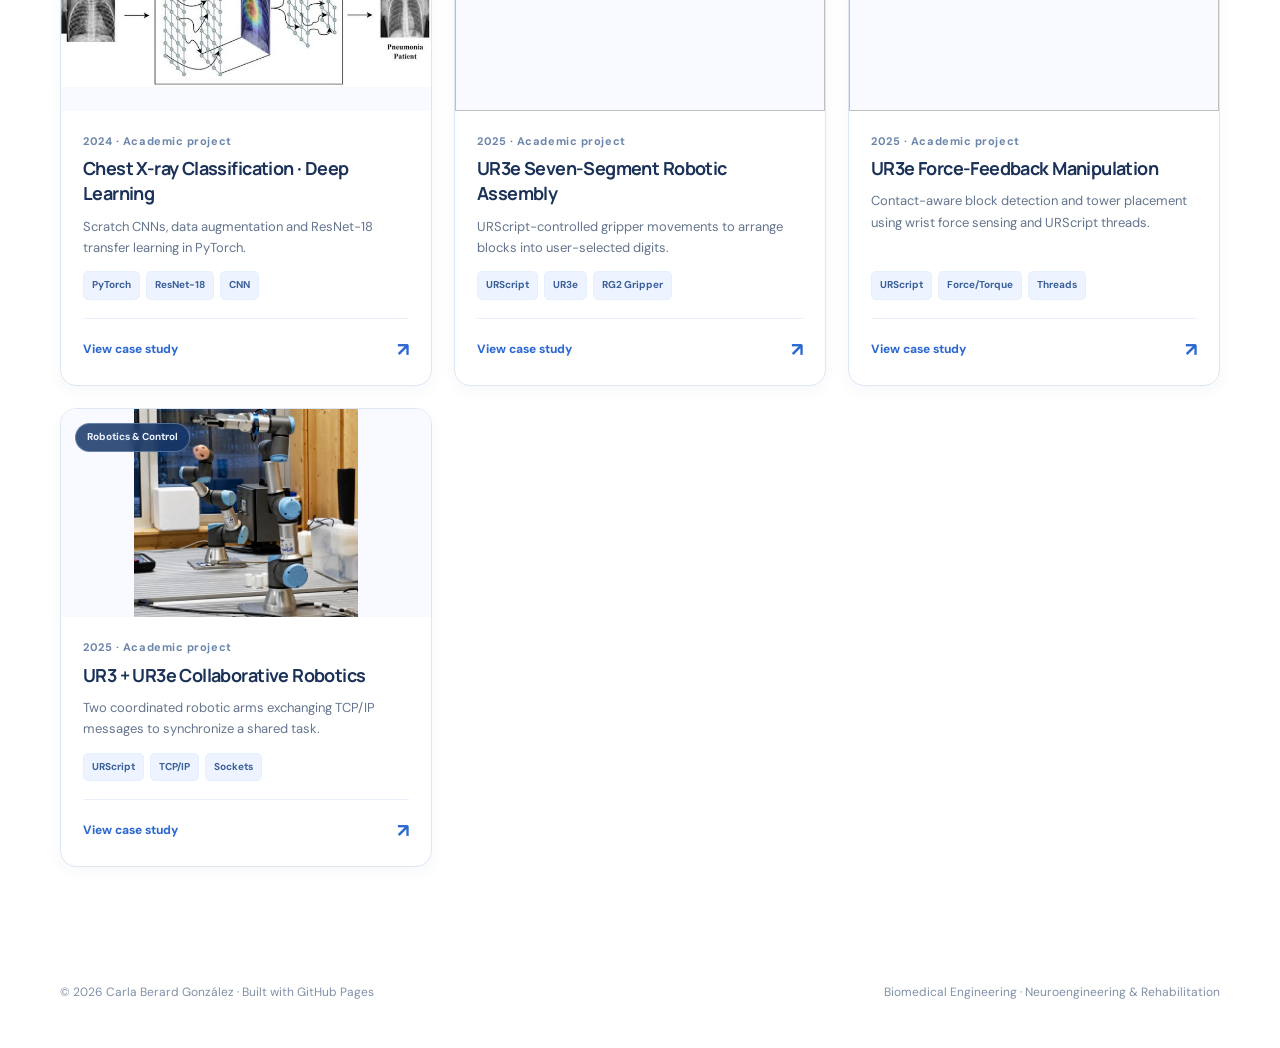
==== commit 0428cbca: "Add files via upload" ====
--- a/index.html
+++ b/index.html
@@ -65,5 +65,5 @@
  .hero-shell .ppt-portfolio-collage .ppt-tile.figure img{object-fit:contain!important;}
 }
 </style></head><body><a class="skip" href="#main">Skip to content</a>
-<div class="hero-shell"><header class="site-nav wrap"><a class="brand brand-with-photo" href="index.html"><img class="brand-profile-photo" src="carla-profile.png" alt="" width="108" height="108" decoding="async"><span class="brand-name">CARLA <em>BERARD GONZÁLEZ</em></span></a><nav class="nav-links" aria-label="Primary navigation"><a href="index.html#projects">Projects</a><a class="nav-cta" href="index.html#projects">View work ↗</a></nav></header><main id="main"><div class="portfolio-photo-section" aria-label="Original photographs and experimental results from biomedical engineering projects"><div class="portfolio-collage ppt-portfolio-collage"><figure class="collage-frame ppt-tile ppt-tile-1 photo" style="left:0.00000%;top:0.00000%;width:30.90278%;height:33.49999%"><img src="presentation.png" alt="Presentation of machine-learning nanomotor research" loading="eager" decoding="async"></figure><figure class="collage-frame ppt-tile ppt-tile-2 photo" style="left:30.90278%;top:0.00000%;width:21.52778%;height:33.49999%"><img src="electronics.png" alt="Embedded electronics circuit board" loading="eager" decoding="async"></figure><figure class="collage-frame ppt-tile ppt-tile-3 photo" style="left:52.43056%;top:0.00000%;width:47.43056%;height:33.49999%"><img src="robots.png" alt="Collaborative UR3 and UR3e robotics" loading="eager" decoding="async"></figure><figure class="collage-frame ppt-tile ppt-tile-4 figure" style="left:0.00000%;top:33.71271%;width:26.04167%;height:32.07456%"><img src="assistive-torque-signal.png" alt="Assistive torque and frequency adaptation signal plots" loading="eager" decoding="async"></figure><figure class="collage-frame ppt-tile ppt-tile-5 figure" style="left:26.04167%;top:39.11886%;width:35.41667%;height:21.26224%"><img src="mri-registration-comparison.png" alt="Fixed, moving, and affine-registered brain MRI image comparison" loading="eager" decoding="async"></figure><figure class="collage-frame ppt-tile ppt-tile-6 photo" style="left:61.45833%;top:33.49999%;width:13.54167%;height:32.50000%"><img src="wearable.png" alt="Wearable wireless antenna sensor" loading="eager" decoding="async"></figure><figure class="collage-frame ppt-tile ppt-tile-7 photo" style="left:75.00000%;top:33.49999%;width:24.86111%;height:32.50000%"><img src="coding.png" alt="IoT hardware and programming on a laptop" loading="eager" decoding="async"></figure><figure class="collage-frame ppt-tile ppt-tile-8 photo" style="left:0.00000%;top:65.99999%;width:20.83333%;height:34.00000%"><img src="experiment.png" alt="Experimental laboratory measurement setup" loading="eager" decoding="async"></figure><figure class="collage-frame ppt-tile ppt-tile-9 figure" style="left:20.83333%;top:75.58055%;width:23.26389%;height:14.83887%"><img src="eeg-maps.png" alt="EEG scalp topography results" loading="eager" decoding="async"></figure><figure class="collage-frame ppt-tile ppt-tile-10 figure" style="left:44.09722%;top:75.82825%;width:23.26389%;height:14.34348%"><img src="eeg-psd.png" alt="EEG spectral power density results" loading="eager" decoding="async"></figure><figure class="collage-frame ppt-tile ppt-tile-11 photo" style="left:67.36111%;top:65.99999%;width:32.50000%;height:33.72376%"><img src="prosthetic.png" alt="Robotic prosthetic hand and arm" loading="eager" decoding="async"></figure></div></div><div class="hero-mosaic-wash" aria-hidden="true"></div><div class="wrap hero hero-simple"><div class="hero-content"><h1>Exploring the intersection of<br><span>engineering, neuroscience and healthcare.</span></h1><p class="lead">Hi! I'm Carla, a Biomedical Engineer currently pursuing an MSc in Neuroengineering and Rehabilitation. I'm curious about how engineering and science can come together to solve medical challenges. I enjoy exploring new ideas, learning across disciplines and developing technologies that can make a real difference in healthcare. Here are some of the projects I've worked on so far!</p><div class="hero-actions"><a class="btn btn-primary" href="#projects">Explore my projects <span class="btn-arrow">↗</span></a></div></div></div></main></div>
+<div class="hero-shell"><header class="site-nav wrap"><a class="brand brand-with-photo" href="index.html"><img class="brand-profile-photo" src="carla-profile.png" alt="" width="108" height="108" decoding="async"><span class="brand-name">CARLA <em>BERARD GONZÁLEZ</em></span></a><nav class="nav-links" aria-label="Primary navigation"><a class="nav-cta" href="index.html#projects">View work ↗</a></nav></header><main id="main"><div class="portfolio-photo-section" aria-label="Original photographs and experimental results from biomedical engineering projects"><div class="portfolio-collage ppt-portfolio-collage"><figure class="collage-frame ppt-tile ppt-tile-1 photo" style="left:0.00000%;top:0.00000%;width:30.90278%;height:33.49999%"><img src="presentation.png" alt="Presentation of machine-learning nanomotor research" loading="eager" decoding="async"></figure><figure class="collage-frame ppt-tile ppt-tile-2 photo" style="left:30.90278%;top:0.00000%;width:21.52778%;height:33.49999%"><img src="electronics.png" alt="Embedded electronics circuit board" loading="eager" decoding="async"></figure><figure class="collage-frame ppt-tile ppt-tile-3 photo" style="left:52.43056%;top:0.00000%;width:47.43056%;height:33.49999%"><img src="robots.png" alt="Collaborative UR3 and UR3e robotics" loading="eager" decoding="async"></figure><figure class="collage-frame ppt-tile ppt-tile-4 figure" style="left:0.00000%;top:33.71271%;width:26.04167%;height:32.07456%"><img src="assistive-torque-signal.png" alt="Assistive torque and frequency adaptation signal plots" loading="eager" decoding="async"></figure><figure class="collage-frame ppt-tile ppt-tile-5 figure" style="left:26.04167%;top:39.11886%;width:35.41667%;height:21.26224%"><img src="mri-registration-comparison.png" alt="Fixed, moving, and affine-registered brain MRI image comparison" loading="eager" decoding="async"></figure><figure class="collage-frame ppt-tile ppt-tile-6 photo" style="left:61.45833%;top:33.49999%;width:13.54167%;height:32.50000%"><img src="wearable.png" alt="Wearable wireless antenna sensor" loading="eager" decoding="async"></figure><figure class="collage-frame ppt-tile ppt-tile-7 photo" style="left:75.00000%;top:33.49999%;width:24.86111%;height:32.50000%"><img src="coding.png" alt="IoT hardware and programming on a laptop" loading="eager" decoding="async"></figure><figure class="collage-frame ppt-tile ppt-tile-8 photo" style="left:0.00000%;top:65.99999%;width:20.83333%;height:34.00000%"><img src="experiment.png" alt="Experimental laboratory measurement setup" loading="eager" decoding="async"></figure><figure class="collage-frame ppt-tile ppt-tile-9 figure" style="left:20.83333%;top:75.58055%;width:23.26389%;height:14.83887%"><img src="eeg-maps.png" alt="EEG scalp topography results" loading="eager" decoding="async"></figure><figure class="collage-frame ppt-tile ppt-tile-10 figure" style="left:44.09722%;top:75.82825%;width:23.26389%;height:14.34348%"><img src="eeg-psd.png" alt="EEG spectral power density results" loading="eager" decoding="async"></figure><figure class="collage-frame ppt-tile ppt-tile-11 photo" style="left:67.36111%;top:65.99999%;width:32.50000%;height:33.72376%"><img src="prosthetic.png" alt="Robotic prosthetic hand and arm" loading="eager" decoding="async"></figure></div></div><div class="hero-mosaic-wash" aria-hidden="true"></div><div class="wrap hero hero-simple"><div class="hero-content"><h1>Exploring the intersection of<br><span>engineering, neuroscience and healthcare.</span></h1><p class="lead">Hi! I'm Carla, a Biomedical Engineer currently pursuing an MSc in Neuroengineering and Rehabilitation. I'm curious about how engineering and science can come together to solve medical challenges. I enjoy exploring new ideas, learning across disciplines and developing technologies that can make a real difference in healthcare. Here are some of the projects I've worked on so far!</p><div class="hero-actions"><a class="btn btn-primary" href="#projects">Explore my projects <span class="btn-arrow">↗</span></a></div></div></div></main></div>
 <section class="section" id="projects"><div class="wrap"><div class="section-heading"><div><h2>My portfolio</h2></div></div><div class="search-tools"><div class="filters" id="filters"><button class="filter active" type="button" data-filter="All" aria-pressed="true">All projects</button><button class="filter" type="button" data-filter="AI & Machine Learning">AI & ML</button><button class="filter" type="button" data-filter="Biomedical Signals & Modelling">Signals &amp; Modelling</button><button class="filter" type="button" data-filter="Medical Imaging">Medical Imaging</button><button class="filter" type="button" data-filter="Robotics & Control">Robotics</button><button class="filter" type="button" data-filter="Connected Devices">IoT / Wearables</button></div></div><div class="projects-grid" id="projectsGrid"></div><div class="empty-state" id="emptyState">No projects in this category.</div></div></section><div id="contactActions" hidden aria-hidden="true"></div><footer class="footer wrap"><span>© <span id="currentYear">2026</span> Carla Berard González · Built with GitHub Pages</span><span>Biomedical Engineering · Neuroengineering & Rehabilitation</span></footer><script src="config.js"></script><script src="projects.js"></script><script src="site.js"></script></body></html>
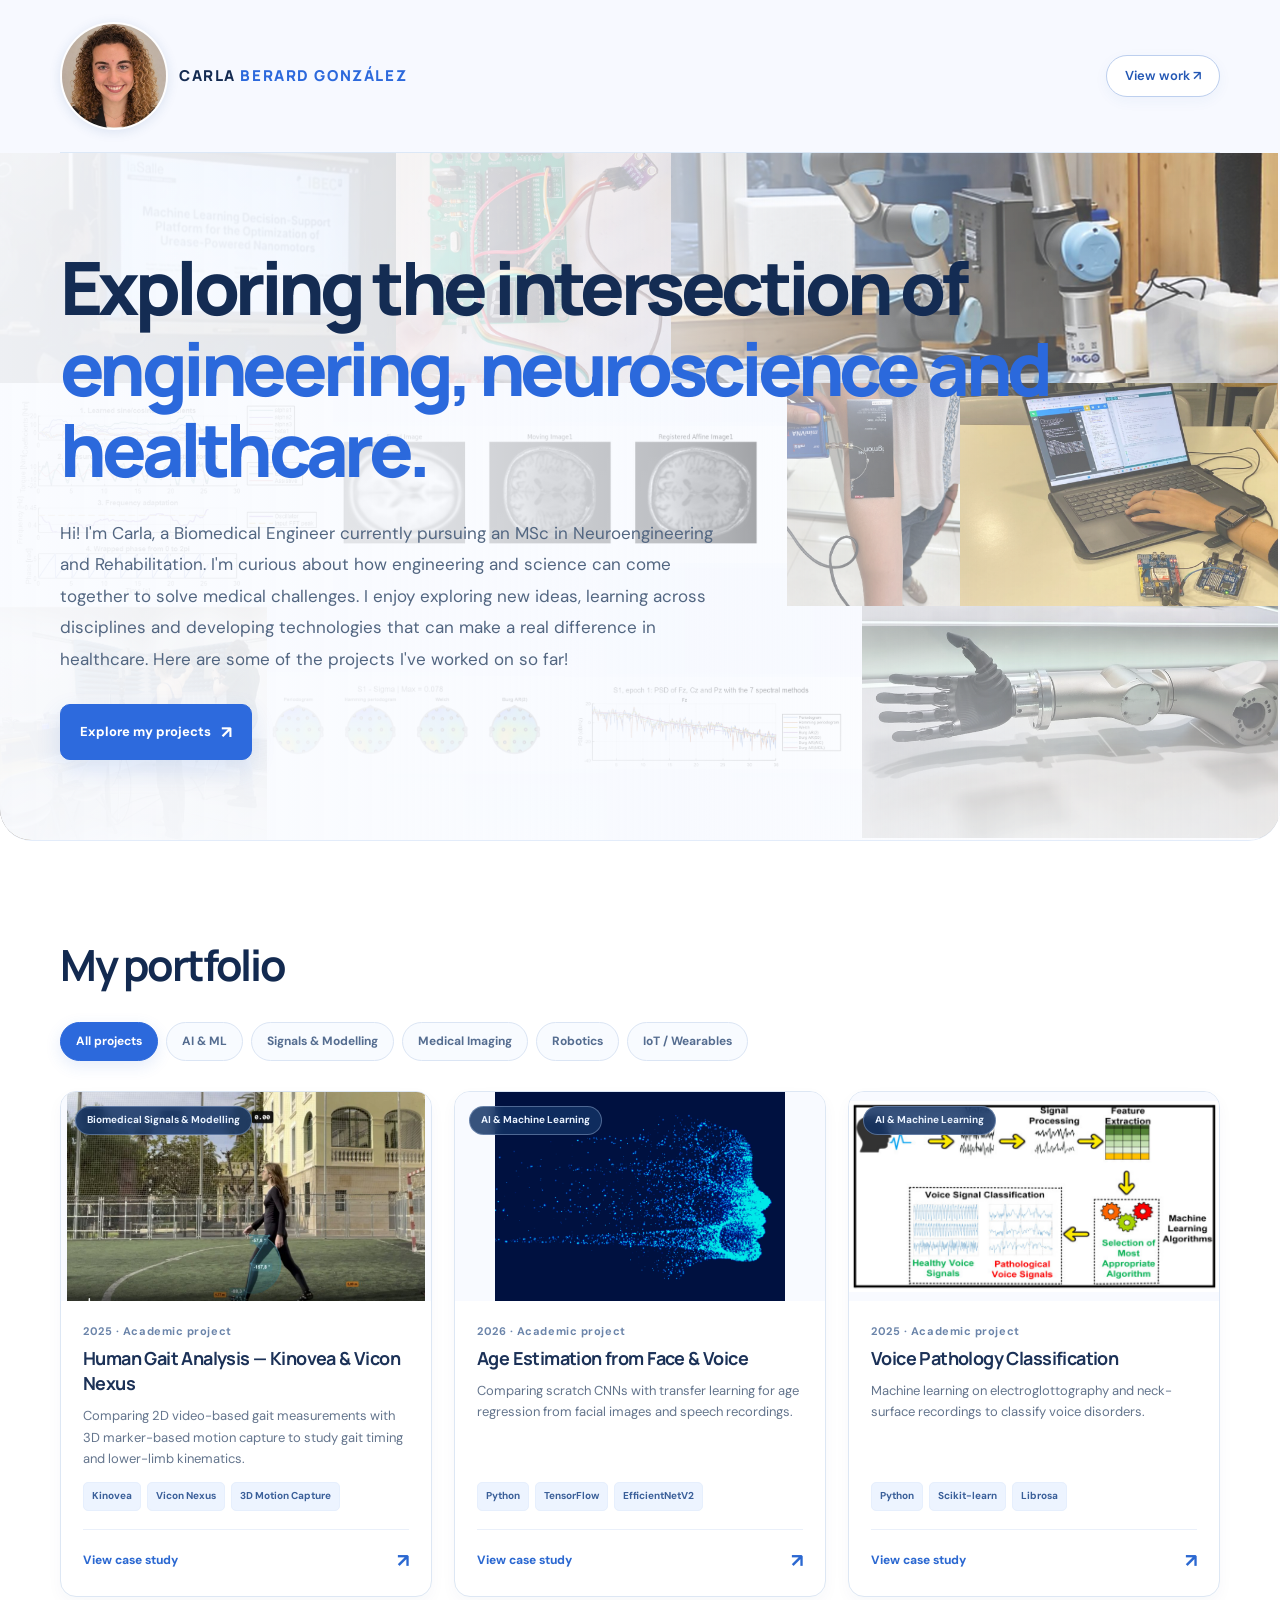
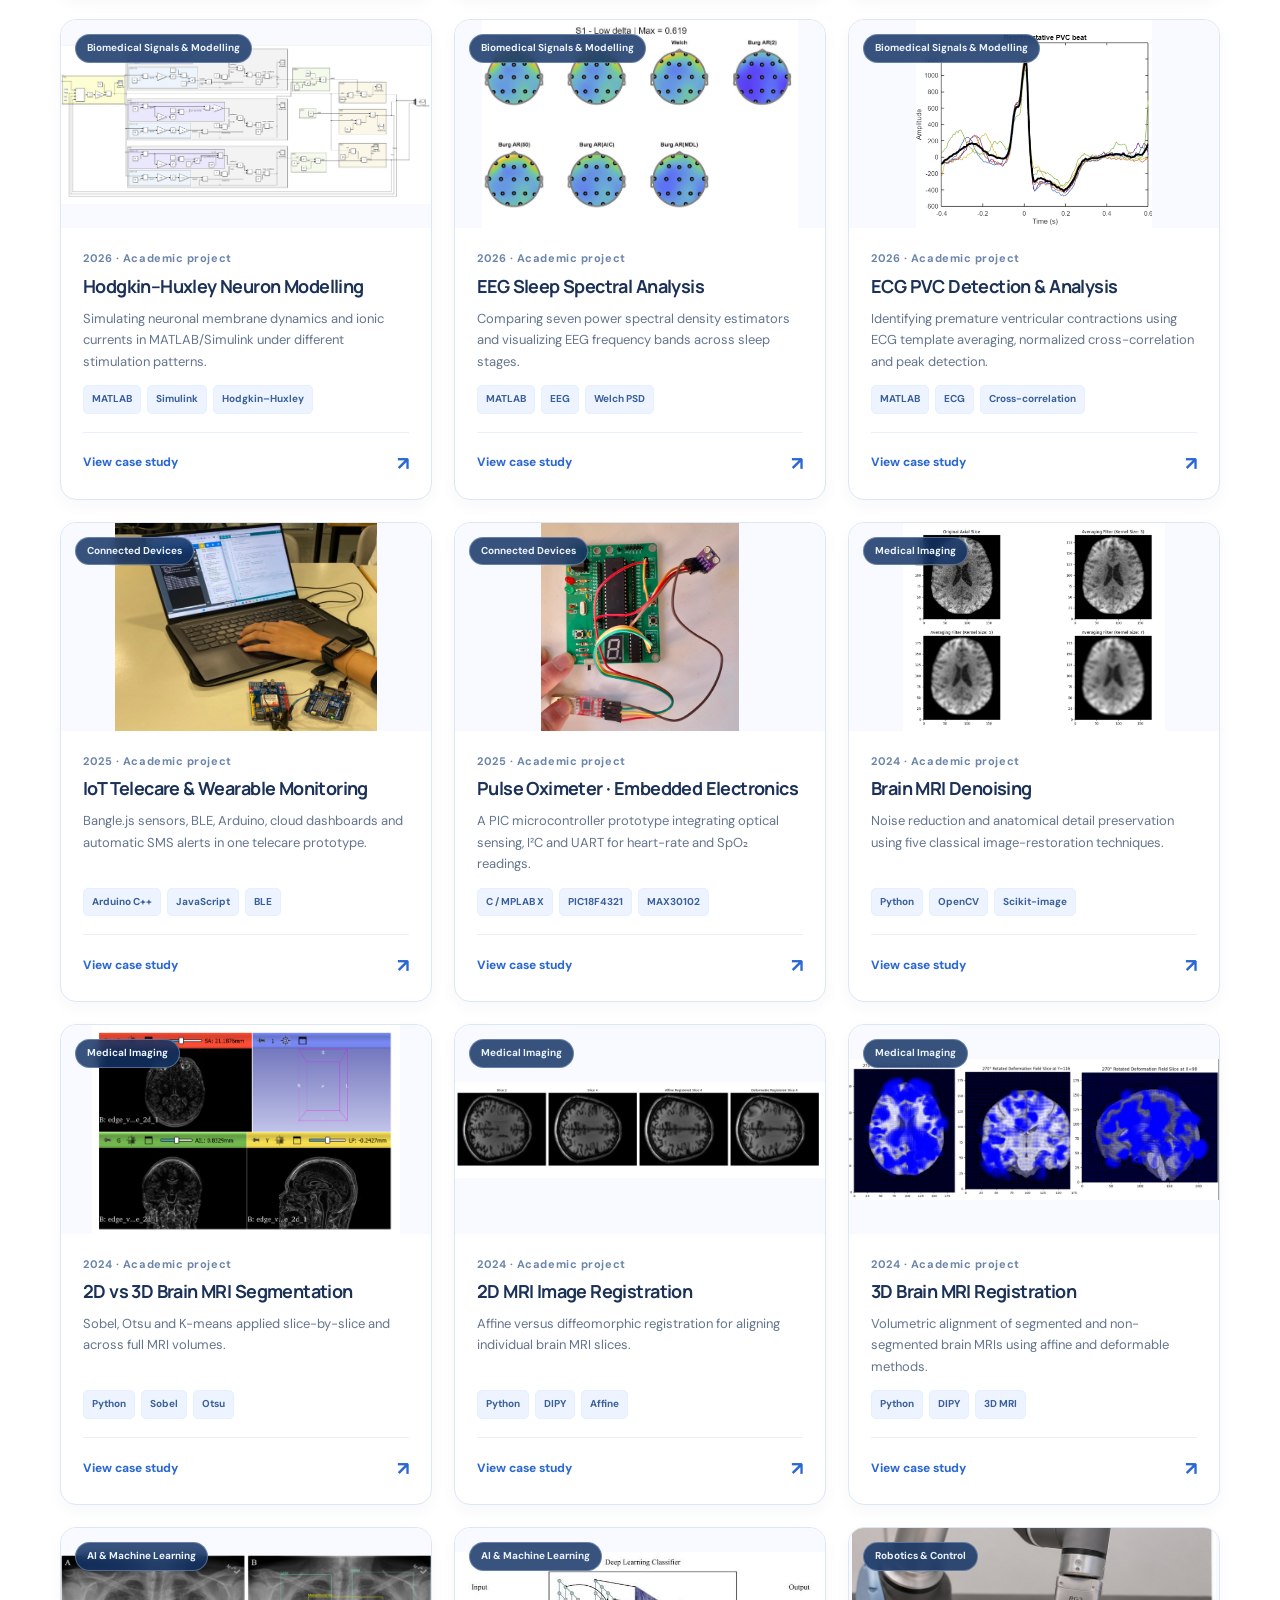
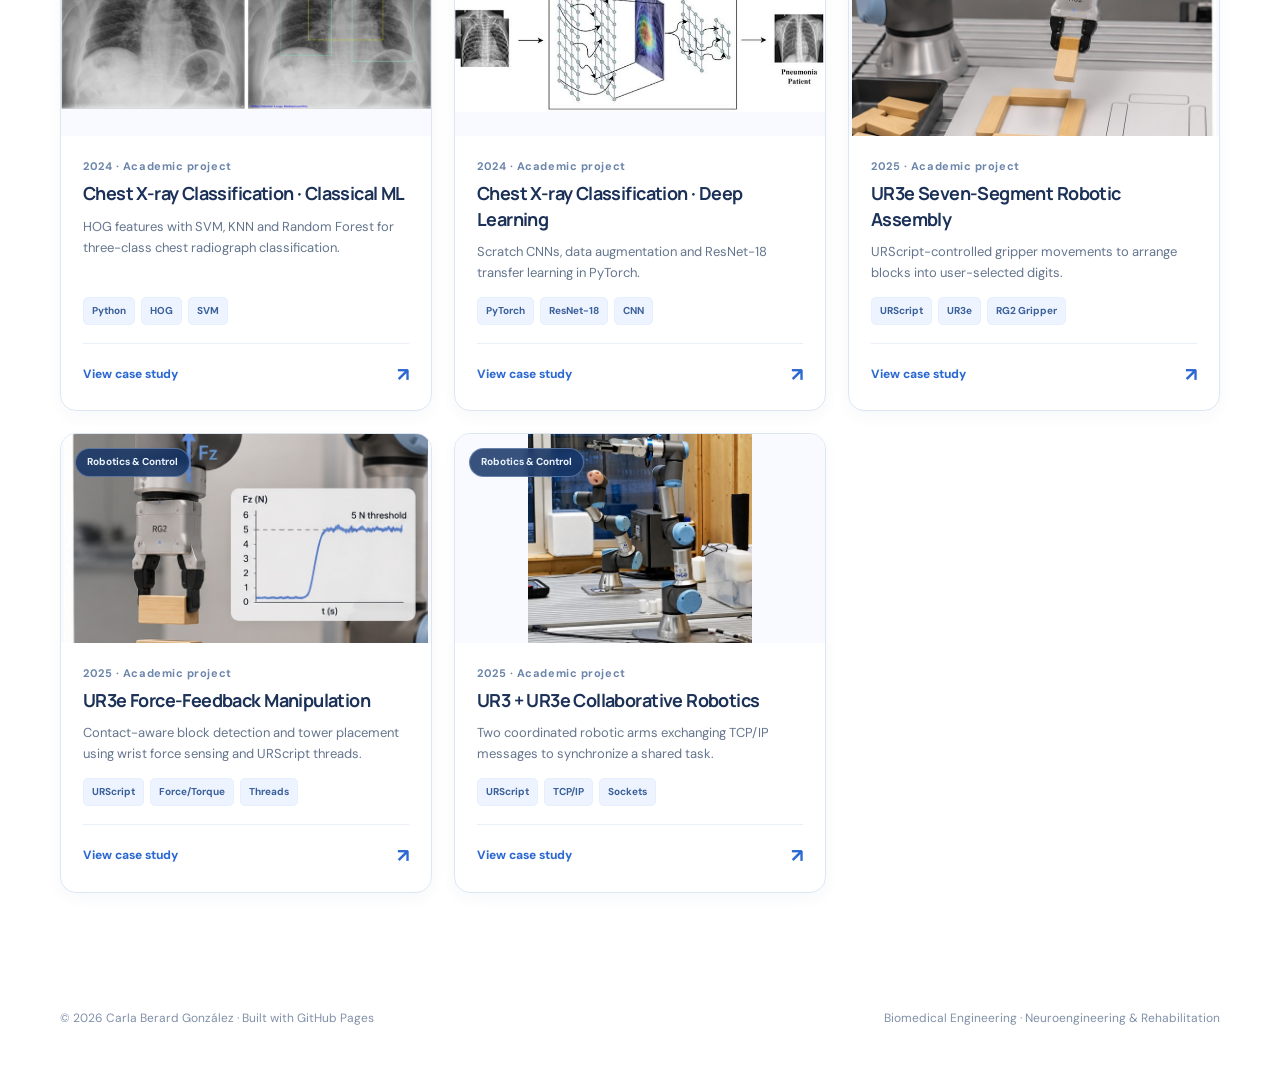
==== commit 8f7cfb1a: "Add files via upload" ====
--- a/index.html
+++ b/index.html
@@ -65,5 +65,5 @@
  .hero-shell .ppt-portfolio-collage .ppt-tile.figure img{object-fit:contain!important;}
 }
 </style></head><body><a class="skip" href="#main">Skip to content</a>
-<div class="hero-shell"><header class="site-nav wrap"><a class="brand brand-with-photo" href="index.html"><img class="brand-profile-photo" src="carla-profile.png" alt="" width="108" height="108" decoding="async"><span class="brand-name">CARLA <em>BERARD GONZÁLEZ</em></span></a><nav class="nav-links" aria-label="Primary navigation"><a class="nav-cta" href="index.html#projects">View work ↗</a></nav></header><main id="main"><div class="portfolio-photo-section" aria-label="Original photographs and experimental results from biomedical engineering projects"><div class="portfolio-collage ppt-portfolio-collage"><figure class="collage-frame ppt-tile ppt-tile-1 photo" style="left:0.00000%;top:0.00000%;width:30.90278%;height:33.49999%"><img src="presentation.png" alt="Presentation of machine-learning nanomotor research" loading="eager" decoding="async"></figure><figure class="collage-frame ppt-tile ppt-tile-2 photo" style="left:30.90278%;top:0.00000%;width:21.52778%;height:33.49999%"><img src="electronics.png" alt="Embedded electronics circuit board" loading="eager" decoding="async"></figure><figure class="collage-frame ppt-tile ppt-tile-3 photo" style="left:52.43056%;top:0.00000%;width:47.43056%;height:33.49999%"><img src="robots.png" alt="Collaborative UR3 and UR3e robotics" loading="eager" decoding="async"></figure><figure class="collage-frame ppt-tile ppt-tile-4 figure" style="left:0.00000%;top:33.71271%;width:26.04167%;height:32.07456%"><img src="assistive-torque-signal.png" alt="Assistive torque and frequency adaptation signal plots" loading="eager" decoding="async"></figure><figure class="collage-frame ppt-tile ppt-tile-5 figure" style="left:26.04167%;top:39.11886%;width:35.41667%;height:21.26224%"><img src="mri-registration-comparison.png" alt="Fixed, moving, and affine-registered brain MRI image comparison" loading="eager" decoding="async"></figure><figure class="collage-frame ppt-tile ppt-tile-6 photo" style="left:61.45833%;top:33.49999%;width:13.54167%;height:32.50000%"><img src="wearable.png" alt="Wearable wireless antenna sensor" loading="eager" decoding="async"></figure><figure class="collage-frame ppt-tile ppt-tile-7 photo" style="left:75.00000%;top:33.49999%;width:24.86111%;height:32.50000%"><img src="coding.png" alt="IoT hardware and programming on a laptop" loading="eager" decoding="async"></figure><figure class="collage-frame ppt-tile ppt-tile-8 photo" style="left:0.00000%;top:65.99999%;width:20.83333%;height:34.00000%"><img src="experiment.png" alt="Experimental laboratory measurement setup" loading="eager" decoding="async"></figure><figure class="collage-frame ppt-tile ppt-tile-9 figure" style="left:20.83333%;top:75.58055%;width:23.26389%;height:14.83887%"><img src="eeg-maps.png" alt="EEG scalp topography results" loading="eager" decoding="async"></figure><figure class="collage-frame ppt-tile ppt-tile-10 figure" style="left:44.09722%;top:75.82825%;width:23.26389%;height:14.34348%"><img src="eeg-psd.png" alt="EEG spectral power density results" loading="eager" decoding="async"></figure><figure class="collage-frame ppt-tile ppt-tile-11 photo" style="left:67.36111%;top:65.99999%;width:32.50000%;height:33.72376%"><img src="prosthetic.png" alt="Robotic prosthetic hand and arm" loading="eager" decoding="async"></figure></div></div><div class="hero-mosaic-wash" aria-hidden="true"></div><div class="wrap hero hero-simple"><div class="hero-content"><h1>Exploring the intersection of<br><span>engineering, neuroscience and healthcare.</span></h1><p class="lead">Hi! I'm Carla, a Biomedical Engineer currently pursuing an MSc in Neuroengineering and Rehabilitation. I'm curious about how engineering and science can come together to solve medical challenges. I enjoy exploring new ideas, learning across disciplines and developing technologies that can make a real difference in healthcare. Here are some of the projects I've worked on so far!</p><div class="hero-actions"><a class="btn btn-primary" href="#projects">Explore my projects <span class="btn-arrow">↗</span></a></div></div></div></main></div>
+<div class="hero-shell"><header class="site-nav wrap"><a class="brand brand-with-photo" href="index.html"><img class="brand-profile-photo" src="carla-profile.png" alt="" width="108" height="108" decoding="async"><span class="brand-name">CARLA <em>BERARD GONZÁLEZ</em></span></a><nav class="nav-links" aria-label="Primary navigation"><a class="nav-cta" href="index.html#projects">View work ↗</a></nav></header><main id="main"><div class="portfolio-photo-section" aria-label="Original photographs and experimental results from biomedical engineering projects"><div class="portfolio-collage ppt-portfolio-collage"><figure class="collage-frame ppt-tile ppt-tile-1 photo" style="left:0.00000%;top:0.00000%;width:30.90278%;height:33.49999%"><img src="presentation-hd.jpg" alt="Presentation of machine-learning nanomotor research" loading="eager" decoding="async"></figure><figure class="collage-frame ppt-tile ppt-tile-2 photo" style="left:30.90278%;top:0.00000%;width:21.52778%;height:33.49999%"><img src="electronics-hd.jpg" alt="Embedded electronics circuit board" loading="eager" decoding="async"></figure><figure class="collage-frame ppt-tile ppt-tile-3 photo" style="left:52.43056%;top:0.00000%;width:47.43056%;height:33.49999%"><img src="robots-hd.jpg" alt="Collaborative UR3 and UR3e robotics" loading="eager" decoding="async"></figure><figure class="collage-frame ppt-tile ppt-tile-4 figure" style="left:0.00000%;top:33.71271%;width:26.04167%;height:32.07456%"><img src="assistive-torque-signal-hd.jpg" alt="Assistive torque and frequency adaptation signal plots" loading="eager" decoding="async"></figure><figure class="collage-frame ppt-tile ppt-tile-5 figure" style="left:26.04167%;top:39.11886%;width:35.41667%;height:21.26224%"><img src="mri-registration-comparison-hd.jpg" alt="Fixed, moving, and affine-registered brain MRI image comparison" loading="eager" decoding="async"></figure><figure class="collage-frame ppt-tile ppt-tile-6 photo" style="left:61.45833%;top:33.49999%;width:13.54167%;height:32.50000%"><img src="wearable-hd.jpg" alt="Wearable wireless antenna sensor" loading="eager" decoding="async"></figure><figure class="collage-frame ppt-tile ppt-tile-7 photo" style="left:75.00000%;top:33.49999%;width:24.86111%;height:32.50000%"><img src="coding-hd.jpg" alt="IoT hardware and programming on a laptop" loading="eager" decoding="async"></figure><figure class="collage-frame ppt-tile ppt-tile-8 photo" style="left:0.00000%;top:65.99999%;width:20.83333%;height:34.00000%"><img src="experiment-hd.jpg" alt="Experimental laboratory measurement setup" loading="eager" decoding="async"></figure><figure class="collage-frame ppt-tile ppt-tile-9 figure" style="left:20.83333%;top:75.58055%;width:23.26389%;height:14.83887%"><img src="eeg-maps-hd.jpg" alt="EEG scalp topography results" loading="eager" decoding="async"></figure><figure class="collage-frame ppt-tile ppt-tile-10 figure" style="left:44.09722%;top:75.82825%;width:23.26389%;height:14.34348%"><img src="eeg-psd-hd.jpg" alt="EEG spectral power density results" loading="eager" decoding="async"></figure><figure class="collage-frame ppt-tile ppt-tile-11 photo" style="left:67.36111%;top:65.99999%;width:32.50000%;height:33.72376%"><img src="prosthetic-hd.jpg" alt="Robotic prosthetic hand and arm" loading="eager" decoding="async"></figure></div></div><div class="hero-mosaic-wash" aria-hidden="true"></div><div class="wrap hero hero-simple"><div class="hero-content"><h1>Exploring the intersection of<br><span>engineering, neuroscience and healthcare.</span></h1><p class="lead">Hi! I'm Carla, a Biomedical Engineer currently pursuing an MSc in Neuroengineering and Rehabilitation. I'm curious about how engineering and science can come together to solve medical challenges. I enjoy exploring new ideas, learning across disciplines and developing technologies that can make a real difference in healthcare. Here are some of the projects I've worked on so far!</p><div class="hero-actions"><a class="btn btn-primary" href="#projects">Explore my projects <span class="btn-arrow">↗</span></a></div></div></div></main></div>
 <section class="section" id="projects"><div class="wrap"><div class="section-heading"><div><h2>My portfolio</h2></div></div><div class="search-tools"><div class="filters" id="filters"><button class="filter active" type="button" data-filter="All" aria-pressed="true">All projects</button><button class="filter" type="button" data-filter="AI & Machine Learning">AI & ML</button><button class="filter" type="button" data-filter="Biomedical Signals & Modelling">Signals &amp; Modelling</button><button class="filter" type="button" data-filter="Medical Imaging">Medical Imaging</button><button class="filter" type="button" data-filter="Robotics & Control">Robotics</button><button class="filter" type="button" data-filter="Connected Devices">IoT / Wearables</button></div></div><div class="projects-grid" id="projectsGrid"></div><div class="empty-state" id="emptyState">No projects in this category.</div></div></section><div id="contactActions" hidden aria-hidden="true"></div><footer class="footer wrap"><span>© <span id="currentYear">2026</span> Carla Berard González · Built with GitHub Pages</span><span>Biomedical Engineering · Neuroengineering & Rehabilitation</span></footer><script src="config.js"></script><script src="projects.js"></script><script src="site.js"></script></body></html>
